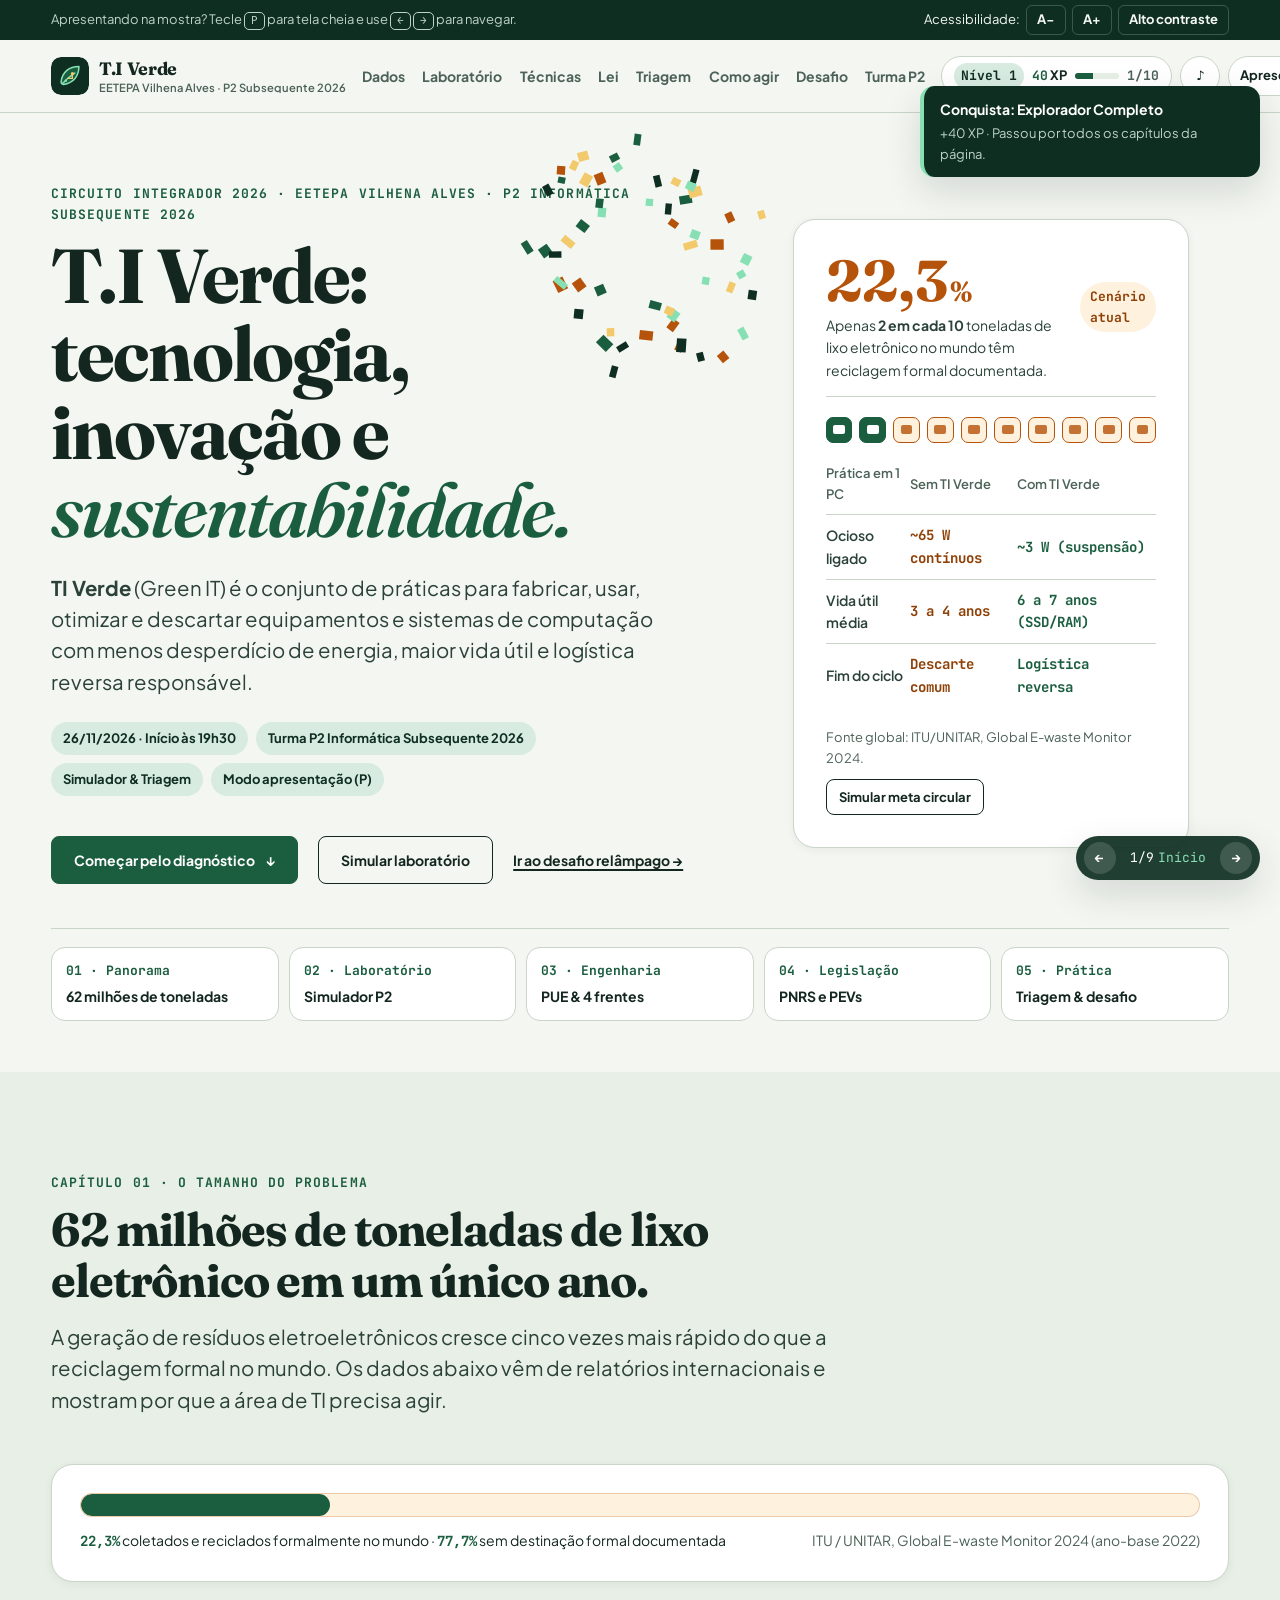
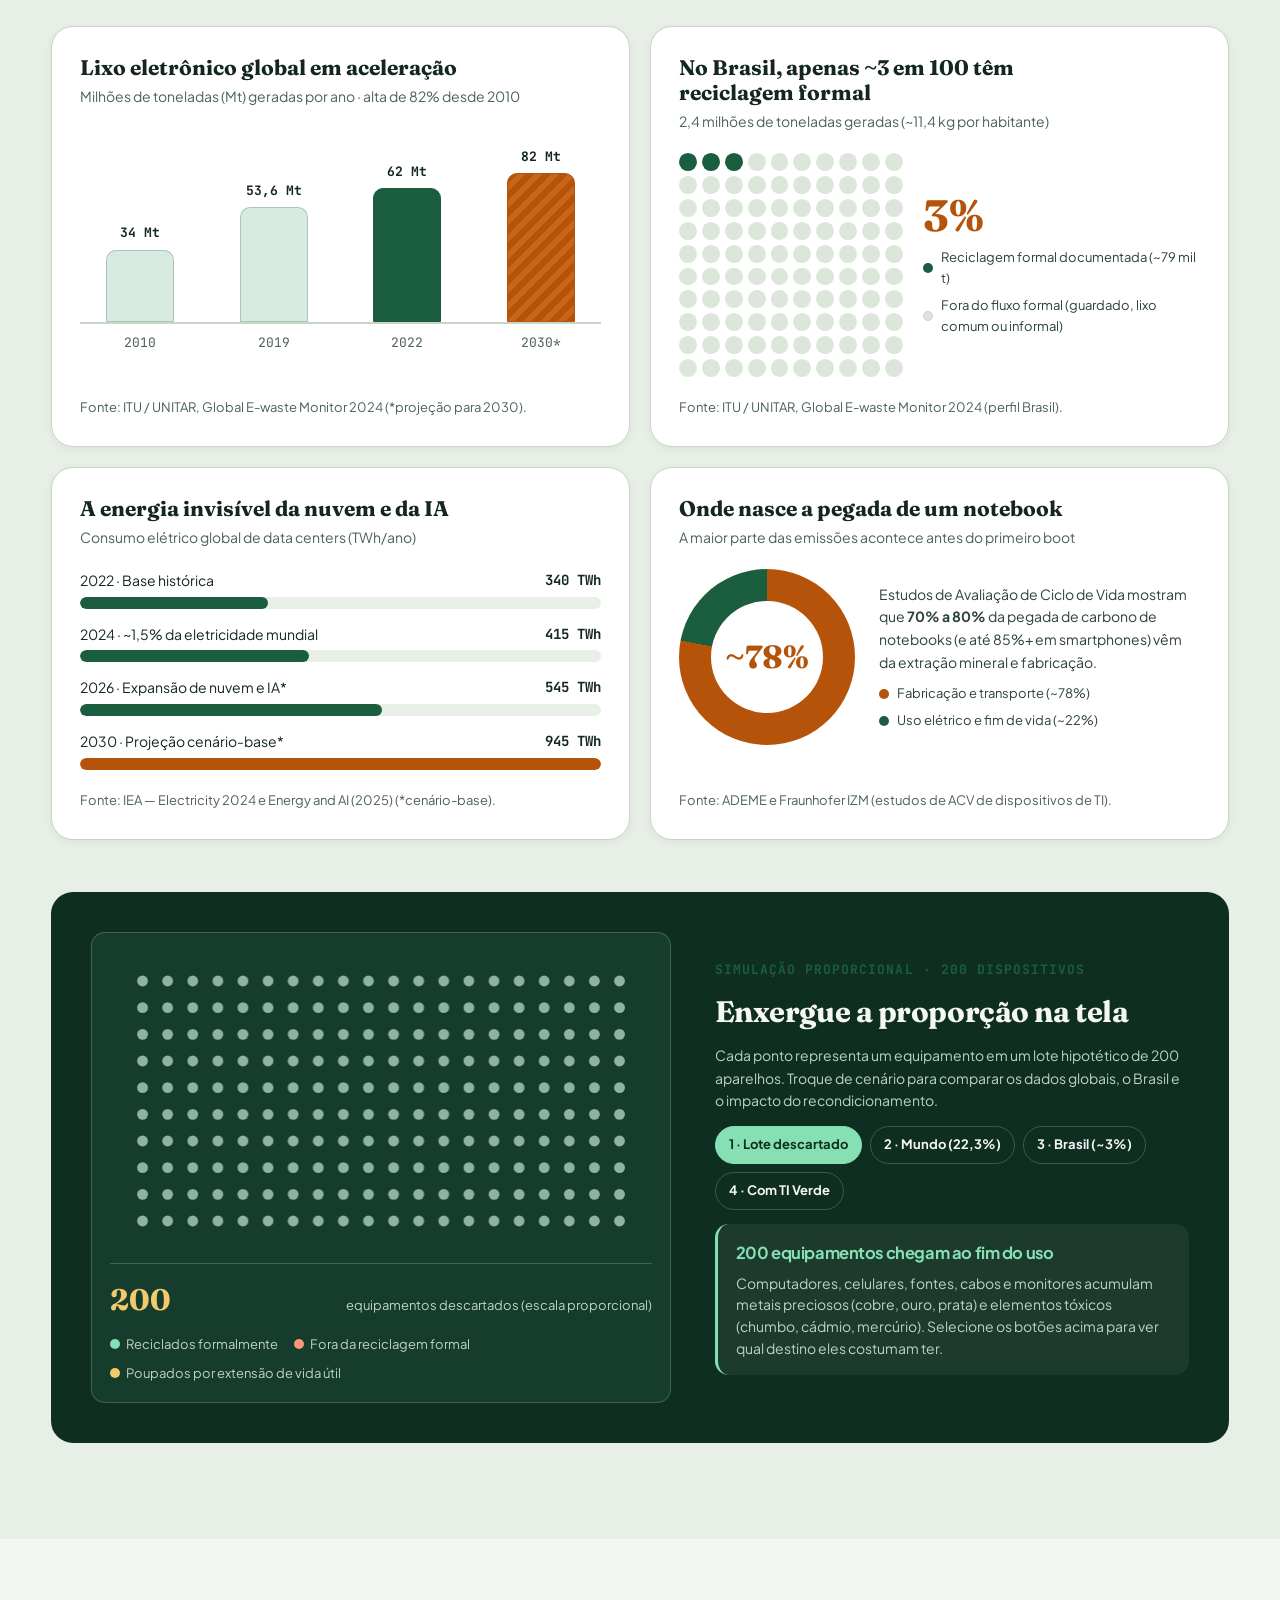
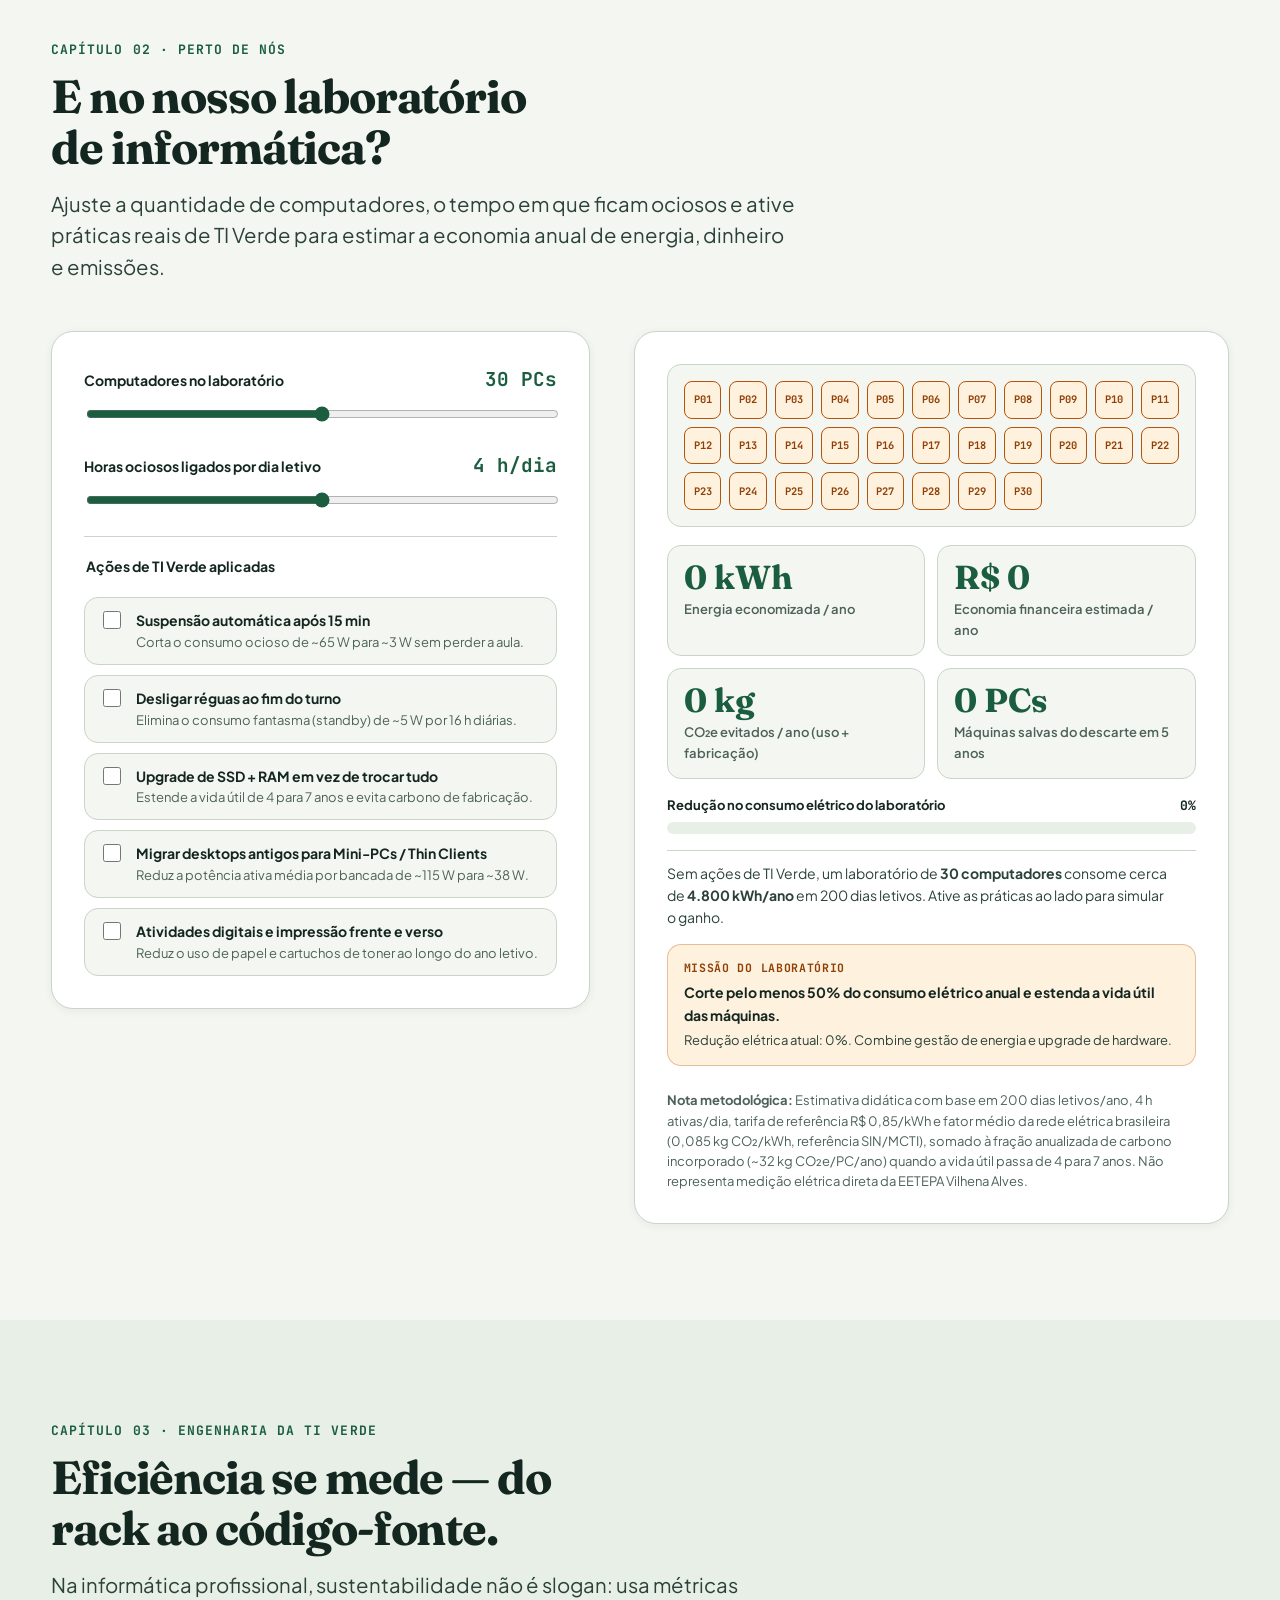
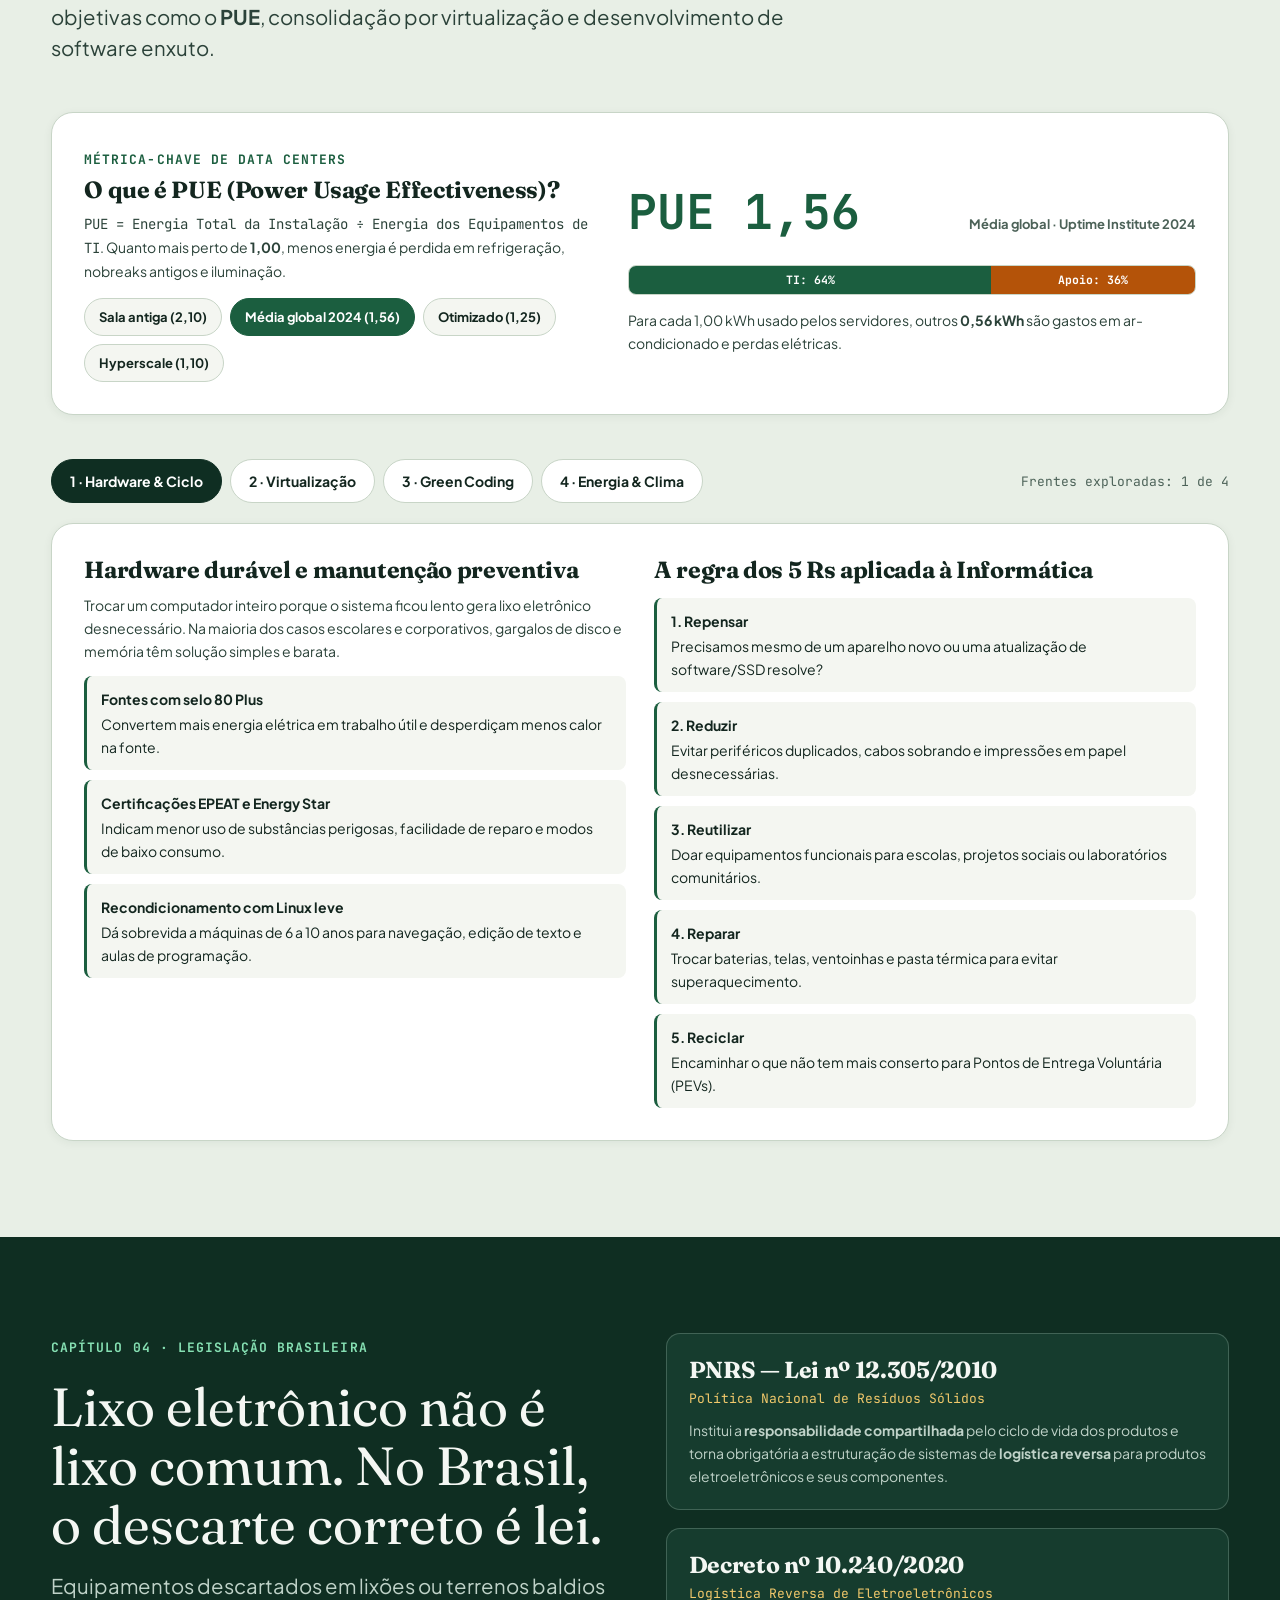
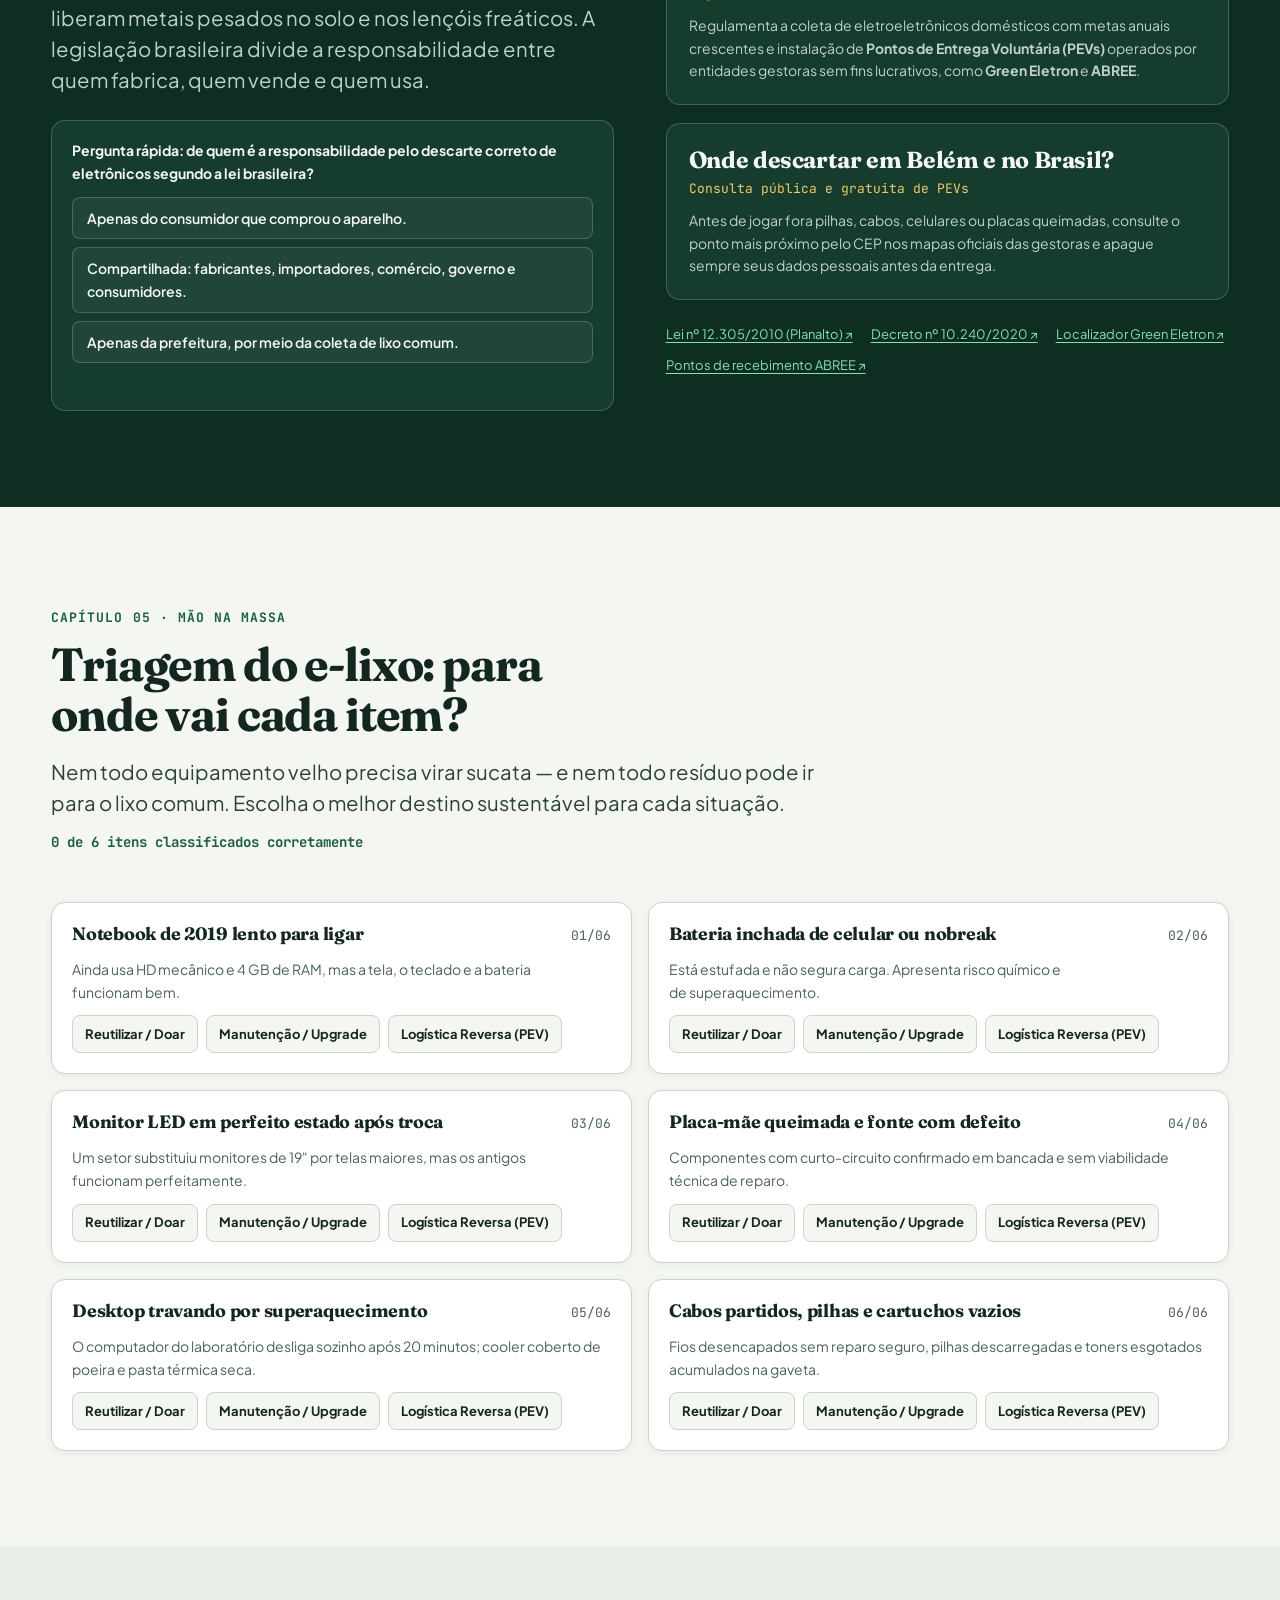
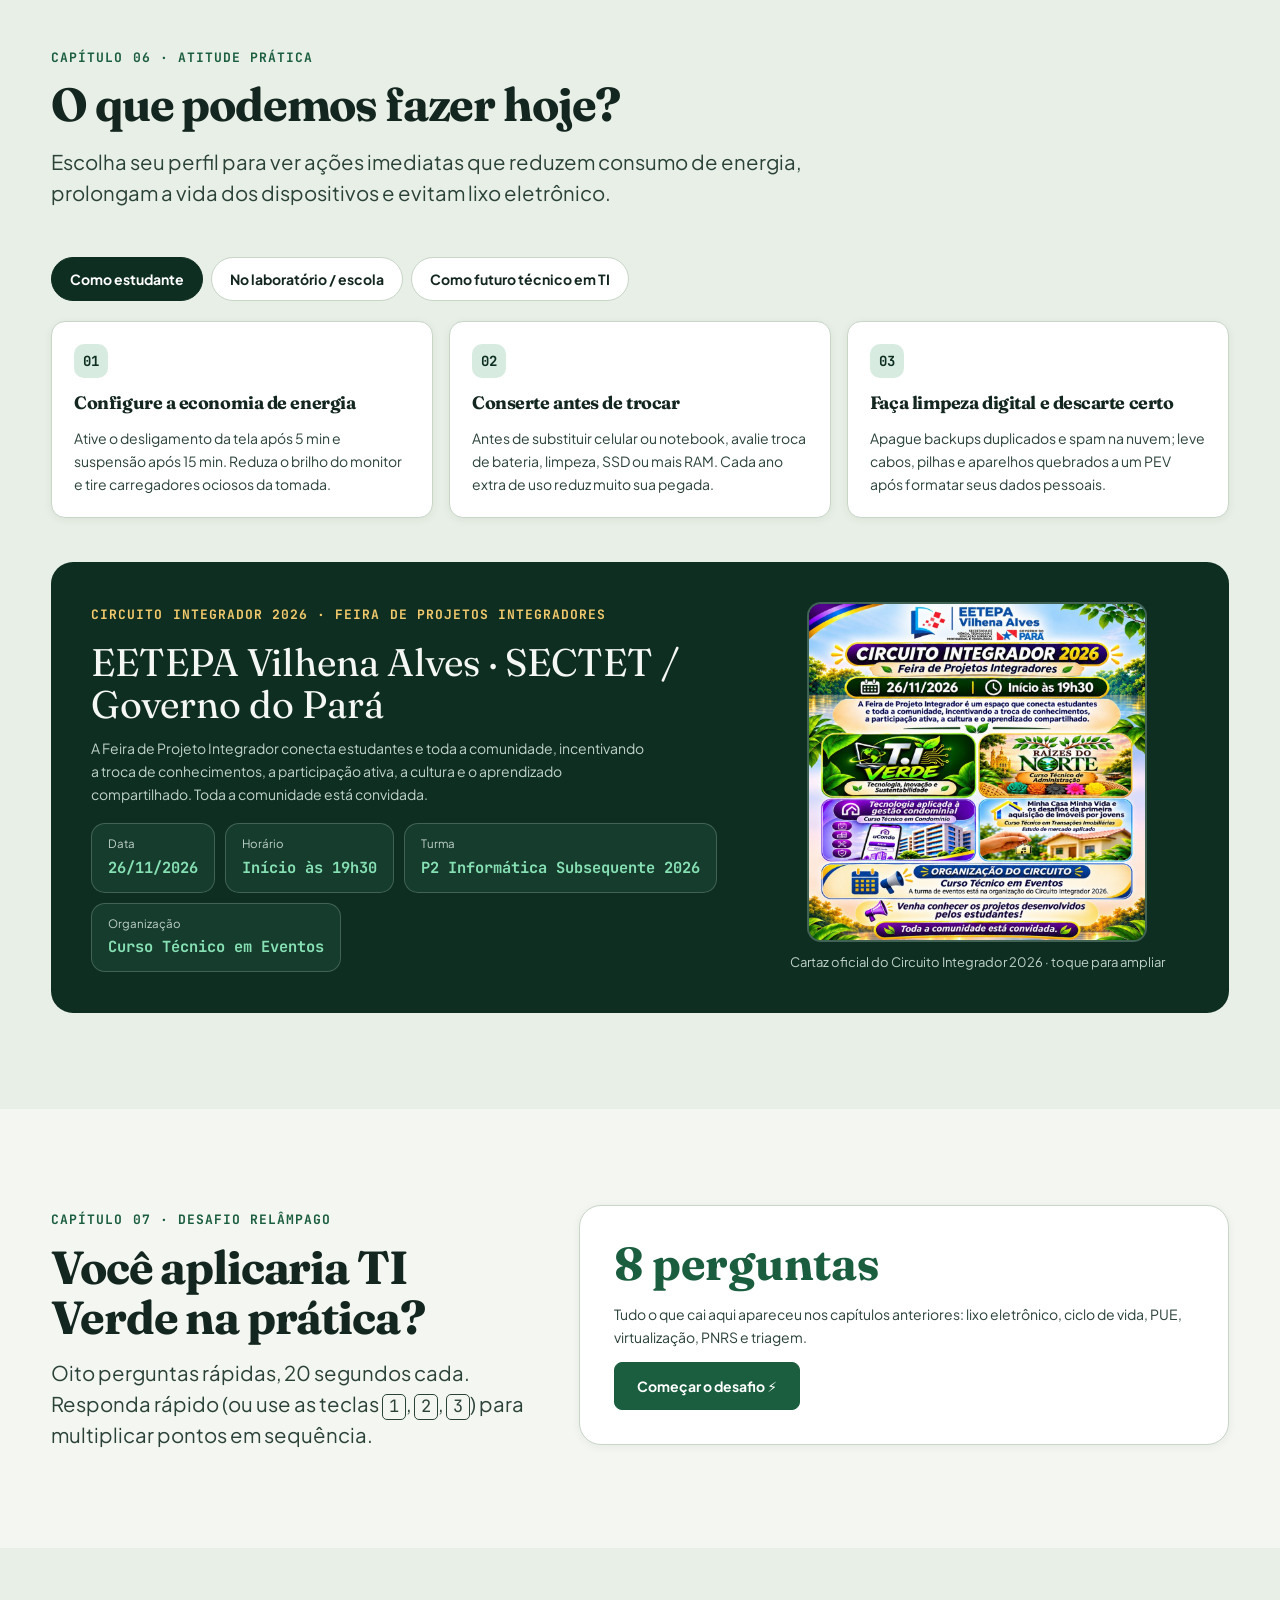
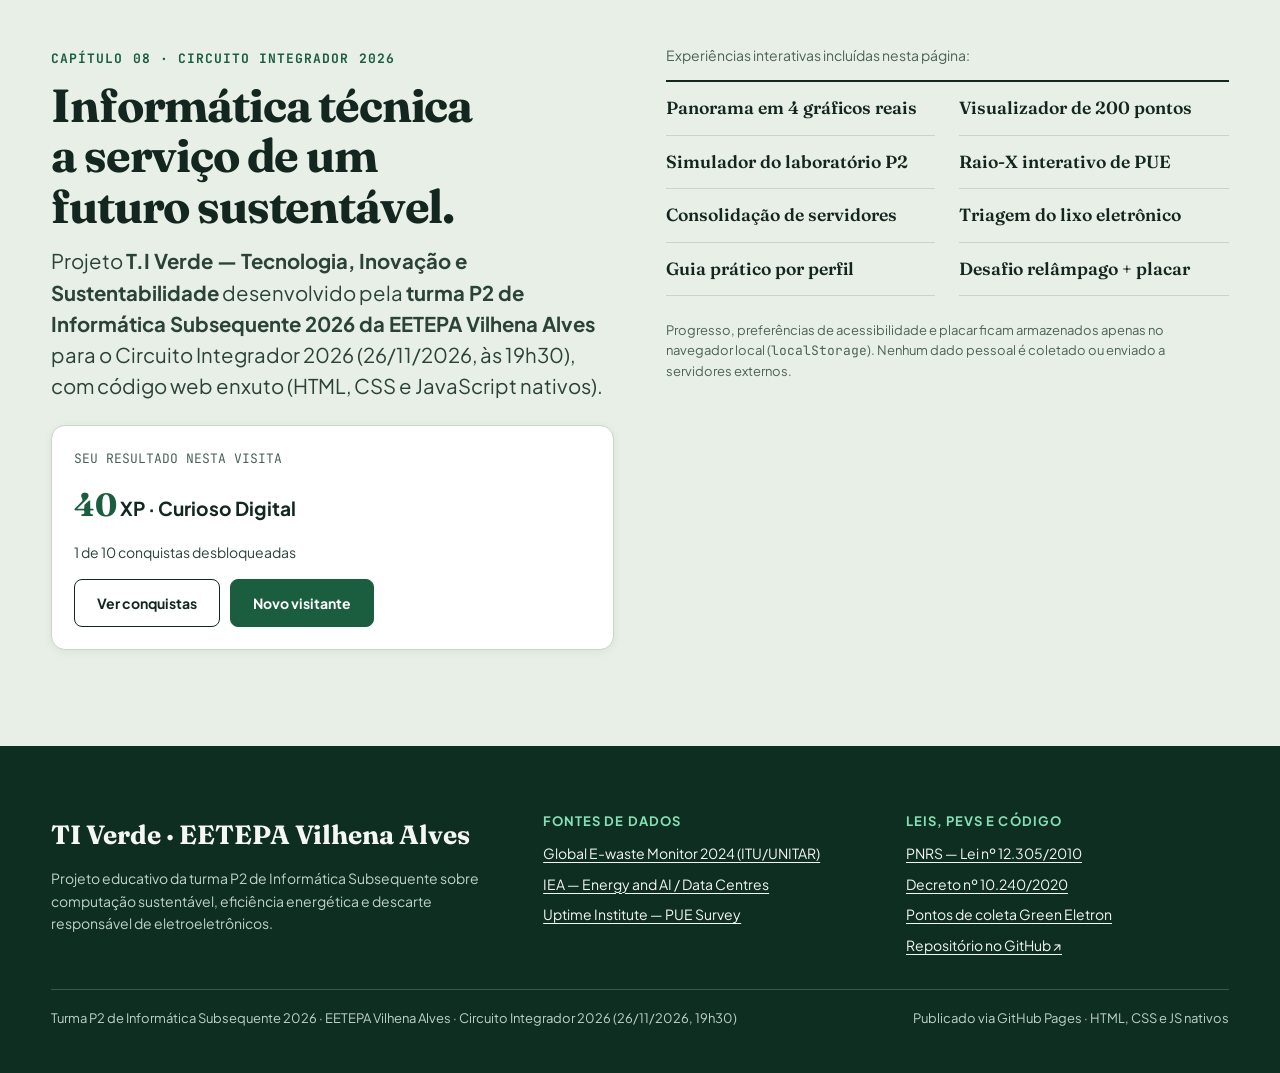
==== index.html @ d4418ea3 "feat: adiciona site interativo T.I Verde para o Circuito Integrador 2026" ====
<!DOCTYPE html>
<html lang="pt-BR">
<head>
  <meta charset="UTF-8">
  <meta name="viewport" content="width=device-width, initial-scale=1.0">
  <title>T.I Verde — Tecnologia, Inovação e Sustentabilidade | Circuito Integrador 2026 · EETEPA Vilhena Alves</title>
  <meta name="description" content="T.I Verde — Tecnologia, Inovação e Sustentabilidade. Projeto da turma P2 de Informática Subsequente 2026 da EETEPA Vilhena Alves para o Circuito Integrador 2026 (26/11/2026, às 19h30).">
  <meta name="theme-color" content="#F4F6F1">
  <meta property="og:title" content="T.I Verde — Tecnologia, Inovação e Sustentabilidade | EETEPA Vilhena Alves">
  <meta property="og:description" content="Circuito Integrador 2026 (26/11/2026 às 19h30) · Turma P2 de Informática Subsequente 2026. Dados reais, simulador de laboratório, PUE, triagem e desafio.">
  <meta property="og:type" content="website">
  <link rel="icon" type="image/svg+xml" href="favicon.svg">
  <link rel="preconnect" href="https://fonts.googleapis.com">
  <link rel="preconnect" href="https://fonts.gstatic.com" crossorigin>
  <link rel="stylesheet" href="https://fonts.googleapis.com/css2?family=Fraunces:ital,opsz,wght@0,9..144,600;0,9..144,700;1,9..144,600&family=JetBrains+Mono:wght@400;700&family=Plus+Jakarta+Sans:wght@400;600;700&display=swap">
  <link rel="stylesheet" href="css/style.css">
  <link rel="stylesheet" href="css/interactive.css">
  <script>document.documentElement.classList.add('js');</script>
</head>
<body>
  <a class="skip-link" href="#conteudo">Pular para o conteúdo</a>

  <!-- ========== BARRA DE ACESSIBILIDADE ========== -->
  <div class="a11y-bar" role="region" aria-label="Opções de acessibilidade">
    <div class="container a11y-bar__row">
      <p class="a11y-bar__hint">Apresentando na mostra? Tecle <kbd>P</kbd> para tela cheia e use <kbd>←</kbd> <kbd>→</kbd> para navegar.</p>
      <div class="a11y-bar__controls">
        <span>Acessibilidade:</span>
        <button type="button" id="fontMinus" aria-label="Diminuir tamanho do texto">A−</button>
        <button type="button" id="fontPlus" aria-label="Aumentar tamanho do texto">A+</button>
        <button type="button" id="contrastBtn" aria-pressed="false">Alto contraste</button>
      </div>
    </div>
  </div>

  <!-- ========== CABEÇALHO FIXO ========== -->
  <header class="site-header" id="siteHeader">
    <nav class="container nav" aria-label="Menu principal">
      <a class="brand" href="#inicio" aria-label="TI Verde, voltar ao início">
        <img class="brand__icon" src="favicon.svg" alt="" width="38" height="38">
        <span class="brand__text">
          <strong>T.I Verde</strong>
          <small>EETEPA Vilhena Alves · P2 Subsequente 2026</small>
        </span>
      </a>

      <div class="nav__links" id="navLinks">
        <a href="#panorama">Dados</a>
        <a href="#simulador">Laboratório</a>
        <a href="#datacenter">Técnicas</a>
        <a href="#legislacao">Lei</a>
        <a href="#triagem">Triagem</a>
        <a href="#agir">Como agir</a>
        <a href="#desafio">Desafio</a>
        <a href="#turma">Turma P2</a>
      </div>

      <div class="hud" id="hud" hidden>
        <button type="button" class="hud__score" id="hudOpen" aria-haspopup="dialog" aria-controls="conquistas">
          <span class="hud__level" id="hudLevel">Nível 1</span>
          <span class="hud__xp"><strong id="hudXp">0</strong> XP</span>
          <span class="hud__meter" aria-hidden="true"><span id="hudMeter"></span></span>
          <span class="hud__badges" id="hudBadges">0/10</span>
        </button>
        <button type="button" class="hud__icon" id="soundBtn" aria-pressed="false" aria-label="Ligar ou desligar efeitos sonoros" title="Som desligado">♪</button>
        <button type="button" class="hud__icon hud__present" id="presentBtn" aria-pressed="false" title="Modo apresentação (tecla P)">Apresentar</button>
      </div>

      <button class="nav__menu" id="menuButton" type="button" aria-expanded="false" aria-controls="navLinks">Menu</button>
    </nav>
    <span class="read-progress" id="readProgress" aria-hidden="true"></span>
  </header>

  <main id="conteudo">

    <!-- ===== 00. ABERTURA / HERO ===== -->
    <section class="hero slide" id="inicio" aria-labelledby="titulo-hero" data-step data-title="Início">
      <div class="container">
        <div class="hero__grid">
          <div>
            <p class="eyebrow">Circuito Integrador 2026 · EETEPA Vilhena Alves · P2 Informática Subsequente 2026</p>
            <h1 id="titulo-hero">T.I Verde: tecnologia, inovação e <em>sustentabilidade.</em></h1>
            <p class="lead"><strong>TI Verde</strong> (Green IT) é o conjunto de práticas para fabricar, usar, otimizar e descartar equipamentos e sistemas de computação com menos desperdício de energia, maior vida útil e logística reversa responsável.</p>
            <div class="hero__pills" aria-label="Pilares centrais do projeto">
              <span class="pill">26/11/2026 · Início às 19h30</span>
              <span class="pill">Turma P2 Informática Subsequente 2026</span>
              <span class="pill">Simulador &amp; Triagem</span>
              <span class="pill">Modo apresentação (P)</span>
            </div>
            <div class="actions">
              <a class="btn" href="#panorama" id="startMission">Começar pelo diagnóstico <span aria-hidden="true">↓</span></a>
              <a class="btn btn--quiet" href="#simulador">Simular laboratório</a>
              <a class="text-link" href="#desafio">Ir ao desafio relâmpago →</a>
            </div>
          </div>

          <figure class="hero-card" id="heroCard" aria-labelledby="heroCardCaption">
            <div class="hero-stat-head">
              <div>
                <strong class="hero-stat-big" id="heroStatValue">22,3<small>%</small></strong>
                <p id="heroCardCaption" style="font-size: var(--text-sm); color: var(--ink-2); margin-top: 4px;">
                  Apenas <strong>2 em cada 10</strong> toneladas de lixo eletrônico no mundo têm reciclagem formal documentada.
                </p>
              </div>
              <span class="hero-stat-tag" id="heroStatTag">Cenário atual</span>
            </div>

            <div class="device-row" id="heroDevices" aria-hidden="true">
              <span class="device-dot is-recycled"></span>
              <span class="device-dot is-recycled"></span>
              <span class="device-dot is-wasted"></span>
              <span class="device-dot is-wasted"></span>
              <span class="device-dot is-wasted"></span>
              <span class="device-dot is-wasted"></span>
              <span class="device-dot is-wasted"></span>
              <span class="device-dot is-wasted"></span>
              <span class="device-dot is-wasted"></span>
              <span class="device-dot is-wasted"></span>
            </div>

            <table class="hero-compare">
              <caption class="visually-hidden">Comparação de uma estação de trabalho típica antes e depois da TI Verde</caption>
              <thead>
                <tr>
                  <th scope="col">Prática em 1 PC</th>
                  <th scope="col">Sem TI Verde</th>
                  <th scope="col">Com TI Verde</th>
                </tr>
              </thead>
              <tbody>
                <tr>
                  <th scope="row">Ocioso ligado</th>
                  <td class="val-bad">~65 W contínuos</td>
                  <td class="val-good">~3 W (suspensão)</td>
                </tr>
                <tr>
                  <th scope="row">Vida útil média</th>
                  <td class="val-bad">3 a 4 anos</td>
                  <td class="val-good">6 a 7 anos (SSD/RAM)</td>
                </tr>
                <tr>
                  <th scope="row">Fim do ciclo</th>
                  <td class="val-bad">Descarte comum</td>
                  <td class="val-good">Logística reversa</td>
                </tr>
              </tbody>
            </table>

            <div class="hero-card__foot">
              <span>Fonte global: ITU/UNITAR, Global E-waste Monitor 2024.</span>
              <button type="button" class="btn btn--quiet" id="heroToggle" style="min-height: 36px; padding: 4px 12px; font-size: var(--text-xs);" hidden>Simular meta circular</button>
            </div>
          </figure>
        </div>

        <nav class="chapter-strip" aria-label="Capítulos da apresentação">
          <a href="#panorama"><span>01 · Panorama</span>62 milhões de toneladas</a>
          <a href="#simulador"><span>02 · Laboratório</span>Simulador P2</a>
          <a href="#datacenter"><span>03 · Engenharia</span>PUE &amp; 4 frentes</a>
          <a href="#legislacao"><span>04 · Legislação</span>PNRS e PEVs</a>
          <a href="#triagem"><span>05 · Prática</span>Triagem &amp; desafio</a>
        </nav>
      </div>
    </section>

    <!-- ===== 01. PANORAMA EM DADOS REAIS ===== -->
    <section class="section section--tint slide" id="panorama" aria-labelledby="titulo-panorama" data-step data-title="Dados">
      <div class="container">
        <div class="section-head">
          <p class="eyebrow">Capítulo 01 · O tamanho do problema</p>
          <h2 id="titulo-panorama">62 milhões de toneladas de lixo eletrônico em um único ano.</h2>
          <p class="lead">A geração de resíduos eletroeletrônicos cresce cinco vezes mais rápido do que a reciclagem formal no mundo. Os dados abaixo vêm de relatórios internacionais e mostram por que a área de TI precisa agir.</p>
        </div>

        <div class="headline-meter reveal">
          <div class="headline-meter__track" aria-hidden="true">
            <div class="headline-meter__fill" id="headlineBar" data-target-width="22.3"></div>
          </div>
          <div class="headline-meter__meta">
            <span><strong class="count-up" data-count-to="22.3" data-decimals="1" data-suffix="%">22,3%</strong> coletados e reciclados formalmente no mundo · <strong>77,7%</strong> sem destinação formal documentada</span>
            <span style="color: var(--muted);">ITU / UNITAR, Global E-waste Monitor 2024 (ano-base 2022)</span>
          </div>
        </div>

        <div class="stats-grid">
          <!-- Card 1: Barras verticais -->
          <figure class="stat-card reveal">
            <figcaption>
              <p class="stat-card__title">Lixo eletrônico global em aceleração</p>
              <p class="stat-card__sub">Milhões de toneladas (Mt) geradas por ano · alta de 82% desde 2010</p>
            </figcaption>
            <div class="vbars" aria-label="Evolução do lixo eletrônico global: 34 Mt em 2010, 53,6 Mt em 2019, 62 Mt em 2022 e 82 Mt projetados em 2030">
              <div class="vbars__col">
                <span class="vbars__val"><span class="count-up" data-count-to="34" data-decimals="0">34</span> Mt</span>
                <div class="vbars__bar" data-target-height="41" style="height: 41%;"></div>
              </div>
              <div class="vbars__col">
                <span class="vbars__val"><span class="count-up" data-count-to="53.6" data-decimals="1">53,6</span> Mt</span>
                <div class="vbars__bar" data-target-height="65" style="height: 65%;"></div>
              </div>
              <div class="vbars__col">
                <span class="vbars__val"><span class="count-up" data-count-to="62" data-decimals="0">62</span> Mt</span>
                <div class="vbars__bar is-now" data-target-height="76" style="height: 76%;"></div>
              </div>
              <div class="vbars__col">
                <span class="vbars__val"><span class="count-up" data-count-to="82" data-decimals="0">82</span> Mt</span>
                <div class="vbars__bar is-proj" data-target-height="100" style="height: 100%;"></div>
              </div>
            </div>
            <div class="vbars__years"><span>2010</span><span>2019</span><span>2022</span><span>2030*</span></div>
            <p class="stat-card__source">Fonte: ITU / UNITAR, Global E-waste Monitor 2024 (*projeção para 2030).</p>
          </figure>

          <!-- Card 2: Waffle Brasil -->
          <figure class="stat-card reveal">
            <figcaption>
              <p class="stat-card__title">No Brasil, apenas ~3 em 100 têm reciclagem formal</p>
              <p class="stat-card__sub">2,4 milhões de toneladas geradas (~11,4 kg por habitante)</p>
            </figcaption>
            <div class="waffle-wrap">
              <div class="waffle" id="waffleBrazil" aria-hidden="true"></div>
              <div class="waffle-side">
                <strong class="waffle-kpi"><span class="count-up" data-count-to="3" data-decimals="0" data-suffix="%">3%</span></strong>
                <div class="legend">
                  <span><i class="dot" style="background: var(--green);"></i>Reciclagem formal documentada (~79 mil t)</span>
                  <span><i class="dot" style="background: var(--paper-3); border: 1px solid var(--line);"></i>Fora do fluxo formal (guardado, lixo comum ou informal)</span>
                </div>
              </div>
            </div>
            <p class="stat-card__source">Fonte: ITU / UNITAR, Global E-waste Monitor 2024 (perfil Brasil).</p>
          </figure>

          <!-- Card 3: Data Centers TWh -->
          <figure class="stat-card reveal">
            <figcaption>
              <p class="stat-card__title">A energia invisível da nuvem e da IA</p>
              <p class="stat-card__sub">Consumo elétrico global de data centers (TWh/ano)</p>
            </figcaption>
            <div class="hbars">
              <div>
                <div class="hbar__top"><span>2022 · Base histórica</span><strong><span class="count-up" data-count-to="340" data-decimals="0">340</span> TWh</strong></div>
                <div class="hbar__track"><div class="hbar__fill" data-target-width="36" style="width: 36%;"></div></div>
              </div>
              <div>
                <div class="hbar__top"><span>2024 · ~1,5% da eletricidade mundial</span><strong><span class="count-up" data-count-to="415" data-decimals="0">415</span> TWh</strong></div>
                <div class="hbar__track"><div class="hbar__fill" data-target-width="44" style="width: 44%;"></div></div>
              </div>
              <div>
                <div class="hbar__top"><span>2026 · Expansão de nuvem e IA*</span><strong><span class="count-up" data-count-to="545" data-decimals="0">545</span> TWh</strong></div>
                <div class="hbar__track"><div class="hbar__fill" data-target-width="58" style="width: 58%;"></div></div>
              </div>
              <div>
                <div class="hbar__top"><span>2030 · Projeção cenário-base*</span><strong><span class="count-up" data-count-to="945" data-decimals="0">945</span> TWh</strong></div>
                <div class="hbar__track"><div class="hbar__fill is-warn" data-target-width="100" style="width: 100%;"></div></div>
              </div>
            </div>
            <p class="stat-card__source">Fonte: IEA — Electricity 2024 e Energy and AI (2025) (*cenário-base).</p>
          </figure>

          <!-- Card 4: Donut Fabricação vs Uso -->
          <figure class="stat-card reveal">
            <figcaption>
              <p class="stat-card__title">Onde nasce a pegada de um notebook</p>
              <p class="stat-card__sub">A maior parte das emissões acontece antes do primeiro boot</p>
            </figcaption>
            <div class="donut-wrap">
              <div class="donut" id="donutCarbon" data-target="78" aria-hidden="true">
                <div class="donut__inner"><strong>~<span class="count-up" data-count-to="78" data-decimals="0" data-suffix="%">78%</span></strong></div>
              </div>
              <div class="donut-copy">
                <p>Estudos de Avaliação de Ciclo de Vida mostram que <strong>70% a 80%</strong> da pegada de carbono de notebooks (e até 85%+ em smartphones) vêm da extração mineral e fabricação.</p>
                <div class="legend">
                  <span><i class="dot" style="background: var(--amber);"></i>Fabricação e transporte (~78%)</span>
                  <span><i class="dot" style="background: var(--green);"></i>Uso elétrico e fim de vida (~22%)</span>
                </div>
              </div>
            </div>
            <p class="stat-card__source">Fonte: ADEME e Fraunhofer IZM (estudos de ACV de dispositivos de TI).</p>
          </figure>
        </div>

        <!-- Visualizador proporcional de 200 dispositivos (Canvas 2D) -->
        <div class="story-panel reveal" aria-labelledby="titulo-viz">
          <div class="story-stage">
            <canvas id="storyCanvas" width="600" height="300" aria-label="Visualização proporcional de 200 equipamentos eletrônicos descartados"></canvas>
            <div class="story-stage__hud" aria-live="polite">
              <strong id="storyHudCount">200</strong>
              <span id="storyHudLabel">equipamentos descartados (escala proporcional)</span>
            </div>
            <ul class="story-legend" id="storyLegend">
              <li><i class="dot" style="background: #86E0B3;"></i>Reciclados formalmente</li>
              <li><i class="dot" style="background: #FF9478;"></i>Fora da reciclagem formal</li>
              <li><i class="dot" style="background: #F2C96B;"></i>Poupados por extensão de vida útil</li>
            </ul>
          </div>

          <div class="story-controls">
            <p class="eyebrow" style="margin-bottom: 0;">Simulação proporcional · 200 dispositivos</p>
            <h3 id="titulo-viz">Enxergue a proporção na tela</h3>
            <p style="font-size: var(--text-sm); color: var(--band-muted);">Cada ponto representa um equipamento em um lote hipotético de 200 aparelhos. Troque de cenário para comparar os dados globais, o Brasil e o impacto do recondicionamento.</p>
            <div class="story-steps-nav" id="storyStepBtns" role="group" aria-label="Cenários da visualização">
              <button type="button" class="story-step-btn" data-scene="total" aria-pressed="true">1 · Lote descartado</button>
              <button type="button" class="story-step-btn" data-scene="world" aria-pressed="false">2 · Mundo (22,3%)</button>
              <button type="button" class="story-step-btn" data-scene="brazil" aria-pressed="false">3 · Brasil (~3%)</button>
              <button type="button" class="story-step-btn" data-scene="extend" aria-pressed="false">4 · Com TI Verde</button>
            </div>
            <div class="story-narrative" aria-live="polite">
              <h4 id="storyNarTitle">200 equipamentos chegam ao fim do uso</h4>
              <p id="storyNarText">Computadores, celulares, fontes, cabos e monitores acumulam metais preciosos (cobre, ouro, prata) e elementos tóxicos (chumbo, cádmio, mercúrio). Selecione os botões acima para ver qual destino eles costumam ter.</p>
            </div>
          </div>
        </div>
      </div>
    </section>

    <!-- ===== 02. SIMULADOR DO LABORATÓRIO DE INFORMÁTICA ===== -->
    <section class="section slide" id="simulador" aria-labelledby="titulo-simulador" data-step data-title="Laboratório">
      <div class="container">
        <div class="section-head">
          <p class="eyebrow">Capítulo 02 · Perto de nós</p>
          <h2 id="titulo-simulador">E no nosso laboratório de informática?</h2>
          <p class="lead">Ajuste a quantidade de computadores, o tempo em que ficam ociosos e ative práticas reais de TI Verde para estimar a economia anual de energia, dinheiro e emissões.</p>
        </div>

        <div class="sim-grid">
          <div class="sim-card">
            <div class="range-field">
              <label class="range-field__head" for="pcCount">
                <span>Computadores no laboratório</span>
                <output id="pcCountOut" for="pcCount">30 PCs</output>
              </label>
              <input type="range" id="pcCount" min="10" max="50" step="2" value="30">
            </div>

            <div class="range-field">
              <label class="range-field__head" for="idleHours">
                <span>Horas ociosos ligados por dia letivo</span>
                <output id="idleHoursOut" for="idleHours">4 h/dia</output>
              </label>
              <input type="range" id="idleHours" min="0" max="8" step="1" value="4">
            </div>

            <fieldset class="sim-toggles">
              <legend>Ações de TI Verde aplicadas</legend>

              <label class="toggle-item">
                <input type="checkbox" id="optSleep">
                <div>
                  <strong>Suspensão automática após 15 min</strong>
                  <span>Corta o consumo ocioso de ~65 W para ~3 W sem perder a aula.</span>
                </div>
              </label>

              <label class="toggle-item">
                <input type="checkbox" id="optStrip">
                <div>
                  <strong>Desligar réguas ao fim do turno</strong>
                  <span>Elimina o consumo fantasma (standby) de ~5 W por 16 h diárias.</span>
                </div>
              </label>

              <label class="toggle-item">
                <input type="checkbox" id="optUpgrade">
                <div>
                  <strong>Upgrade de SSD + RAM em vez de trocar tudo</strong>
                  <span>Estende a vida útil de 4 para 7 anos e evita carbono de fabricação.</span>
                </div>
              </label>

              <label class="toggle-item">
                <input type="checkbox" id="optThin">
                <div>
                  <strong>Migrar desktops antigos para Mini-PCs / Thin Clients</strong>
                  <span>Reduz a potência ativa média por bancada de ~115 W para ~38 W.</span>
                </div>
              </label>

              <label class="toggle-item">
                <input type="checkbox" id="optPaperless">
                <div>
                  <strong>Atividades digitais e impressão frente e verso</strong>
                  <span>Reduz o uso de papel e cartuchos de toner ao longo do ano letivo.</span>
                </div>
              </label>
            </fieldset>
          </div>

          <div class="sim-card">
            <div class="lab-room" id="labRoom" aria-hidden="true"></div>

            <div class="sim-kpis" aria-live="polite">
              <div class="sim-kpi">
                <strong id="kpiKwh">0 kWh</strong>
                <span>Energia economizada / ano</span>
              </div>
              <div class="sim-kpi">
                <strong id="kpiMoney">R$ 0</strong>
                <span>Economia financeira estimada / ano</span>
              </div>
              <div class="sim-kpi">
                <strong id="kpiCo2">0 kg</strong>
                <span>CO₂e evitados / ano (uso + fabricação)</span>
              </div>
              <div class="sim-kpi">
                <strong id="kpiSavedPcs">0 PCs</strong>
                <span>Máquinas salvas do descarte em 5 anos</span>
              </div>
            </div>

            <div class="sim-reduction">
              <div class="sim-reduction__top">
                <span>Redução no consumo elétrico do laboratório</span>
                <span class="mono" id="simReductionPct">0%</span>
              </div>
              <div class="sim-reduction__bar"><span id="simReductionFill"></span></div>
            </div>

            <p class="sim-sentence" id="simSentence" aria-live="polite">
              Atualmente, um laboratório de <strong>30 computadores</strong> sem gestão de energia consome cerca de <strong>4.800 kWh/ano</strong> em 200 dias letivos. Ative as práticas ao lado para ver o impacto.
            </p>

            <div class="mission-box" id="simMission">
              <p class="mission-box__tag">Missão do laboratório</p>
              <p class="mission-box__goal">Corte pelo menos 50% do consumo elétrico anual e estenda a vida útil das máquinas.</p>
              <p class="mission-box__status" id="simMissionStatus" aria-live="polite">Ative ações de energia e o upgrade de SSD + RAM para concluir.</p>
            </div>

            <p class="source-note">
              <strong>Nota metodológica:</strong> Estimativa didática com base em 200 dias letivos/ano, 4 h ativas/dia, tarifa de referência R$&nbsp;0,85/kWh e fator médio da rede elétrica brasileira (0,085 kg CO₂/kWh, referência SIN/MCTI), somado à fração anualizada de carbono incorporado (~32 kg CO₂e/PC/ano) quando a vida útil passa de 4 para 7 anos. Não representa medição elétrica direta da EETEPA Vilhena Alves.
            </p>
          </div>
        </div>
      </div>
    </section>

    <!-- ===== 03. ENGENHARIA: PUE & 4 FRENTES TÉCNICAS ===== -->
    <section class="section section--tint slide" id="datacenter" aria-labelledby="titulo-datacenter" data-step data-title="Técnicas">
      <div class="container">
        <div class="section-head">
          <p class="eyebrow">Capítulo 03 · Engenharia da TI Verde</p>
          <h2 id="titulo-datacenter">Eficiência se mede — do rack ao código-fonte.</h2>
          <p class="lead">Na informática profissional, sustentabilidade não é slogan: usa métricas objetivas como o <strong>PUE</strong>, consolidação por virtualização e desenvolvimento de software enxuto.</p>
        </div>

        <!-- Raio-X interativo do PUE -->
        <div class="pue-box reveal">
          <div class="pue-grid">
            <div>
              <p class="eyebrow" style="margin-bottom: 6px;">Métrica-chave de data centers</p>
              <h3>O que é PUE (Power Usage Effectiveness)?</h3>
              <p style="margin-top: 8px; font-size: var(--text-sm); color: var(--ink-2);">
                <code>PUE = Energia Total da Instalação ÷ Energia dos Equipamentos de TI</code>. Quanto mais perto de <strong>1,00</strong>, menos energia é perdida em refrigeração, nobreaks antigos e iluminação.
              </p>
              <div class="pue-presets" id="puePresets" role="group" aria-label="Comparar cenários de PUE">
                <button type="button" data-pue="2.10" aria-pressed="false">Sala antiga (2,10)</button>
                <button type="button" data-pue="1.56" aria-pressed="true">Média global 2024 (1,56)</button>
                <button type="button" data-pue="1.25" aria-pressed="false">Otimizado (1,25)</button>
                <button type="button" data-pue="1.10" aria-pressed="false">Hyperscale (1,10)</button>
              </div>
            </div>

            <div class="pue-meter" aria-live="polite">
              <div class="pue-score">
                <strong id="pueValue">PUE 1,56</strong>
                <span id="pueLabel">Média global · Uptime Institute 2024</span>
              </div>
              <div class="pue-stack" role="img" aria-label="Distribuição entre energia útil de TI e refrigeração/perdas">
                <div class="pue-stack__it" id="pueItBar" style="width: 64%;">TI: 64%</div>
                <div class="pue-stack__over" id="pueOverBar" style="width: 36%;">Apoio: 36%</div>
              </div>
              <p class="pue-explain" id="pueExplain">
                Para cada 1,00 kWh usado pelos servidores, outros <strong>0,56 kWh</strong> são gastos em ar-condicionado e perdas elétricas.
              </p>
            </div>
          </div>
        </div>

        <!-- 4 Frentes Técnicas em abas acessíveis -->
        <div class="tablist" id="techTabs" role="tablist" aria-label="Quatro frentes técnicas da TI Verde">
          <button type="button" role="tab" id="tab-hardware" aria-controls="panel-hardware" aria-selected="true">1 · Hardware &amp; Ciclo</button>
          <button type="button" role="tab" id="tab-virt" aria-controls="panel-virt" aria-selected="false" tabindex="-1">2 · Virtualização</button>
          <button type="button" role="tab" id="tab-code" aria-controls="panel-code" aria-selected="false" tabindex="-1">3 · Green Coding</button>
          <button type="button" role="tab" id="tab-cooling" aria-controls="panel-cooling" aria-selected="false" tabindex="-1">4 · Energia &amp; Clima</button>
          <span class="tab-progress" id="techTabProgress" hidden>Frentes exploradas: 1 de 4</span>
        </div>

        <article class="tech-panel" role="tabpanel" id="panel-hardware" aria-labelledby="tab-hardware" tabindex="0">
          <div>
            <h3>Hardware durável e manutenção preventiva</h3>
            <p>Trocar um computador inteiro porque o sistema ficou lento gera lixo eletrônico desnecessário. Na maioria dos casos escolares e corporativos, gargalos de disco e memória têm solução simples e barata.</p>
            <ul class="tech-list">
              <li><strong>Fontes com selo 80 Plus</strong>Convertem mais energia elétrica em trabalho útil e desperdiçam menos calor na fonte.</li>
              <li><strong>Certificações EPEAT e Energy Star</strong>Indicam menor uso de substâncias perigosas, facilidade de reparo e modos de baixo consumo.</li>
              <li><strong>Recondicionamento com Linux leve</strong>Dá sobrevida a máquinas de 6 a 10 anos para navegação, edição de texto e aulas de programação.</li>
            </ul>
          </div>
          <div>
            <h3>A regra dos 5 Rs aplicada à Informática</h3>
            <ul class="tech-list">
              <li><strong>1. Repensar</strong>Precisamos mesmo de um aparelho novo ou uma atualização de software/SSD resolve?</li>
              <li><strong>2. Reduzir</strong>Evitar periféricos duplicados, cabos sobrando e impressões em papel desnecessárias.</li>
              <li><strong>3. Reutilizar</strong>Doar equipamentos funcionais para escolas, projetos sociais ou laboratórios comunitários.</li>
              <li><strong>4. Reparar</strong>Trocar baterias, telas, ventoinhas e pasta térmica para evitar superaquecimento.</li>
              <li><strong>5. Reciclar</strong>Encaminhar o que não tem mais conserto para Pontos de Entrega Voluntária (PEVs).</li>
            </ul>
          </div>
        </article>

        <article class="tech-panel" role="tabpanel" id="panel-virt" aria-labelledby="tab-virt" tabindex="0">
          <div>
            <h3>Consolidação de servidores por virtualização</h3>
            <p>Servidores físicos dedicados a uma única aplicação costumam operar com apenas 10% a 20% da CPU ocupada, mas ainda puxam energia constante da tomada e aquecem a sala.</p>
            <p>Com hypervisors e contêineres, múltiplas cargas de trabalho compartilham o mesmo hardware físico com segurança e isolamento — desligando máquinas ociosas.</p>
            <div style="margin-top: 16px;">
              <button type="button" class="btn" id="virtToggle">Simular consolidação em 1 host</button>
            </div>
          </div>
          <div class="virt-demo">
            <strong style="font-size: var(--text-sm);">Demonstração: 6 serviços em uma escola/empresa</strong>
            <div class="virt-racks" id="virtRacks">
              <div class="virt-server"><strong>SRV-01</strong><br>Web · 12% CPU</div>
              <div class="virt-server"><strong>SRV-02</strong><br>Banco · 18% CPU</div>
              <div class="virt-server"><strong>SRV-03</strong><br>Arquivos · 10% CPU</div>
              <div class="virt-server"><strong>SRV-04</strong><br>Backup · 8% CPU</div>
              <div class="virt-server"><strong>SRV-05</strong><br>DNS/DHCP · 6% CPU</div>
              <div class="virt-server"><strong>SRV-06</strong><br>Moodle · 16% CPU</div>
            </div>
            <p id="virtSummary" aria-live="polite" style="font-size: var(--text-xs); color: var(--ink-2);">
              <strong>Antes:</strong> 6 servidores físicos ligados 24h (~1.200 W totais) com uso médio de apenas 12% por máquina.
            </p>
          </div>
        </article>

        <article class="tech-panel" role="tabpanel" id="panel-code" aria-labelledby="tab-code" tabindex="0">
          <div>
            <h3>Green Coding: software enxuto consome menos bateria e rede</h3>
            <p>Cada megabyte transferido trafega por roteadores, switches, antenas e servidores. Código mal otimizado aquece celulares, drena baterias e multiplica custos em nuvem.</p>
            <ul class="tech-list">
              <li><strong>Páginas leves e sem dependências inúteis</strong>Este próprio site usa HTML, CSS e JavaScript nativos, sem bibliotecas gigantes nem trackers pesados.</li>
              <li><strong>Imagens otimizadas e cache</strong>Usar SVG/WebP e carregamento sob demanda (<code>loading="lazy"</code>) reduz tráfego repetido.</li>
              <li><strong>Algoritmos e bancos eficientes</strong>Consultas SQL indexadas e ausência de loops desnecessários economizam milhares de ciclos de CPU.</li>
            </ul>
          </div>
          <div>
            <h3>Exemplo prático: peso de uma página educativa</h3>
            <ul class="tech-list">
              <li><strong>Site inchado (frameworks + vídeos automáticos)</strong>Pode ultrapassar 5 MB a 12 MB por acesso, exigindo alto processamento no celular do aluno.</li>
              <li><strong>Site enxuto (abordagem deste projeto)</strong>Pesa menos de 100 KB no carregamento inicial, abre rápido em 3G/4G e funciona até em computadores antigos.</li>
              <li><strong>Boas práticas para desenvolvedores</strong>Remover bibliotecas mortas, evitar polling constante (preferir eventos) e desligar ambientes de teste fora do expediente.</li>
            </ul>
          </div>
        </article>

        <article class="tech-panel" role="tabpanel" id="panel-cooling" aria-labelledby="tab-cooling" tabindex="0">
          <div>
            <h3>Refrigeração inteligente e matriz limpa</h3>
            <p>Em data centers, manter racks refrigerados pode responder por 30% a 40% da conta elétrica. Além da eletricidade, sistemas evaporativos consomem grandes volumes de água doce.</p>
            <ul class="tech-list">
              <li><strong>Corredor quente / corredor frio</strong>Organizar racks frente-a-frente evita que o ar quente exaurido se misture com o ar frio de entrada.</li>
              <li><strong>Temperatura calibrada (22 °C a 25 °C)</strong>Evitar "congelar" a sala de TI a 16 °C economiza energia sem comprometer servidores modernos.</li>
            </ul>
          </div>
          <div>
            <h3>A oportunidade do Brasil e da Amazônia</h3>
            <ul class="tech-list">
              <li><strong>Matriz elétrica predominantemente renovável</strong>O Brasil possui forte participação hidrelétrica, solar e eólica, gerando menos CO₂ por kWh do que redes baseadas em carvão.</li>
              <li><strong>Clima quente exige atenção redobrada</strong>Em cidades quentes e úmidas como Belém (PA), vedação de salas, limpeza periódica de filtros/coolers e desligamento programado fazem diferença imediata no consumo.</li>
            </ul>
          </div>
        </article>
      </div>
    </section>

    <!-- ===== 04. LEGISLAÇÃO & LOGÍSTICA REVERSA ===== -->
    <section class="section section--band slide" id="legislacao" aria-labelledby="titulo-legislacao" data-step data-title="Lei">
      <div class="container">
        <div class="law-grid">
          <div>
            <p class="eyebrow">Capítulo 04 · Legislação brasileira</p>
            <h2 id="titulo-legislacao" class="visually-hidden">Legislação e Logística Reversa no Brasil</h2>
            <p class="law-statement">Lixo eletrônico não é lixo comum. No Brasil, o descarte correto é lei.</p>
            <p class="lead" style="margin-top: 16px;">
              Equipamentos descartados em lixões ou terrenos baldios liberam metais pesados no solo e nos lençóis freáticos. A legislação brasileira divide a responsabilidade entre quem fabrica, quem vende e quem usa.
            </p>

            <div class="quick-check" id="lawQuick">
              <p class="quick-check__q">Pergunta rápida: de quem é a responsabilidade pelo descarte correto de eletrônicos segundo a lei brasileira?</p>
              <div class="quick-check__opts">
                <button type="button" data-correct="0">Apenas do consumidor que comprou o aparelho.</button>
                <button type="button" data-correct="1">Compartilhada: fabricantes, importadores, comércio, governo e consumidores.</button>
                <button type="button" data-correct="0">Apenas da prefeitura, por meio da coleta de lixo comum.</button>
              </div>
              <p class="quick-check__fb" id="lawQuickFb" aria-live="polite"></p>
            </div>
          </div>

          <div>
            <div class="law-cards">
              <article class="law-card">
                <h3>PNRS — Lei nº 12.305/2010</h3>
                <p class="law-card__sub">Política Nacional de Resíduos Sólidos</p>
                <p>Institui a <strong>responsabilidade compartilhada</strong> pelo ciclo de vida dos produtos e torna obrigatória a estruturação de sistemas de <strong>logística reversa</strong> para produtos eletroeletrônicos e seus componentes.</p>
              </article>

              <article class="law-card">
                <h3>Decreto nº 10.240/2020</h3>
                <p class="law-card__sub">Logística Reversa de Eletroeletrônicos</p>
                <p>Regulamenta a coleta de eletroeletrônicos domésticos com metas anuais crescentes e instalação de <strong>Pontos de Entrega Voluntária (PEVs)</strong> operados por entidades gestoras sem fins lucrativos, como <strong>Green Eletron</strong> e <strong>ABREE</strong>.</p>
              </article>

              <article class="law-card">
                <h3>Onde descartar em Belém e no Brasil?</h3>
                <p class="law-card__sub">Consulta pública e gratuita de PEVs</p>
                <p>Antes de jogar fora pilhas, cabos, celulares ou placas queimadas, consulte o ponto mais próximo pelo CEP nos mapas oficiais das gestoras e apague sempre seus dados pessoais antes da entrega.</p>
              </article>
            </div>

            <div class="law-links">
              <a href="https://www.planalto.gov.br/ccivil_03/_ato2007-2010/2010/lei/l12305.htm" target="_blank" rel="noopener noreferrer">Lei nº 12.305/2010 (Planalto) ↗</a>
              <a href="https://www.planalto.gov.br/ccivil_03/_ato2019-2022/2020/decreto/d10240.htm" target="_blank" rel="noopener noreferrer">Decreto nº 10.240/2020 ↗</a>
              <a href="https://greeneletron.org.br/localizador" target="_blank" rel="noopener noreferrer">Localizador Green Eletron ↗</a>
              <a href="https://abree.org.br/pontos-de-recebimento" target="_blank" rel="noopener noreferrer">Pontos de recebimento ABREE ↗</a>
            </div>
          </div>
        </div>
      </div>
    </section>

    <!-- ===== 05. TRIAGEM INTERATIVA DO E-LIXO ===== -->
    <section class="section slide" id="triagem" aria-labelledby="titulo-triagem" data-step data-title="Triagem">
      <div class="container">
        <div class="section-head">
          <p class="eyebrow">Capítulo 05 · Mão na massa</p>
          <h2 id="titulo-triagem">Triagem do e-lixo: para onde vai cada item?</h2>
          <p class="lead">Nem todo equipamento velho precisa virar sucata — e nem todo resíduo pode ir para o lixo comum. Escolha o melhor destino sustentável para cada situação.</p>
          <p class="mono" id="triageScore" aria-live="polite" style="margin-top: 12px; color: var(--green); font-weight: 700; font-size: var(--text-sm);">0 de 6 itens classificados corretamente</p>
        </div>

        <div class="triage-grid" id="triageGrid">
          <article class="triage-card" data-answer="upgrade">
            <div class="triage-card__head">
              <h3>Notebook de 2019 lento para ligar</h3>
              <span class="triage-card__num">01/06</span>
            </div>
            <p class="triage-card__desc">Ainda usa HD mecânico e 4 GB de RAM, mas a tela, o teclado e a bateria funcionam bem.</p>
            <div class="triage-opts">
              <button type="button" data-choice="reuse">Reutilizar / Doar</button>
              <button type="button" data-choice="upgrade">Manutenção / Upgrade</button>
              <button type="button" data-choice="pev">Logística Reversa (PEV)</button>
            </div>
            <p class="triage-fb"><strong>Manutenção / Upgrade:</strong> trocar o HD por um SSD e ampliar a RAM devolve anos de uso e evita cerca de 75% das emissões ligadas à fabricação de um notebook novo.</p>
          </article>

          <article class="triage-card" data-answer="pev">
            <div class="triage-card__head">
              <h3>Bateria inchada de celular ou nobreak</h3>
              <span class="triage-card__num">02/06</span>
            </div>
            <p class="triage-card__desc">Está estufada e não segura carga. Apresenta risco químico e de superaquecimento.</p>
            <div class="triage-opts">
              <button type="button" data-choice="reuse">Reutilizar / Doar</button>
              <button type="button" data-choice="upgrade">Manutenção / Upgrade</button>
              <button type="button" data-choice="pev">Logística Reversa (PEV)</button>
            </div>
            <p class="triage-fb"><strong>Logística Reversa (PEV):</strong> baterias contêm lítio, chumbo ou outros compostos tóxicos e inflamáveis. Nunca perfure nem jogue no lixo doméstico; leve a um ponto de coleta especializado.</p>
          </article>

          <article class="triage-card" data-answer="reuse">
            <div class="triage-card__head">
              <h3>Monitor LED em perfeito estado após troca</h3>
              <span class="triage-card__num">03/06</span>
            </div>
            <p class="triage-card__desc">Um setor substituiu monitores de 19" por telas maiores, mas os antigos funcionam perfeitamente.</p>
            <div class="triage-opts">
              <button type="button" data-choice="reuse">Reutilizar / Doar</button>
              <button type="button" data-choice="upgrade">Manutenção / Upgrade</button>
              <button type="button" data-choice="pev">Logística Reversa (PEV)</button>
            </div>
            <p class="triage-fb"><strong>Reutilizar / Doar:</strong> na hierarquia de resíduos, manter um equipamento funcional em uso (reaproveitamento interno ou doação) sempre vem antes de reciclar.</p>
          </article>

          <article class="triage-card" data-answer="pev">
            <div class="triage-card__head">
              <h3>Placa-mãe queimada e fonte com defeito</h3>
              <span class="triage-card__num">04/06</span>
            </div>
            <p class="triage-card__desc">Componentes com curto-circuito confirmado em bancada e sem viabilidade técnica de reparo.</p>
            <div class="triage-opts">
              <button type="button" data-choice="reuse">Reutilizar / Doar</button>
              <button type="button" data-choice="upgrade">Manutenção / Upgrade</button>
              <button type="button" data-choice="pev">Logística Reversa (PEV)</button>
            </div>
            <p class="triage-fb"><strong>Logística Reversa (PEV):</strong> placas de circuito impresso reúnem cobre, ouro, prata e estanho recuperáveis pela mineração urbana, além de substâncias que exigem descarte controlado.</p>
          </article>

          <article class="triage-card" data-answer="upgrade">
            <div class="triage-card__head">
              <h3>Desktop travando por superaquecimento</h3>
              <span class="triage-card__num">05/06</span>
            </div>
            <p class="triage-card__desc">O computador do laboratório desliga sozinho após 20 minutos; cooler coberto de poeira e pasta térmica seca.</p>
            <div class="triage-opts">
              <button type="button" data-choice="reuse">Reutilizar / Doar</button>
              <button type="button" data-choice="upgrade">Manutenção / Upgrade</button>
              <button type="button" data-choice="pev">Logística Reversa (PEV)</button>
            </div>
            <p class="triage-fb"><strong>Manutenção / Upgrade:</strong> limpeza preventiva e troca de pasta térmica reduzem temperatura, evitam desperdício de energia das ventoinhas e impedem a queima prematura do processador.</p>
          </article>

          <article class="triage-card" data-answer="pev">
            <div class="triage-card__head">
              <h3>Cabos partidos, pilhas e cartuchos vazios</h3>
              <span class="triage-card__num">06/06</span>
            </div>
            <p class="triage-card__desc">Fios desencapados sem reparo seguro, pilhas descarregadas e toners esgotados acumulados na gaveta.</p>
            <div class="triage-opts">
              <button type="button" data-choice="reuse">Reutilizar / Doar</button>
              <button type="button" data-choice="upgrade">Manutenção / Upgrade</button>
              <button type="button" data-choice="pev">Logística Reversa (PEV)</button>
            </div>
            <p class="triage-fb"><strong>Logística Reversa (PEV):</strong> pequenos acessórios são os que mais vão parar no lixo comum. Junte em uma caixa e deposite em PEVs de supermercados, lojas ou pontos da Green Eletron/ABREE.</p>
          </article>
        </div>
      </div>
    </section>

    <!-- ===== 06. COMO AGIR HOJE (ABAS POR PERFIL) ===== -->
    <section class="section section--tint slide" id="agir" aria-labelledby="titulo-agir" data-step data-title="Como agir">
      <div class="container">
        <div class="section-head">
          <p class="eyebrow">Capítulo 06 · Atitude prática</p>
          <h2 id="titulo-agir">O que podemos fazer hoje?</h2>
          <p class="lead">Escolha seu perfil para ver ações imediatas que reduzem consumo de energia, prolongam a vida dos dispositivos e evitam lixo eletrônico.</p>
        </div>

        <div class="tablist" id="actTabs" role="tablist" aria-label="Escolher perfil de atuação">
          <button type="button" role="tab" id="tab-estudante" aria-controls="painel-estudante" aria-selected="true">Como estudante</button>
          <button type="button" role="tab" id="tab-escola" aria-controls="painel-escola" aria-selected="false" tabindex="-1">No laboratório / escola</button>
          <button type="button" role="tab" id="tab-tecnico" aria-controls="painel-tecnico" aria-selected="false" tabindex="-1">Como futuro técnico em TI</button>
        </div>

        <div role="tabpanel" id="painel-estudante" aria-labelledby="tab-estudante" tabindex="0">
          <ol class="tips-grid">
            <li class="tip-card">
              <span class="tip-card__num">01</span>
              <h4>Configure a economia de energia</h4>
              <p>Ative o desligamento da tela após 5 min e suspensão após 15 min. Reduza o brilho do monitor e tire carregadores ociosos da tomada.</p>
            </li>
            <li class="tip-card">
              <span class="tip-card__num">02</span>
              <h4>Conserte antes de trocar</h4>
              <p>Antes de substituir celular ou notebook, avalie troca de bateria, limpeza, SSD ou mais RAM. Cada ano extra de uso reduz muito sua pegada.</p>
            </li>
            <li class="tip-card">
              <span class="tip-card__num">03</span>
              <h4>Faça limpeza digital e descarte certo</h4>
              <p>Apague backups duplicados e spam na nuvem; leve cabos, pilhas e aparelhos quebrados a um PEV após formatar seus dados pessoais.</p>
            </li>
          </ol>
        </div>

        <div role="tabpanel" id="painel-escola" aria-labelledby="tab-escola" tabindex="0">
          <ol class="tips-grid">
            <li class="tip-card">
              <span class="tip-card__num">01</span>
              <h4>Rotina de encerramento de turno</h4>
              <p>Desligar monitores, PCs e réguas de energia ao final das aulas elimina o consumo fantasma durante a noite e os fins de semana.</p>
            </li>
            <li class="tip-card">
              <span class="tip-card__num">02</span>
              <h4>Recondicionamento pedagógico</h4>
              <p>Aulas práticas de manutenção podem recuperar computadores antigos com SSD e sistemas leves, unindo aprendizado técnico e economia.</p>
            </li>
            <li class="tip-card">
              <span class="tip-card__num">03</span>
              <h4>Ponto de coleta e entrega digital</h4>
              <p>Organizar caixas de coleta de pequenos eletrônicos para envio a PEVs parceiros e priorizar envio digital de trabalhos frente à impressão.</p>
            </li>
          </ol>
        </div>

        <div role="tabpanel" id="painel-tecnico" aria-labelledby="tab-tecnico" tabindex="0">
          <ol class="tips-grid">
            <li class="tip-card">
              <span class="tip-card__num">01</span>
              <h4>Dimensione sem exageros</h4>
              <p>Evite servidores superdimensionados. Consolide serviços via virtualização/contêineres e monitore consumo e temperatura continuamente.</p>
            </li>
            <li class="tip-card">
              <span class="tip-card__num">02</span>
              <h4>Especifique hardware eficiente</h4>
              <p>Priorize fontes 80 Plus, equipamentos com peças substituíveis (direito ao reparo) e certificações Energy Star / EPEAT nas compras.</p>
            </li>
            <li class="tip-card">
              <span class="tip-card__num">03</span>
              <h4>Escreva código e redes leves</h4>
              <p>Otimize consultas, imagens e cache, desligue ambientes de homologação ociosos e documente o descarte certificado de ativos de TI.</p>
            </li>
          </ol>
        </div>

        <div class="school-band reveal" id="circuito">
          <div class="school-band__copy">
            <p class="eyebrow" style="color: var(--band-gold); margin-bottom: 4px;">Circuito Integrador 2026 · Feira de Projetos Integradores</p>
            <p class="school-band__title">EETEPA Vilhena Alves · SECTET / Governo do Pará</p>
            <p class="school-band__desc">A Feira de Projeto Integrador conecta estudantes e toda a comunidade, incentivando a troca de conhecimentos, a participação ativa, a cultura e o aprendizado compartilhado. Toda a comunidade está convidada.</p>
            <div class="school-chips">
              <div class="school-chip"><span>Data</span><strong>26/11/2026</strong></div>
              <div class="school-chip"><span>Horário</span><strong>Início às 19h30</strong></div>
              <div class="school-chip"><span>Turma</span><strong>P2 Informática Subsequente 2026</strong></div>
              <div class="school-chip"><span>Organização</span><strong>Curso Técnico em Eventos</strong></div>
            </div>
          </div>
          <figure class="poster-card">
            <button type="button" class="poster-btn" id="posterOpen" aria-label="Ampliar cartaz oficial do Circuito Integrador 2026">
              <img src="assets/images/circuito-integrador-2026.jpg" alt="Cartaz oficial do Circuito Integrador 2026 da EETEPA Vilhena Alves, dia 26/11/2026 com início às 19h30, apresentando T.I Verde — Tecnologia, Inovação e Sustentabilidade e demais cursos técnicos." width="1024" height="1024" loading="lazy">
            </button>
            <figcaption>Cartaz oficial do Circuito Integrador 2026 · toque para ampliar</figcaption>
          </figure>
        </div>
      </div>
    </section>

    <!-- ===== 07. DESAFIO RELÂMPAGO & PLACAR DA MOSTRA ===== -->
    <section class="section slide" id="desafio" aria-labelledby="titulo-desafio" data-step data-title="Desafio">
      <div class="container quiz-grid">
        <div>
          <p class="eyebrow">Capítulo 07 · Desafio relâmpago</p>
          <h2 id="titulo-desafio">Você aplicaria TI Verde na prática?</h2>
          <p class="lead" style="margin-top: 14px;">Oito perguntas rápidas, 20 segundos cada. Responda rápido (ou use as teclas <kbd>1</kbd>, <kbd>2</kbd>, <kbd>3</kbd>) para multiplicar pontos em sequência.</p>

          <div class="ranking" id="ranking" hidden>
            <div class="ranking__head">
              <h3>Placar da mostra</h3>
              <label style="font-size: var(--text-xs); display: inline-flex; align-items: center; gap: 6px; cursor: pointer;">
                <input type="checkbox" id="rankMask"> Mascarar apelidos
              </label>
            </div>
            <ol class="ranking__list" id="rankList"></ol>
            <p class="ranking__note">O placar fica salvo apenas neste navegador. Use um apelido curto, sem nome completo.</p>
          </div>
        </div>

        <div class="quiz-box" id="quiz">
          <noscript><p>O desafio interativo precisa de JavaScript. Todas as informações respondidas nele estão disponíveis nos capítulos acima.</p></noscript>

          <div class="quiz-start" id="quizStart" hidden>
            <p class="quiz-big">8 perguntas</p>
            <p style="color: var(--ink-2); font-size: var(--text-sm);">Tudo o que cai aqui apareceu nos capítulos anteriores: lixo eletrônico, ciclo de vida, PUE, virtualização, PNRS e triagem.</p>
            <button type="button" class="btn" id="quizBegin">Começar o desafio ⚡</button>
          </div>

          <div class="quiz-play" id="quizPlay" hidden>
            <div class="quiz-top">
              <span id="quizCount">Pergunta 1 de 8</span>
              <span class="quiz-streak" id="quizStreak" aria-live="polite"></span>
              <span class="quiz-points"><strong id="quizPoints">0</strong> pts</span>
            </div>
            <div class="quiz-timer" aria-hidden="true"><span id="quizTimer"></span></div>
            <p class="quiz-question" id="quizQuestion"></p>
            <div class="quiz-opts" id="quizOpts"></div>
            <p class="quiz-fb" id="quizFb" aria-live="polite"></p>
            <button type="button" class="btn" id="quizNext" hidden>Próxima pergunta →</button>
          </div>

          <div class="quiz-end" id="quizEnd" hidden>
            <p class="quiz-big" id="quizFinal">0 pontos</p>
            <p id="quizSummary" style="color: var(--ink-2);"></p>
            <form class="quiz-save" id="quizSave">
              <label for="quizNick">Salve seu apelido no placar local</label>
              <div class="quiz-save__row">
                <input id="quizNick" name="apelido" maxlength="16" autocomplete="off" placeholder="Ex.: P2_EcoDev" required>
                <button type="submit" class="btn">Salvar</button>
              </div>
            </form>
            <button type="button" class="btn btn--quiet" id="quizAgain">Jogar novamente</button>
          </div>
        </div>
      </div>
    </section>

    <!-- ===== 08. TURMA P2 & RESUMO DA VISITA ===== -->
    <section class="section section--tint slide" id="turma" aria-labelledby="titulo-turma" data-step data-title="Turma P2">
      <div class="container team-grid">
        <div>
          <p class="eyebrow">Capítulo 08 · Circuito Integrador 2026</p>
          <h2 id="titulo-turma">Informática técnica a serviço de um futuro sustentável.</h2>
          <p class="lead" style="margin-top: 14px;">Projeto <strong>T.I Verde — Tecnologia, Inovação e Sustentabilidade</strong> desenvolvido pela <strong>turma P2 de Informática Subsequente 2026 da EETEPA Vilhena Alves</strong> para o Circuito Integrador 2026 (26/11/2026, às 19h30), com código web enxuto (HTML, CSS e JavaScript nativos).</p>

          <div class="final-card" id="finalCard" hidden>
            <p class="final-card__label">Seu resultado nesta visita</p>
            <p class="final-card__xp"><strong id="finalXp">0</strong> XP · <span id="finalLevel">Curioso Digital</span></p>
            <p class="final-card__badges" id="finalBadges">0 de 10 conquistas desbloqueadas</p>
            <div class="final-card__actions">
              <button type="button" class="btn btn--quiet" id="finalOpen">Ver conquistas</button>
              <button type="button" class="btn" id="finalReset">Novo visitante</button>
            </div>
          </div>
        </div>

        <div>
          <p style="font-size: var(--text-sm); color: var(--muted);">Experiências interativas incluídas nesta página:</p>
          <ul class="exp-list">
            <li>Panorama em 4 gráficos reais</li>
            <li>Visualizador de 200 pontos</li>
            <li>Simulador do laboratório P2</li>
            <li>Raio-X interativo de PUE</li>
            <li>Consolidação de servidores</li>
            <li>Triagem do lixo eletrônico</li>
            <li>Guia prático por perfil</li>
            <li>Desafio relâmpago + placar</li>
          </ul>
          <p class="source-note">Progresso, preferências de acessibilidade e placar ficam armazenados apenas no navegador local (<code>localStorage</code>). Nenhum dado pessoal é coletado ou enviado a servidores externos.</p>
        </div>
      </div>
    </section>
  </main>

  <!-- ========== RODAPÉ ========== -->
  <footer class="site-footer">
    <div class="container">
      <div class="footer__grid">
        <div>
          <p class="footer__mark">TI Verde · EETEPA Vilhena Alves</p>
          <p class="footer__desc">Projeto educativo da turma P2 de Informática Subsequente sobre computação sustentável, eficiência energética e descarte responsável de eletroeletrônicos.</p>
        </div>

        <div class="footer__col">
          <h3>Fontes de dados</h3>
          <ul class="footer__links">
            <li><a href="https://ewastemonitor.info/the-global-e-waste-monitor-2024/" target="_blank" rel="noopener noreferrer">Global E-waste Monitor 2024 (ITU/UNITAR)</a></li>
            <li><a href="https://www.iea.org/reports/energy-and-ai" target="_blank" rel="noopener noreferrer">IEA — Energy and AI / Data Centres</a></li>
            <li><a href="https://uptimeinstitute.com/resources/research-and-reports" target="_blank" rel="noopener noreferrer">Uptime Institute — PUE Survey</a></li>
          </ul>
        </div>

        <div class="footer__col">
          <h3>Leis, PEVs e código</h3>
          <ul class="footer__links">
            <li><a href="https://www.planalto.gov.br/ccivil_03/_ato2007-2010/2010/lei/l12305.htm" target="_blank" rel="noopener noreferrer">PNRS — Lei nº 12.305/2010</a></li>
            <li><a href="https://www.planalto.gov.br/ccivil_03/_ato2019-2022/2020/decreto/d10240.htm" target="_blank" rel="noopener noreferrer">Decreto nº 10.240/2020</a></li>
            <li><a href="https://greeneletron.org.br/localizador" target="_blank" rel="noopener noreferrer">Pontos de coleta Green Eletron</a></li>
            <li><a href="https://github.com/albertomateus9/TI_Verde" target="_blank" rel="noopener noreferrer">Repositório no GitHub ↗</a></li>
          </ul>
        </div>
      </div>

      <div class="footer__bottom">
        <span>Turma P2 de Informática Subsequente 2026 · EETEPA Vilhena Alves · Circuito Integrador 2026 (26/11/2026, 19h30)</span>
        <span>Publicado via GitHub Pages · HTML, CSS e JS nativos</span>
      </div>
    </div>
  </footer>

  <!-- Lightbox do cartaz oficial -->
  <dialog class="poster-dialog" id="posterDialog" aria-label="Cartaz oficial do Circuito Integrador 2026 ampliado">
    <div class="poster-dialog__bar">
      <strong>Circuito Integrador 2026 · 26/11/2026 às 19h30</strong>
      <button type="button" class="conquistas__close" id="posterClose" aria-label="Fechar cartaz ampliado">✕</button>
    </div>
    <img src="assets/images/circuito-integrador-2026.jpg" alt="Cartaz oficial do Circuito Integrador 2026 da EETEPA Vilhena Alves" width="1024" height="1024">
  </dialog>

  <!-- Navegação de slides (telas largas e modo apresentação) -->
  <nav class="slidenav" id="slideNav" aria-label="Navegação por capítulos" hidden>
    <button type="button" id="slidePrev" aria-label="Capítulo anterior">←</button>
    <span class="slidenav__label"><span id="slideNum">1</span>/<span id="slideTotal">9</span><span class="slidenav__title" id="slideTitle">Início</span></span>
    <button type="button" id="slideNext" aria-label="Próximo capítulo">→</button>
    <button type="button" id="slideExit" aria-label="Sair do modo apresentação" title="Sair do modo apresentação (Esc)" hidden>✕</button>
  </nav>

  <button type="button" class="to-top" id="toTop" aria-label="Voltar ao topo">↑</button>

  <!-- Diálogo de conquistas -->
  <dialog class="conquistas" id="conquistas" aria-labelledby="conquistasTitulo">
    <div class="conquistas__head">
      <div>
        <p class="eyebrow" style="margin-bottom: 4px;">Seu progresso na mostra</p>
        <h2 id="conquistasTitulo">Conquistas TI Verde</h2>
      </div>
      <button type="button" class="conquistas__close" id="conquistasClose" aria-label="Fechar janela de conquistas">✕</button>
    </div>
    <p class="conquistas__level" id="dlgLevel"></p>
    <ul class="conquistas__grid" id="conquistasGrid"></ul>
    <div class="conquistas__foot">
      <span>Salvo localmente neste navegador. Use “Novo visitante” entre apresentações.</span>
      <button type="button" class="btn btn--quiet" id="dlgReset" style="min-height: 38px; padding: 6px 14px;">Novo visitante</button>
    </div>
  </dialog>

  <div class="toasts" id="toasts" aria-live="polite"></div>
  <canvas class="confetti" id="confetti" aria-hidden="true"></canvas>

  <script src="js/game.js"></script>
  <script src="js/viz.js"></script>
  <script src="js/script.js"></script>
</body>
</html>
---- css/style.css ----
@import url("./tokens.css");

/* =========================================================
   BASE & ACESSIBILIDADE
   ========================================================= */
*, *::before, *::after { box-sizing: border-box; }

html {
  font-size: calc(100% * var(--font-scale));
  scroll-behavior: smooth;
  scroll-padding-top: calc(var(--nav-h) + 20px);
}

body {
  margin: 0;
  background: var(--paper);
  color: var(--ink);
  font-family: var(--font-body);
  font-size: var(--text-md);
  line-height: 1.62;
  overflow-x: clip;
  overflow-wrap: break-word;
}

::selection {
  background: var(--green-soft);
  color: var(--green-dark);
}

h1, h2, h3, h4 {
  margin: 0;
  font-family: var(--font-display);
  font-weight: 700;
  letter-spacing: -0.025em;
  color: var(--ink);
  text-wrap: balance;
}

h2 { font-size: var(--text-section); line-height: 1.09; }
h3 { font-size: var(--text-title); line-height: 1.2; letter-spacing: -0.015em; }
p { margin: 0; text-wrap: pretty; }
button, input, select { font: inherit; }
button { cursor: pointer; }
img, svg { display: block; max-width: 100%; }

a {
  color: var(--green);
  text-underline-offset: 0.22em;
  text-decoration-thickness: 0.08em;
}
a:hover { color: var(--green-hover); text-decoration-thickness: 0.12em; }

:focus-visible {
  outline: 3px solid var(--amber);
  outline-offset: 3px;
}

[hidden] { display: none !important; }

code, kbd, .mono {
  font-family: var(--font-mono);
  font-variant-numeric: tabular-nums;
}
kbd {
  display: inline-block;
  padding: 0 6px;
  border: 1px solid currentColor;
  border-radius: 5px;
  font-size: 0.84em;
  line-height: 1.4;
}
.num { font-variant-numeric: tabular-nums; }

.visually-hidden {
  position: absolute;
  width: 1px;
  height: 1px;
  padding: 0;
  margin: -1px;
  overflow: hidden;
  clip: rect(0, 0, 0, 0);
  white-space: nowrap;
  border: 0;
}

.skip-link {
  position: fixed;
  top: 12px;
  left: 12px;
  z-index: var(--z-toast);
  padding: 10px 16px;
  border-radius: var(--radius-sm);
  background: var(--green-dark);
  color: #FFFFFF;
  font-weight: 700;
  text-decoration: none;
  transform: translateY(-180%);
}
.skip-link:focus-visible { transform: none; }

.container {
  width: min(calc(100% - 2 * var(--gutter)), var(--container));
  margin-inline: auto;
}

.eyebrow {
  display: inline-block;
  margin-bottom: var(--space-sm);
  color: var(--green);
  font-family: var(--font-mono);
  font-size: var(--text-xs);
  font-weight: 700;
  letter-spacing: 0.08em;
  text-transform: uppercase;
}

.lead {
  font-size: var(--text-lead);
  line-height: 1.54;
  color: var(--ink-2);
  max-width: 58ch;
}

.source-note {
  margin-top: var(--space-lg);
  font-size: var(--text-xs);
  color: var(--muted);
  line-height: 1.55;
}

/* =========================================================
   BARRA DE ACESSIBILIDADE & CABEÇALHO FIXO
   ========================================================= */
.a11y-bar {
  background: var(--band);
  color: var(--band-ink);
  font-size: var(--text-xs);
}
.a11y-bar__row {
  display: flex;
  flex-wrap: wrap;
  align-items: center;
  justify-content: space-between;
  gap: 8px 16px;
  min-height: 40px;
  padding-block: 4px;
}
.a11y-bar__hint { color: var(--band-muted); }
.a11y-bar__controls { display: flex; align-items: center; gap: 6px; }
.a11y-bar button {
  min-height: 30px;
  padding: 2px 10px;
  border: 1px solid var(--band-rule);
  border-radius: 6px;
  background: transparent;
  color: var(--band-ink);
  font-size: var(--text-xs);
  font-weight: 700;
  transition: background-color var(--dur-micro) var(--ease-out);
}
.a11y-bar button:hover { background: rgba(255, 255, 255, 0.14); }
.a11y-bar button[aria-pressed="true"] {
  background: var(--band-ink);
  color: var(--band);
}

.site-header {
  position: sticky;
  top: 0;
  z-index: var(--z-sticky);
  background: rgba(244, 246, 241, 0.95);
  backdrop-filter: blur(10px);
  border-bottom: 1px solid var(--line);
  transition: box-shadow var(--dur-short) var(--ease-out);
}
.site-header.is-scrolled { box-shadow: 0 6px 20px rgba(15, 46, 34, 0.08); }

.read-progress {
  position: absolute;
  left: 0;
  bottom: 0;
  height: 3px;
  width: 0;
  background: var(--green);
  pointer-events: none;
}

.nav {
  display: flex;
  align-items: center;
  justify-content: space-between;
  gap: var(--space-md);
  min-height: var(--nav-h);
}

.brand {
  display: inline-flex;
  align-items: center;
  gap: 10px;
  text-decoration: none;
  color: var(--ink);
  flex-shrink: 0;
  min-width: 0;
}
.brand__icon {
  width: 38px;
  height: 38px;
  border-radius: 10px;
  flex-shrink: 0;
}
.brand__text { display: flex; flex-direction: column; line-height: 1.1; min-width: 0; }
.brand__text strong {
  font-family: var(--font-display);
  font-size: 1.12rem;
  letter-spacing: -0.02em;
}
.brand__text small {
  margin-top: 2px;
  font-size: 0.7rem;
  color: var(--muted);
  font-weight: 600;
  overflow: hidden;
  text-overflow: ellipsis;
  white-space: nowrap;
}

.nav__links {
  display: flex;
  align-items: center;
  gap: clamp(10px, 1.35vw, 22px);
}
.nav__links a {
  position: relative;
  padding: 6px 0;
  color: var(--muted);
  font-size: var(--text-sm);
  font-weight: 700;
  text-decoration: none;
  white-space: nowrap;
  transition: color var(--dur-micro) var(--ease-out);
}
.nav__links a::after {
  content: "";
  position: absolute;
  left: 0;
  right: 0;
  bottom: 0;
  height: 2px;
  background: var(--green);
  transform: scaleX(0);
  transform-origin: left;
  transition: transform var(--dur-short) var(--ease-out);
}
.nav__links a:hover,
.nav__links a[aria-current] { color: var(--green); }
.nav__links a[aria-current]::after { transform: scaleX(1); }

.nav__menu {
  display: none;
  min-height: 40px;
  padding: 0 14px;
  border: 1px solid var(--line);
  border-radius: var(--radius-sm);
  background: var(--surface);
  color: var(--ink);
  font-size: var(--text-sm);
  font-weight: 700;
}

/* =========================================================
   BOTÕES
   ========================================================= */
.actions {
  display: flex;
  flex-wrap: wrap;
  align-items: center;
  gap: 14px 20px;
}

.btn {
  display: inline-flex;
  align-items: center;
  justify-content: center;
  gap: 10px;
  min-height: 48px;
  padding: 10px 22px;
  border: 1.5px solid var(--green);
  border-radius: var(--radius-sm);
  background: var(--green);
  color: var(--green-ink);
  font-size: var(--text-sm);
  font-weight: 700;
  text-decoration: none;
  white-space: nowrap;
  transition: background-color var(--dur-short) var(--ease-out),
              border-color var(--dur-short) var(--ease-out),
              transform var(--dur-micro) var(--ease-out);
}
.btn:hover {
  background: var(--green-hover);
  border-color: var(--green-hover);
  color: var(--green-ink);
  transform: translateY(-1px);
}
.btn:active { transform: translateY(0); }
.btn:disabled { opacity: 0.55; cursor: not-allowed; transform: none; }

.btn--quiet {
  background: transparent;
  color: var(--ink);
  border-color: var(--ink);
}
.btn--quiet:hover {
  background: var(--ink);
  border-color: var(--ink);
  color: var(--paper);
}

.btn--amber {
  background: var(--amber);
  border-color: var(--amber);
  color: #FFFFFF;
}
.btn--amber:hover {
  background: var(--amber-dark);
  border-color: var(--amber-dark);
  color: #FFFFFF;
}

.btn--light {
  background: var(--band-mint);
  border-color: var(--band-mint);
  color: var(--green-dark);
}
.btn--light:hover {
  background: #FFFFFF;
  border-color: #FFFFFF;
  color: var(--green-dark);
}

.text-link {
  color: var(--ink);
  font-size: var(--text-sm);
  font-weight: 700;
  text-decoration-thickness: 2px;
}
.text-link:hover { color: var(--green); }

/* =========================================================
   SEÇÕES & HERO
   ========================================================= */
.section { padding-block: var(--section-gap); }
.section--tint { background: var(--paper-2); }
.section--band { background: var(--band); color: var(--band-ink); }
.section--band h2,
.section--band h3 { color: var(--band-ink); }
.section--band .eyebrow { color: var(--band-mint); }
.section--band .lead { color: var(--band-muted); }
.section--band a { color: var(--band-mint); }

.section-head {
  max-width: 780px;
  margin-bottom: clamp(28px, 4vw, 48px);
}
.section-head .lead { margin-top: var(--space-md); }

.hero {
  padding-block: clamp(36px, 5.5vw, 72px) clamp(32px, 4vw, 52px);
}
.hero__grid {
  display: grid;
  grid-template-columns: minmax(0, 1.15fr) minmax(0, 0.85fr);
  gap: clamp(28px, 4.5vw, 64px);
  align-items: center;
}
.hero h1 {
  font-size: var(--text-display);
  line-height: 1.02;
  max-width: 14.5ch;
}
.hero h1 em {
  font-style: italic;
  color: var(--green);
  font-weight: 600;
}
.hero .lead { margin-top: var(--space-lg); }
.hero .actions { margin-top: var(--space-xl); }

.hero__pills {
  display: flex;
  flex-wrap: wrap;
  gap: 8px;
  margin-top: var(--space-lg);
}
.pill {
  display: inline-flex;
  align-items: center;
  gap: 6px;
  padding: 6px 12px;
  border-radius: var(--radius-pill);
  background: var(--green-soft);
  color: var(--green-dark);
  font-size: var(--text-xs);
  font-weight: 700;
}

/* Cartão vivo do Hero: Comparativo antes/depois + pictograma 2 em 10 */
.hero-card {
  background: var(--surface);
  border: 1px solid var(--line);
  border-radius: var(--radius-lg);
  padding: clamp(20px, 3vw, 32px);
  box-shadow: var(--shadow-card);
  display: flex;
  flex-direction: column;
  gap: 20px;
}

.hero-stat-head {
  display: flex;
  align-items: baseline;
  justify-content: space-between;
  gap: 12px;
  padding-bottom: 14px;
  border-bottom: 1px solid var(--line);
}
.hero-stat-big {
  font-family: var(--font-display);
  font-size: clamp(2.6rem, 4.5vw, 3.8rem);
  font-weight: 700;
  line-height: 1;
  color: var(--amber);
}
.hero-stat-big small { font-size: 0.48em; font-weight: 700; margin-left: 2px; }
.hero-stat-tag {
  font-family: var(--font-mono);
  font-size: var(--text-xs);
  font-weight: 700;
  padding: 4px 10px;
  border-radius: var(--radius-pill);
  background: var(--amber-soft);
  color: var(--amber-dark);
}
.hero-card.is-green .hero-stat-big { color: var(--green); }
.hero-card.is-green .hero-stat-tag {
  background: var(--green-soft);
  color: var(--green-dark);
}

.device-row {
  display: grid;
  grid-template-columns: repeat(10, minmax(0, 1fr));
  gap: 7px;
}
.device-dot {
  aspect-ratio: 1;
  border-radius: 7px;
  background: var(--paper-3);
  border: 1px solid var(--line);
  display: grid;
  place-items: center;
  transition: background-color 0.35s var(--ease-out), border-color 0.35s var(--ease-out), transform 0.25s var(--ease-out);
}
.device-dot::before {
  content: "";
  width: 48%;
  height: 36%;
  border-radius: 2px;
  background: var(--muted);
  opacity: 0.45;
}
.device-dot.is-recycled {
  background: var(--green);
  border-color: var(--green);
}
.device-dot.is-recycled::before { background: #FFFFFF; opacity: 1; }
.device-dot.is-wasted {
  background: var(--amber-soft);
  border-color: var(--amber);
}
.device-dot.is-wasted::before { background: var(--amber); opacity: 0.8; }

.hero-compare {
  width: 100%;
  border-collapse: collapse;
  font-size: var(--text-sm);
}
.hero-compare th,
.hero-compare td {
  padding: 9px 6px 9px 0;
  border-top: 1px solid var(--line);
  text-align: left;
}
.hero-compare thead th {
  border-top: 0;
  padding-top: 0;
  color: var(--muted);
  font-size: var(--text-xs);
  font-weight: 600;
}
.hero-compare tbody th { font-weight: 600; color: var(--ink-2); }
.hero-compare .val-bad { color: var(--amber-dark); font-family: var(--font-mono); font-weight: 700; }
.hero-compare .val-good { color: var(--green); font-family: var(--font-mono); font-weight: 700; }

.hero-card__foot {
  display: flex;
  flex-wrap: wrap;
  align-items: center;
  justify-content: space-between;
  gap: 10px;
  font-size: var(--text-xs);
  color: var(--muted);
}

/* Faixa de capítulos na base do Hero */
.chapter-strip {
  display: grid;
  grid-template-columns: repeat(5, minmax(0, 1fr));
  gap: 10px;
  margin-top: clamp(28px, 4vw, 44px);
  padding-top: 18px;
  border-top: 1px solid var(--line);
}
.chapter-strip a {
  display: flex;
  flex-direction: column;
  gap: 4px;
  padding: 12px 14px;
  border-radius: var(--radius-md);
  background: var(--surface);
  border: 1px solid var(--line);
  color: var(--ink);
  text-decoration: none;
  font-size: var(--text-sm);
  font-weight: 700;
  transition: border-color var(--dur-micro) var(--ease-out), transform var(--dur-micro) var(--ease-out);
}
.chapter-strip a span {
  font-family: var(--font-mono);
  font-size: var(--text-xs);
  color: var(--green);
}
.chapter-strip a:hover {
  border-color: var(--green);
  transform: translateY(-2px);
}

/* =========================================================
   CAPÍTULO 01 — PANORAMA EM DADOS REAIS (4 CARDS + CANVAS)
   ========================================================= */
.headline-meter {
  margin-bottom: clamp(28px, 4vw, 44px);
  padding: clamp(20px, 3vw, 28px);
  border-radius: var(--radius-lg);
  background: var(--surface);
  border: 1px solid var(--line);
  box-shadow: var(--shadow-card);
}
.headline-meter__track {
  height: 24px;
  border-radius: var(--radius-pill);
  background: var(--amber-soft);
  border: 1px solid rgba(180, 83, 9, 0.25);
  overflow: hidden;
  display: flex;
}
.headline-meter__fill {
  height: 100%;
  width: 22.3%;
  background: var(--green);
  border-radius: var(--radius-pill);
  transition: width 1.1s var(--ease-out);
}
.headline-meter__meta {
  display: flex;
  flex-wrap: wrap;
  justify-content: space-between;
  gap: 8px 18px;
  margin-top: 12px;
  font-size: var(--text-sm);
}
.headline-meter__meta strong {
  color: var(--green);
  font-family: var(--font-mono);
}

.stats-grid {
  display: grid;
  grid-template-columns: repeat(2, minmax(0, 1fr));
  gap: 20px;
}
.stat-card {
  margin: 0;
  background: var(--surface);
  border: 1px solid var(--line);
  border-radius: var(--radius-lg);
  padding: clamp(20px, 2.8vw, 28px);
  box-shadow: var(--shadow-card);
  display: flex;
  flex-direction: column;
  gap: 20px;
}
.stat-card__title {
  font-family: var(--font-display);
  font-size: 1.32rem;
  font-weight: 700;
  line-height: 1.2;
}
.stat-card__sub {
  margin-top: 5px;
  font-size: var(--text-sm);
  color: var(--muted);
}
.stat-card__source {
  margin-top: auto;
  font-size: var(--text-xs);
  color: var(--muted);
}

/* 1. Barras verticais */
.vbars {
  display: grid;
  grid-template-columns: repeat(4, minmax(0, 1fr));
  align-items: end;
  gap: 14px;
  height: 196px;
  padding-top: 18px;
  border-bottom: 2px solid var(--line);
}
.vbars__col {
  height: 100%;
  display: flex;
  flex-direction: column;
  justify-content: flex-end;
  align-items: center;
  gap: 6px;
}
.vbars__val {
  font-family: var(--font-mono);
  font-size: var(--text-xs);
  font-weight: 700;
  color: var(--ink);
}
.vbars__bar {
  width: 100%;
  max-width: 68px;
  border-radius: 10px 10px 0 0;
  background: var(--green-soft);
  border: 1px solid rgba(27, 94, 63, 0.25);
  transition: height 1s var(--ease-out);
}
.vbars__bar.is-now { background: var(--green); border-color: var(--green); }
.vbars__bar.is-proj {
  background: repeating-linear-gradient(
    -45deg,
    var(--amber),
    var(--amber) 6px,
    #C7651A 6px,
    #C7651A 12px
  );
  border-color: var(--amber);
}
.vbars__years {
  display: grid;
  grid-template-columns: repeat(4, minmax(0, 1fr));
  gap: 14px;
  margin-top: -12px;
  text-align: center;
  font-size: var(--text-xs);
  color: var(--muted);
  font-family: var(--font-mono);
}

/* 2. Waffle 100 pontos */
.waffle-wrap {
  display: flex;
  flex-wrap: wrap;
  align-items: center;
  gap: 20px;
}
.waffle {
  display: grid;
  grid-template-columns: repeat(10, minmax(0, 1fr));
  gap: 5px;
  width: 224px;
  flex-shrink: 0;
}
.waffle span {
  aspect-ratio: 1;
  border-radius: 50%;
  background: var(--paper-3);
  transition: background-color 0.35s ease, transform 0.25s ease;
}
.waffle span.is-on { background: var(--green); }
.waffle-side { flex: 1 1 160px; display: flex; flex-direction: column; gap: 10px; }
.waffle-kpi {
  font-family: var(--font-display);
  font-size: 2.75rem;
  font-weight: 700;
  line-height: 1;
  color: var(--amber);
}
.legend {
  display: flex;
  flex-direction: column;
  gap: 6px;
  font-size: var(--text-xs);
  color: var(--ink-2);
}
.legend span { display: inline-flex; align-items: center; gap: 8px; }
.dot { width: 10px; height: 10px; border-radius: 50%; display: inline-block; flex-shrink: 0; }

/* 3. Barras horizontais */
.hbars { display: flex; flex-direction: column; gap: 14px; }
.hbar__top {
  display: flex;
  justify-content: space-between;
  gap: 10px;
  font-size: var(--text-sm);
  margin-bottom: 5px;
}
.hbar__top strong { font-family: var(--font-mono); color: var(--ink); }
.hbar__track {
  height: 12px;
  border-radius: var(--radius-pill);
  background: var(--paper-2);
  overflow: hidden;
}
.hbar__fill {
  height: 100%;
  border-radius: var(--radius-pill);
  background: var(--green);
  transition: width 1s var(--ease-out);
}
.hbar__fill.is-warn { background: var(--amber); }

/* 4. Donut */
.donut-wrap {
  display: flex;
  flex-wrap: wrap;
  align-items: center;
  gap: 24px;
}
.donut {
  width: 176px;
  aspect-ratio: 1;
  border-radius: 50%;
  display: grid;
  place-items: center;
  background: conic-gradient(var(--amber) 0 78%, var(--green) 78% 100%);
  flex-shrink: 0;
}
.donut__inner {
  width: 64%;
  aspect-ratio: 1;
  border-radius: 50%;
  background: var(--surface);
  display: grid;
  place-items: center;
}
.donut__inner strong {
  font-family: var(--font-display);
  font-size: 2rem;
  color: var(--amber);
}
.donut-copy { flex: 1 1 180px; display: flex; flex-direction: column; gap: 10px; font-size: var(--text-sm); color: var(--ink-2); }

/* =========================================================
   VISUALIZADOR PROPORCIONAL DE 200 PONTOS (CANVAS INTERATIVO)
   ========================================================= */
.story-panel {
  margin-top: clamp(32px, 4.5vw, 52px);
  background: var(--band);
  color: var(--band-ink);
  border-radius: var(--radius-lg);
  padding: clamp(22px, 3.5vw, 40px);
  display: grid;
  grid-template-columns: minmax(0, 1.1fr) minmax(0, 0.9fr);
  gap: clamp(22px, 3.5vw, 44px);
  align-items: center;
}
.story-stage {
  position: relative;
  background: var(--band-card);
  border: 1px solid var(--band-rule);
  border-radius: var(--radius-md);
  padding: 18px;
}
.story-stage canvas {
  width: 100%;
  height: 300px;
  display: block;
}
.story-stage__hud {
  display: flex;
  flex-wrap: wrap;
  justify-content: space-between;
  align-items: baseline;
  gap: 8px;
  margin-top: 12px;
  padding-top: 12px;
  border-top: 1px solid var(--band-rule);
}
.story-stage__hud strong {
  font-family: var(--font-display);
  font-size: 1.85rem;
  color: var(--band-gold);
}
.story-stage__hud span { font-size: var(--text-xs); color: var(--band-muted); }
.story-legend {
  display: flex;
  flex-wrap: wrap;
  gap: 8px 16px;
  margin: 10px 0 0;
  padding: 0;
  list-style: none;
  font-size: var(--text-xs);
  color: var(--band-muted);
}
.story-legend li { display: inline-flex; align-items: center; gap: 6px; }

.story-controls { display: flex; flex-direction: column; gap: 14px; }
.story-controls h3 { color: var(--band-ink); font-size: var(--text-2xl); }
.story-steps-nav {
  display: flex;
  flex-wrap: wrap;
  gap: 8px;
}
.story-step-btn {
  min-height: 38px;
  padding: 6px 13px;
  border: 1px solid var(--band-rule);
  border-radius: var(--radius-pill);
  background: transparent;
  color: var(--band-ink);
  font-size: var(--text-xs);
  font-weight: 700;
  transition: background-color var(--dur-micro) ease, color var(--dur-micro) ease;
}
.story-step-btn:hover { background: rgba(255, 255, 255, 0.12); }
.story-step-btn[aria-pressed="true"] {
  background: var(--band-mint);
  border-color: var(--band-mint);
  color: var(--green-dark);
}
.story-narrative {
  padding: 16px 18px;
  border-radius: var(--radius-md);
  background: rgba(255, 255, 255, 0.06);
  border-left: 3px solid var(--band-mint);
}
.story-narrative h4 {
  color: var(--band-mint);
  font-family: var(--font-body);
  font-size: var(--text-md);
  margin-bottom: 6px;
}
.story-narrative p { font-size: var(--text-sm); color: var(--band-muted); line-height: 1.55; }

/* =========================================================
   CAPÍTULO 02 — SIMULADOR DO LABORATÓRIO EETEPA
   ========================================================= */
.sim-grid {
  display: grid;
  grid-template-columns: minmax(0, 0.95fr) minmax(0, 1.05fr);
  gap: clamp(22px, 3.5vw, 44px);
  align-items: start;
}
.sim-card {
  background: var(--surface);
  border: 1px solid var(--line);
  border-radius: var(--radius-lg);
  padding: clamp(20px, 3vw, 32px);
  box-shadow: var(--shadow-card);
}
.range-field { margin-bottom: 20px; }
.range-field__head {
  display: flex;
  justify-content: space-between;
  align-items: baseline;
  margin-bottom: 8px;
  font-size: var(--text-sm);
  font-weight: 700;
}
.range-field__head output {
  font-family: var(--font-mono);
  font-size: var(--text-lg);
  color: var(--green);
}
input[type="range"] {
  width: 100%;
  accent-color: var(--green);
  cursor: pointer;
}

.sim-toggles {
  display: flex;
  flex-direction: column;
  gap: 10px;
  margin: 0;
  padding: 18px 0 0;
  border: 0;
  border-top: 1px solid var(--line);
}
.sim-toggles legend {
  float: left;
  width: 100%;
  margin-bottom: 10px;
  font-size: var(--text-sm);
  font-weight: 700;
}
.toggle-item {
  display: flex;
  align-items: flex-start;
  gap: 12px;
  padding: 11px 14px;
  border: 1px solid var(--line);
  border-radius: var(--radius-md);
  background: var(--paper);
  cursor: pointer;
  transition: border-color var(--dur-micro) ease, background-color var(--dur-micro) ease;
}
.toggle-item:has(input:checked) {
  border-color: var(--green);
  background: var(--green-soft);
}
.toggle-item input {
  width: 18px;
  height: 18px;
  margin-top: 2px;
  accent-color: var(--green);
  flex-shrink: 0;
}
.toggle-item strong { display: block; font-size: var(--text-sm); color: var(--ink); }
.toggle-item span { display: block; font-size: var(--text-xs); color: var(--muted); }

/* Grade visual dos PCs no laboratório */
.lab-room {
  display: grid;
  grid-template-columns: repeat(auto-fill, minmax(34px, 1fr));
  gap: 8px;
  padding: 16px;
  border-radius: var(--radius-md);
  background: var(--paper);
  border: 1px solid var(--line);
  margin-bottom: 18px;
}
.pc-unit {
  aspect-ratio: 1;
  border-radius: 8px;
  display: grid;
  place-items: center;
  background: var(--amber-soft);
  border: 1.5px solid var(--amber);
  color: var(--amber-dark);
  font-family: var(--font-mono);
  font-size: 0.65rem;
  font-weight: 700;
  transition: background-color 0.35s ease, border-color 0.35s ease, color 0.35s ease, transform 0.25s ease;
}
.pc-unit.is-eco {
  background: var(--green-soft);
  border-color: var(--green);
  color: var(--green-dark);
}

.sim-kpis {
  display: grid;
  grid-template-columns: repeat(2, minmax(0, 1fr));
  gap: 12px;
  margin-bottom: 16px;
}
.sim-kpi {
  padding: 14px 16px;
  border-radius: var(--radius-md);
  background: var(--paper);
  border: 1px solid var(--line);
}
.sim-kpi strong {
  display: block;
  font-family: var(--font-display);
  font-size: clamp(1.55rem, 2.6vw, 2.25rem);
  line-height: 1.05;
  color: var(--green);
}
.sim-kpi span {
  display: block;
  margin-top: 4px;
  font-size: var(--text-xs);
  color: var(--muted);
  font-weight: 600;
}

.sim-reduction {
  margin-bottom: 16px;
}
.sim-reduction__top {
  display: flex;
  justify-content: space-between;
  font-size: var(--text-xs);
  font-weight: 700;
  margin-bottom: 6px;
}
.sim-reduction__bar {
  height: 12px;
  border-radius: var(--radius-pill);
  background: var(--paper-2);
  overflow: hidden;
}
.sim-reduction__bar span {
  display: block;
  height: 100%;
  width: 0%;
  background: var(--green);
  border-radius: var(--radius-pill);
  transition: width 0.5s var(--ease-out);
}

.sim-sentence {
  font-size: var(--text-sm);
  color: var(--ink-2);
  line-height: 1.55;
  padding-top: 12px;
  border-top: 1px solid var(--line);
}

/* =========================================================
   CAPÍTULO 03 — DATA CENTER (PUE) & 4 PILARES TÉCNICOS
   ========================================================= */
.pue-box {
  background: var(--surface);
  border: 1px solid var(--line);
  border-radius: var(--radius-lg);
  padding: clamp(20px, 3vw, 32px);
  box-shadow: var(--shadow-card);
  margin-bottom: clamp(28px, 4vw, 44px);
}
.pue-grid {
  display: grid;
  grid-template-columns: minmax(0, 1fr) minmax(0, 1.1fr);
  gap: 28px;
  align-items: center;
}
.pue-presets {
  display: flex;
  flex-wrap: wrap;
  gap: 8px;
  margin-top: 16px;
}
.pue-presets button {
  min-height: 38px;
  padding: 6px 14px;
  border: 1px solid var(--line);
  border-radius: var(--radius-pill);
  background: var(--paper);
  color: var(--ink);
  font-size: var(--text-xs);
  font-weight: 700;
}
.pue-presets button[aria-pressed="true"] {
  background: var(--green);
  border-color: var(--green);
  color: #FFFFFF;
}

.pue-meter {
  display: flex;
  flex-direction: column;
  gap: 14px;
}
.pue-score {
  display: flex;
  align-items: baseline;
  justify-content: space-between;
  gap: 12px;
}
.pue-score strong {
  font-family: var(--font-mono);
  font-size: clamp(2.1rem, 3.8vw, 3rem);
  color: var(--green);
}
.pue-score span { font-size: var(--text-xs); font-weight: 700; color: var(--muted); }
.pue-stack {
  display: flex;
  height: 30px;
  border-radius: var(--radius-sm);
  overflow: hidden;
  border: 1px solid var(--line);
}
.pue-stack__it {
  background: var(--green);
  color: #FFFFFF;
  display: grid;
  place-items: center;
  font-family: var(--font-mono);
  font-size: 0.72rem;
  font-weight: 700;
  transition: width 0.5s var(--ease-out);
}
.pue-stack__over {
  background: var(--amber);
  color: #FFFFFF;
  display: grid;
  place-items: center;
  font-family: var(--font-mono);
  font-size: 0.72rem;
  font-weight: 700;
  transition: width 0.5s var(--ease-out);
}
.pue-explain { font-size: var(--text-sm); color: var(--ink-2); }

/* Abas das 4 frentes técnicas */
.tablist {
  display: flex;
  flex-wrap: wrap;
  gap: 8px;
  margin-bottom: 20px;
}
.tablist [role="tab"] {
  min-height: 44px;
  padding: 8px 18px;
  border: 1.5px solid var(--line);
  border-radius: var(--radius-pill);
  background: var(--surface);
  color: var(--ink);
  font-size: var(--text-sm);
  font-weight: 700;
  transition: background-color var(--dur-micro) ease, color var(--dur-micro) ease, border-color var(--dur-micro) ease;
}
.tablist [role="tab"]:hover { border-color: var(--green); }
.tablist [role="tab"][aria-selected="true"] {
  background: var(--green-dark);
  border-color: var(--green-dark);
  color: #FFFFFF;
}
.tab-progress {
  margin-left: auto;
  align-self: center;
  font-family: var(--font-mono);
  font-size: var(--text-xs);
  color: var(--muted);
}

.tech-panel {
  background: var(--surface);
  border: 1px solid var(--line);
  border-radius: var(--radius-lg);
  padding: clamp(20px, 3vw, 32px);
  box-shadow: var(--shadow-card);
  display: grid;
  grid-template-columns: minmax(0, 1fr) minmax(0, 1fr);
  gap: 28px;
  align-items: start;
}
.tech-panel + .tech-panel { margin-top: 18px; }
.js .tech-panel + .tech-panel { margin-top: 0; }
.tech-panel p { margin-top: 10px; color: var(--ink-2); font-size: var(--text-sm); }
.tech-list {
  margin: 14px 0 0;
  padding: 0;
  list-style: none;
  display: flex;
  flex-direction: column;
  gap: 10px;
}
.tech-list li {
  padding: 12px 14px;
  border-radius: var(--radius-sm);
  background: var(--paper);
  border-left: 3px solid var(--green);
  font-size: var(--text-sm);
}
.tech-list strong { display: block; color: var(--ink); margin-bottom: 2px; }

/* Demo visual de virtualização dentro da aba 2 */
.virt-demo {
  padding: 18px;
  border-radius: var(--radius-md);
  background: var(--paper);
  border: 1px solid var(--line);
}
.virt-racks {
  display: grid;
  grid-template-columns: repeat(3, minmax(0, 1fr));
  gap: 10px;
  margin: 14px 0;
}
.virt-server {
  padding: 10px;
  border-radius: var(--radius-sm);
  border: 1.5px solid var(--amber);
  background: var(--amber-soft);
  font-family: var(--font-mono);
  font-size: 0.75rem;
  text-align: center;
  transition: all 0.35s var(--ease-out);
}
.virt-server.is-consolidated {
  border-color: var(--green);
  background: var(--green);
  color: #FFFFFF;
}
.virt-server.is-off {
  border-style: dashed;
  border-color: var(--line);
  background: var(--surface);
  color: var(--muted);
  opacity: 0.65;
}

/* =========================================================
   CAPÍTULO 04 — LEGISLAÇÃO & LOGÍSTICA REVERSA (FAIXA ESCURA)
   ========================================================= */
.law-grid {
  display: grid;
  grid-template-columns: minmax(0, 1fr) minmax(0, 1fr);
  gap: clamp(24px, 4vw, 56px);
  align-items: start;
}
.law-statement {
  font-family: var(--font-display);
  font-size: var(--text-display-s);
  line-height: 1.1;
  color: var(--band-ink);
  max-width: 18ch;
  margin-top: 8px;
}
.law-cards {
  display: grid;
  gap: 18px;
}
.law-card {
  padding: 22px;
  border-radius: var(--radius-md);
  background: var(--band-card);
  border: 1px solid var(--band-rule);
}
.law-card h3 { font-size: 1.45rem; color: var(--band-ink); }
.law-card__sub {
  margin-top: 4px;
  font-family: var(--font-mono);
  font-size: var(--text-xs);
  color: var(--band-gold);
}
.law-card p:not(.law-card__sub) {
  margin-top: 10px;
  font-size: var(--text-sm);
  color: var(--band-muted);
}

.law-links {
  display: flex;
  flex-wrap: wrap;
  gap: 10px 18px;
  margin-top: 24px;
  font-size: var(--text-xs);
}

/* =========================================================
   CAPÍTULO 05 — TRIAGEM DO E-LIXO & CAPÍTULO 06 — COMO AGIR
   ========================================================= */
.triage-grid {
  display: grid;
  grid-template-columns: repeat(2, minmax(0, 1fr));
  gap: 16px;
}
.triage-card {
  background: var(--surface);
  border: 1px solid var(--line);
  border-radius: var(--radius-md);
  padding: 20px;
  box-shadow: var(--shadow-card);
  display: flex;
  flex-direction: column;
  gap: 12px;
}
.triage-card.is-right { border-color: var(--green); background: #F2FAF5; }
.triage-card.is-wrong { border-color: var(--danger); }
.triage-card__head {
  display: flex;
  align-items: baseline;
  justify-content: space-between;
  gap: 10px;
}
.triage-card__num {
  font-family: var(--font-mono);
  font-size: var(--text-xs);
  color: var(--muted);
}
.triage-card h3 { font-size: 1.12rem; }
.triage-card__desc { font-size: var(--text-sm); color: var(--muted); }
.triage-opts {
  display: flex;
  flex-wrap: wrap;
  gap: 8px;
}
.triage-opts button {
  min-height: 38px;
  padding: 6px 12px;
  border: 1px solid var(--line);
  border-radius: var(--radius-sm);
  background: var(--paper);
  color: var(--ink);
  font-size: var(--text-xs);
  font-weight: 700;
  transition: all var(--dur-micro) ease;
}
.triage-opts button:hover { border-color: var(--green); }
.triage-opts button.is-selected-right {
  background: var(--green);
  border-color: var(--green);
  color: #FFFFFF;
}
.triage-opts button.is-selected-wrong {
  background: var(--danger);
  border-color: var(--danger);
  color: #FFFFFF;
}
.triage-fb {
  font-size: var(--text-xs);
  line-height: 1.5;
  color: var(--ink-2);
  padding-top: 8px;
  border-top: 1px dashed var(--line);
}
.js .triage-card:not(.is-answered) .triage-fb { display: none; }

/* Como agir: 3 colunas de passos */
.tips-grid {
  display: grid;
  grid-template-columns: repeat(3, minmax(0, 1fr));
  gap: 16px;
  margin: 0;
  padding: 0;
  list-style: none;
}
.tip-card {
  background: var(--surface);
  border: 1px solid var(--line);
  border-radius: var(--radius-md);
  padding: 22px;
  box-shadow: var(--shadow-card);
  display: flex;
  flex-direction: column;
  gap: 10px;
}
.tip-card__num {
  width: 34px;
  height: 34px;
  border-radius: 10px;
  background: var(--green-soft);
  color: var(--green-dark);
  font-family: var(--font-mono);
  font-size: var(--text-sm);
  font-weight: 700;
  display: grid;
  place-items: center;
}
.tip-card h4 { font-size: 1.12rem; }
.tip-card p { font-size: var(--text-sm); color: var(--ink-2); }

/* Banner Institucional EETEPA + Cartaz Oficial */
.school-band {
  margin-top: clamp(28px, 4vw, 44px);
  background: var(--band);
  color: var(--band-ink);
  border-radius: var(--radius-lg);
  padding: clamp(24px, 3.8vw, 40px);
  display: grid;
  grid-template-columns: minmax(0, 1.2fr) minmax(0, 0.8fr);
  align-items: center;
  gap: 24px 40px;
}
.school-band__copy { display: flex; flex-direction: column; gap: 12px; }
.school-band__title {
  font-family: var(--font-display);
  font-size: clamp(1.65rem, 3vw, 2.45rem);
  color: var(--band-ink);
  line-height: 1.1;
}
.school-band__desc {
  font-size: var(--text-sm);
  color: var(--band-muted);
  max-width: 56ch;
}
.school-chips { display: flex; flex-wrap: wrap; gap: 10px; margin-top: 6px; }
.school-chip {
  padding: 11px 16px;
  border-radius: var(--radius-md);
  background: var(--band-card);
  border: 1px solid var(--band-rule);
}
.school-chip span { display: block; font-size: 0.72rem; color: var(--band-muted); }
.school-chip strong {
  display: block;
  margin-top: 2px;
  font-family: var(--font-mono);
  font-size: 0.96rem;
  color: var(--band-mint);
}
.poster-card {
  margin: 0;
  display: flex;
  flex-direction: column;
  gap: 10px;
  align-items: center;
}
.poster-btn {
  padding: 0;
  border: 2px solid var(--band-rule);
  border-radius: var(--radius-md);
  overflow: hidden;
  background: var(--band-card);
  max-width: 340px;
  width: 100%;
  cursor: zoom-in;
  transition: transform var(--dur-short) var(--ease-out), border-color var(--dur-short) var(--ease-out);
}
.poster-btn:hover { transform: translateY(-2px); border-color: var(--band-mint); }
.poster-btn img { width: 100%; height: auto; aspect-ratio: 1 / 1; object-fit: cover; }
.poster-card figcaption { font-size: var(--text-xs); color: var(--band-muted); text-align: center; }

dialog.poster-dialog {
  width: min(94vw, 760px);
  max-height: 92vh;
  padding: 16px;
  border: 1px solid var(--band-rule);
  border-radius: var(--radius-lg);
  background: var(--band);
  color: var(--band-ink);
  box-shadow: var(--shadow-elevated);
}
dialog.poster-dialog::backdrop { background: rgba(10, 25, 19, 0.82); }
.poster-dialog__bar {
  display: flex;
  align-items: center;
  justify-content: space-between;
  gap: 12px;
  margin-bottom: 12px;
  font-size: var(--text-sm);
}
dialog.poster-dialog img {
  width: 100%;
  height: auto;
  max-height: calc(92vh - 88px);
  object-fit: contain;
  border-radius: var(--radius-sm);
}

/* =========================================================
   TURMA & RODAPÉ
   ========================================================= */
.team-grid {
  display: grid;
  grid-template-columns: minmax(0, 1fr) minmax(0, 1fr);
  gap: clamp(24px, 4vw, 56px);
  align-items: start;
}
.exp-list {
  margin: 14px 0 0;
  padding: 0;
  list-style: none;
  border-top: 2px solid var(--ink);
  display: grid;
  grid-template-columns: repeat(2, minmax(0, 1fr));
  gap: 0 24px;
}
.exp-list li {
  padding-block: 12px;
  border-bottom: 1px solid var(--line);
  font-family: var(--font-display);
  font-size: 1.1rem;
  font-weight: 600;
}

.site-footer {
  background: var(--band);
  color: var(--band-ink);
  padding-block: clamp(40px, 6vw, 68px) clamp(28px, 4vw, 44px);
}
.footer__grid {
  display: grid;
  grid-template-columns: minmax(0, 1.4fr) minmax(0, 1fr) minmax(0, 1fr);
  gap: 28px 40px;
}
.footer__mark {
  font-family: var(--font-display);
  font-size: 1.65rem;
  font-weight: 700;
  color: var(--band-ink);
}
.footer__desc {
  margin-top: 10px;
  font-size: var(--text-sm);
  color: var(--band-muted);
  max-width: 44ch;
}
.footer__col h3 {
  font-family: var(--font-body);
  font-size: var(--text-xs);
  letter-spacing: 0.08em;
  text-transform: uppercase;
  color: var(--band-mint);
  margin-bottom: 12px;
}
.footer__links {
  margin: 0;
  padding: 0;
  list-style: none;
  display: grid;
  gap: 8px;
  font-size: var(--text-sm);
}
.footer__links a { color: var(--band-ink); }
.footer__links a:hover { color: var(--band-gold); }
.footer__bottom {
  margin-top: 32px;
  padding-top: 18px;
  border-top: 1px solid var(--band-rule);
  display: flex;
  flex-wrap: wrap;
  justify-content: space-between;
  gap: 8px 20px;
  font-size: var(--text-xs);
  color: var(--band-muted);
}

/* =========================================================
   RESPONSIVO
   ========================================================= */
@media (max-width: 1120px) {
  .nav__menu { display: inline-flex; align-items: center; }
  .nav__links {
    position: absolute;
    top: 100%;
    left: 0;
    right: 0;
    flex-direction: column;
    align-items: flex-start;
    gap: 0;
    padding: 8px var(--gutter) 16px;
    background: var(--paper);
    border-bottom: 1px solid var(--line);
    box-shadow: var(--shadow-elevated);
  }
  .js .nav__links:not(.is-open) { display: none; }
  .nav__links a { width: 100%; padding: 10px 0; font-size: var(--text-md); }
  .chapter-strip { grid-template-columns: repeat(2, minmax(0, 1fr)); }
}

@media (max-width: 960px) {
  .hero__grid,
  .stats-grid,
  .story-panel,
  .sim-grid,
  .pue-grid,
  .tech-panel,
  .law-grid,
  .triage-grid,
  .tips-grid,
  .school-band,
  .team-grid,
  .footer__grid {
    grid-template-columns: minmax(0, 1fr);
  }
  .exp-list { grid-template-columns: minmax(0, 1fr); }
}

@media (max-width: 600px) {
  .chapter-strip { grid-template-columns: minmax(0, 1fr); }
  .sim-kpis { grid-template-columns: minmax(0, 1fr); }
  .a11y-bar__hint { display: none; }
}

body.texto-grande .nav__menu { display: inline-flex; align-items: center; }
body.texto-grande .nav__links:not(.is-open) { display: none; }
body.texto-grande .hero__grid,
body.texto-grande .stats-grid,
body.texto-grande .sim-grid,
body.texto-grande .triage-grid,
body.texto-grande .tips-grid { grid-template-columns: minmax(0, 1fr); }
---- css/interactive.css ----
/* =========================================================
   CAMADA INTERATIVA — HUD, Conquistas, Desafio Relâmpago,
   Modo Apresentação (tecla P) e Animações Suaves
   ========================================================= */

/* ---------- HUD no cabeçalho ---------- */
.hud {
  display: flex;
  align-items: center;
  gap: 8px;
  flex-shrink: 0;
}
.hud__score {
  display: inline-flex;
  align-items: center;
  gap: 8px;
  min-height: 40px;
  padding: 4px 12px;
  border: 1px solid var(--line);
  border-radius: var(--radius-pill);
  background: var(--surface);
  color: var(--ink);
  font-size: var(--text-xs);
  font-weight: 700;
  transition: border-color var(--dur-micro) ease, transform var(--dur-micro) ease;
}
.hud__score:hover { border-color: var(--green); }
.hud__score.is-pulsing { animation: pulse-hud 0.55s var(--ease-out); }
.hud__level {
  padding: 2px 7px;
  border-radius: var(--radius-pill);
  background: var(--green-soft);
  color: var(--green-dark);
  font-family: var(--font-mono);
}
.hud__xp strong { font-family: var(--font-mono); color: var(--green); }
.hud__meter {
  width: 44px;
  height: 6px;
  border-radius: var(--radius-pill);
  background: var(--paper-2);
  overflow: hidden;
}
.hud__meter span {
  display: block;
  height: 100%;
  width: 0;
  background: var(--green);
  transition: width 0.45s var(--ease-out);
}
.hud__badges {
  font-family: var(--font-mono);
  color: var(--muted);
}
.hud__icon {
  min-height: 40px;
  min-width: 40px;
  padding: 0 11px;
  border: 1px solid var(--line);
  border-radius: var(--radius-pill);
  background: var(--surface);
  color: var(--ink);
  font-size: var(--text-xs);
  font-weight: 700;
  transition: background-color var(--dur-micro) ease, color var(--dur-micro) ease;
}
.hud__icon:hover,
.hud__icon[aria-pressed="true"] {
  background: var(--green-dark);
  border-color: var(--green-dark);
  color: #FFFFFF;
}

@media (max-width: 780px) {
  .nav {
    flex-wrap: wrap;
    row-gap: 8px;
    padding-block: 10px;
    min-height: auto;
  }
  .brand { flex: 1 1 0%; }
  .nav__menu { order: 2; flex-shrink: 0; }
  .hud {
    order: 3;
    flex: 1 0 100%;
    justify-content: space-between;
    padding-top: 8px;
    border-top: 1px solid var(--line);
  }
  .hud__score { padding: 4px 10px; gap: 6px; min-height: 36px; }
  .hud__icon { min-height: 36px; min-width: 36px; }
  .hud__meter, .hud__present { display: none; }
}

/* ---------- Missões e Pergunta Rápida ---------- */
.mission-box {
  margin-top: 16px;
  padding: 14px 16px;
  border-radius: var(--radius-md);
  background: var(--amber-soft);
  border: 1px solid rgba(180, 83, 9, 0.32);
}
.mission-box.is-done {
  background: var(--green-soft);
  border-color: var(--green);
}
.mission-box__tag {
  font-family: var(--font-mono);
  font-size: 0.72rem;
  font-weight: 700;
  text-transform: uppercase;
  letter-spacing: 0.06em;
  color: var(--amber-dark);
}
.mission-box.is-done .mission-box__tag { color: var(--green-dark); }
.mission-box__goal { font-size: var(--text-sm); font-weight: 700; margin-top: 3px; }
.mission-box__status { font-size: var(--text-xs); color: var(--ink-2); margin-top: 4px; }

.quick-check {
  margin-top: 24px;
  padding: 18px 20px;
  border-radius: var(--radius-md);
  background: var(--band-card);
  border: 1px solid var(--band-rule);
}
.quick-check__q {
  font-size: var(--text-sm);
  font-weight: 700;
  color: var(--band-ink);
  margin-bottom: 12px;
}
.quick-check__opts {
  display: flex;
  flex-direction: column;
  gap: 8px;
}
.quick-check__opts button {
  text-align: left;
  min-height: 42px;
  padding: 9px 14px;
  border: 1px solid var(--band-rule);
  border-radius: var(--radius-sm);
  background: rgba(255, 255, 255, 0.05);
  color: var(--band-ink);
  font-size: var(--text-sm);
  font-weight: 600;
  transition: background-color var(--dur-micro) ease, border-color var(--dur-micro) ease;
}
.quick-check__opts button:hover { background: rgba(255, 255, 255, 0.14); }
.quick-check__opts button.is-right {
  background: var(--band-mint);
  border-color: var(--band-mint);
  color: var(--green-dark);
}
.quick-check__opts button.is-wrong {
  background: var(--band-coral);
  border-color: var(--band-coral);
  color: #2B0B07;
}
.quick-check__fb {
  margin-top: 10px;
  font-size: var(--text-xs);
  color: var(--band-gold);
  min-height: 1.4em;
}

/* ---------- Desafio Relâmpago + Placar ---------- */
.quiz-grid {
  display: grid;
  grid-template-columns: minmax(0, 0.85fr) minmax(0, 1.15fr);
  gap: clamp(24px, 4vw, 48px);
  align-items: start;
}
.quiz-box {
  background: var(--surface);
  border: 1px solid var(--line);
  border-radius: var(--radius-lg);
  padding: clamp(22px, 3vw, 34px);
  box-shadow: var(--shadow-card);
}
.quiz-big {
  font-family: var(--font-display);
  font-size: clamp(2rem, 3.6vw, 3rem);
  font-weight: 700;
  color: var(--green);
  line-height: 1.05;
}
.quiz-start {
  display: flex;
  flex-direction: column;
  align-items: flex-start;
  gap: 14px;
}
.quiz-top {
  display: flex;
  flex-wrap: wrap;
  justify-content: space-between;
  align-items: center;
  gap: 8px;
  font-size: var(--text-xs);
  font-family: var(--font-mono);
  color: var(--muted);
}
.quiz-streak { color: var(--amber-dark); font-weight: 700; }
.quiz-points strong { color: var(--green); font-size: 1.1rem; }
.quiz-timer {
  height: 7px;
  margin: 12px 0 18px;
  border-radius: var(--radius-pill);
  background: var(--paper-2);
  overflow: hidden;
}
.quiz-timer span {
  display: block;
  height: 100%;
  width: 100%;
  background: var(--green);
  transition: width 0.2s linear, background-color 0.2s ease;
}
.quiz-timer span.is-low { background: var(--amber); }
.quiz-question {
  font-family: var(--font-display);
  font-size: clamp(1.25rem, 1.8vw, 1.6rem);
  font-weight: 700;
  line-height: 1.25;
  margin-bottom: 16px;
}
.quiz-opts {
  display: flex;
  flex-direction: column;
  gap: 10px;
}
.quiz-opts button {
  display: flex;
  align-items: center;
  gap: 12px;
  text-align: left;
  min-height: 48px;
  padding: 10px 16px;
  border: 1.5px solid var(--line);
  border-radius: var(--radius-sm);
  background: var(--paper);
  color: var(--ink);
  font-size: var(--text-sm);
  font-weight: 600;
  transition: border-color var(--dur-micro) ease, background-color var(--dur-micro) ease;
}
.quiz-opts button:hover:not(:disabled) { border-color: var(--green); background: var(--green-soft); }
.quiz-opts button .opt-key {
  width: 24px;
  height: 24px;
  border-radius: 6px;
  background: var(--surface);
  border: 1px solid var(--line);
  font-family: var(--font-mono);
  font-size: 0.75rem;
  display: grid;
  place-items: center;
  flex-shrink: 0;
}
.quiz-opts button.is-right {
  background: var(--green);
  border-color: var(--green);
  color: #FFFFFF;
}
.quiz-opts button.is-right .opt-key { background: rgba(255,255,255,0.2); border-color: transparent; color: #FFFFFF; }
.quiz-opts button.is-wrong {
  background: var(--danger);
  border-color: var(--danger);
  color: #FFFFFF;
}
.quiz-opts button.is-wrong .opt-key { background: rgba(255,255,255,0.2); border-color: transparent; color: #FFFFFF; }

.quiz-fb {
  margin-top: 14px;
  font-size: var(--text-sm);
  color: var(--ink-2);
  min-height: 1.5em;
}
.quiz-play .btn { margin-top: 14px; }

.quiz-end { display: flex; flex-direction: column; gap: 14px; align-items: flex-start; }
.quiz-save { width: 100%; }
.quiz-save label { display: block; font-size: var(--text-xs); font-weight: 700; margin-bottom: 6px; }
.quiz-save__row { display: flex; flex-wrap: wrap; gap: 10px; }
.quiz-save input {
  flex: 1 1 180px;
  min-height: 46px;
  padding: 8px 14px;
  border: 1.5px solid var(--line);
  border-radius: var(--radius-sm);
  background: var(--paper);
  color: var(--ink);
}

.ranking {
  margin-top: 22px;
  padding: 18px 20px;
  border-radius: var(--radius-md);
  background: var(--surface);
  border: 1px solid var(--line);
}
.ranking__head {
  display: flex;
  flex-wrap: wrap;
  justify-content: space-between;
  align-items: center;
  gap: 8px;
  margin-bottom: 12px;
}
.ranking__head h3 { font-size: 1.15rem; }
.ranking__list {
  margin: 0;
  padding: 0;
  list-style: none;
  display: flex;
  flex-direction: column;
  gap: 6px;
}
.ranking__list li {
  display: flex;
  justify-content: space-between;
  gap: 12px;
  padding: 8px 10px;
  border-radius: var(--radius-sm);
  background: var(--paper);
  font-size: var(--text-sm);
}
.ranking__list strong { font-family: var(--font-mono); color: var(--green); }
.ranking__note { margin-top: 10px; font-size: var(--text-xs); color: var(--muted); }

/* ---------- Card final de visita ---------- */
.final-card {
  margin-top: 22px;
  padding: 22px;
  border-radius: var(--radius-md);
  background: var(--surface);
  border: 1px solid var(--line);
  box-shadow: var(--shadow-card);
  display: flex;
  flex-direction: column;
  gap: 10px;
}
.final-card__label {
  font-family: var(--font-mono);
  font-size: var(--text-xs);
  text-transform: uppercase;
  color: var(--muted);
}
.final-card__xp { font-size: var(--text-lg); font-weight: 700; }
.final-card__xp strong {
  font-family: var(--font-display);
  font-size: 2rem;
  color: var(--green);
}
.final-card__badges { font-size: var(--text-sm); color: var(--ink-2); }
.final-card__actions { display: flex; flex-wrap: wrap; gap: 10px; margin-top: 6px; }

/* ---------- Dialog de Conquistas ---------- */
dialog.conquistas {
  width: min(92vw, 720px);
  max-height: 86vh;
  padding: clamp(20px, 3vw, 32px);
  border: 1px solid var(--line);
  border-radius: var(--radius-lg);
  background: var(--paper);
  color: var(--ink);
  box-shadow: var(--shadow-elevated);
}
dialog.conquistas::backdrop { background: rgba(15, 46, 34, 0.65); }
.conquistas__head {
  display: flex;
  justify-content: space-between;
  align-items: flex-start;
  gap: 16px;
}
.conquistas__close {
  width: 38px;
  height: 38px;
  border: 1px solid var(--line);
  border-radius: 50%;
  background: var(--surface);
  color: var(--ink);
  font-size: 1rem;
  font-weight: 700;
}
.conquistas__level {
  margin-top: 8px;
  font-family: var(--font-mono);
  font-size: var(--text-xs);
  color: var(--green);
  font-weight: 700;
}
.conquistas__grid {
  margin: 18px 0;
  padding: 0;
  list-style: none;
  display: grid;
  grid-template-columns: repeat(2, minmax(0, 1fr));
  gap: 10px;
}
.conquistas__grid li {
  display: flex;
  gap: 12px;
  align-items: flex-start;
  padding: 12px;
  border-radius: var(--radius-md);
  background: var(--surface);
  border: 1px solid var(--line);
  opacity: 0.6;
}
.conquistas__grid li.is-unlocked {
  opacity: 1;
  border-color: var(--green);
  background: #F1FAF4;
}
.conq__icon {
  width: 36px;
  height: 36px;
  border-radius: 10px;
  background: var(--paper-2);
  color: var(--muted);
  display: grid;
  place-items: center;
  font-family: var(--font-mono);
  font-weight: 700;
  flex-shrink: 0;
}
.conquistas__grid li.is-unlocked .conq__icon {
  background: var(--green);
  color: #FFFFFF;
}
.conquistas__grid strong { display: block; font-size: var(--text-sm); }
.conquistas__grid span { display: block; font-size: var(--text-xs); color: var(--muted); margin-top: 2px; }
.conquistas__grid em {
  display: block;
  margin-top: 4px;
  font-style: normal;
  font-family: var(--font-mono);
  font-size: 0.72rem;
  color: var(--green);
}
.conquistas__foot {
  display: flex;
  flex-wrap: wrap;
  justify-content: space-between;
  align-items: center;
  gap: 12px;
  padding-top: 14px;
  border-top: 1px solid var(--line);
  font-size: var(--text-xs);
  color: var(--muted);
}

/* ---------- Navegação de Slides & Modo Apresentação (P) ---------- */
.slidenav {
  position: fixed;
  right: 20px;
  bottom: 20px;
  z-index: var(--z-float);
  display: flex;
  align-items: center;
  gap: 8px;
  padding: 6px 8px;
  border-radius: var(--radius-pill);
  background: rgba(15, 46, 34, 0.92);
  color: #FFFFFF;
  box-shadow: var(--shadow-elevated);
  font-size: var(--text-xs);
}
.slidenav button {
  width: 32px;
  height: 32px;
  border: 0;
  border-radius: 50%;
  background: rgba(255, 255, 255, 0.14);
  color: #FFFFFF;
  font-weight: 700;
}
.slidenav button:hover { background: rgba(255, 255, 255, 0.28); }
.slidenav__label {
  padding-inline: 6px;
  font-family: var(--font-mono);
  white-space: nowrap;
}
.slidenav__title { color: var(--band-mint); margin-left: 4px; }

.to-top {
  position: fixed;
  left: 20px;
  bottom: 20px;
  z-index: var(--z-float);
  width: 42px;
  height: 42px;
  border: 1px solid var(--line);
  border-radius: 50%;
  background: var(--surface);
  color: var(--green-dark);
  font-size: 1.1rem;
  font-weight: 700;
  box-shadow: var(--shadow-card);
  opacity: 0;
  pointer-events: none;
  transform: translateY(10px);
  transition: opacity 0.25s ease, transform 0.25s ease;
}
.to-top.is-visible { opacity: 1; pointer-events: auto; transform: none; }

body.is-presenting .a11y-bar,
body.is-presenting .site-header,
body.is-presenting .to-top { display: none; }
body.is-presenting .slide {
  min-height: 100vh;
  display: flex;
  flex-direction: column;
  justify-content: center;
}

/* ---------- Toasts, XP flutuante, Confete e Reveal ---------- */
.toasts {
  position: fixed;
  right: 20px;
  top: 86px;
  z-index: var(--z-toast);
  display: flex;
  flex-direction: column;
  gap: 8px;
  max-width: min(340px, calc(100vw - 32px));
  pointer-events: none;
}
.toast {
  padding: 12px 16px;
  border-radius: var(--radius-md);
  background: var(--green-dark);
  color: #FFFFFF;
  border-left: 4px solid var(--band-mint);
  box-shadow: var(--shadow-elevated);
  animation: toast-in 0.32s var(--ease-out);
}
.toast--level { border-left-color: var(--band-gold); }
.toast strong { display: block; font-size: var(--text-sm); }
.toast span { display: block; font-size: var(--text-xs); color: var(--band-muted); margin-top: 2px; }
.toast.is-leaving { opacity: 0; transform: translateX(20px); transition: opacity 0.3s ease, transform 0.3s ease; }

.xp-float {
  position: fixed;
  z-index: var(--z-toast);
  pointer-events: none;
  font-family: var(--font-mono);
  font-size: var(--text-sm);
  font-weight: 700;
  color: var(--green);
  background: var(--surface);
  border: 1px solid var(--green);
  padding: 2px 8px;
  border-radius: var(--radius-pill);
  transform: translate(-50%, 0);
  animation: xp-rise 1.15s var(--ease-out) forwards;
}

.confetti {
  position: fixed;
  inset: 0;
  z-index: var(--z-toast);
  pointer-events: none;
}

.js .reveal {
  opacity: 0;
  transform: translateY(18px);
  transition: opacity 0.6s var(--ease-out), transform 0.6s var(--ease-out);
}
.js .reveal.is-visible { opacity: 1; transform: none; }

.is-bumped { animation: bump 0.32s var(--ease-out); }

@keyframes pulse-hud {
  0%, 100% { transform: scale(1); }
  50% { transform: scale(1.06); }
}
@keyframes bump {
  0% { transform: scale(1); }
  45% { transform: scale(1.12); }
  100% { transform: scale(1); }
}
@keyframes toast-in {
  from { opacity: 0; transform: translateY(-10px); }
  to { opacity: 1; transform: none; }
}
@keyframes xp-rise {
  from { opacity: 1; transform: translate(-50%, 0); }
  to { opacity: 0; transform: translate(-50%, -44px); }
}

@media (max-width: 960px) {
  .quiz-grid { grid-template-columns: minmax(0, 1fr); }
  .conquistas__grid { grid-template-columns: minmax(0, 1fr); }
  .slidenav { display: none; }
}

@media (prefers-reduced-motion: reduce) {
  html { scroll-behavior: auto; }
  *, *::before, *::after {
    animation-duration: 0.001ms !important;
    animation-iteration-count: 1 !important;
    transition-duration: 0.001ms !important;
  }
  .js .reveal { opacity: 1; transform: none; }
}
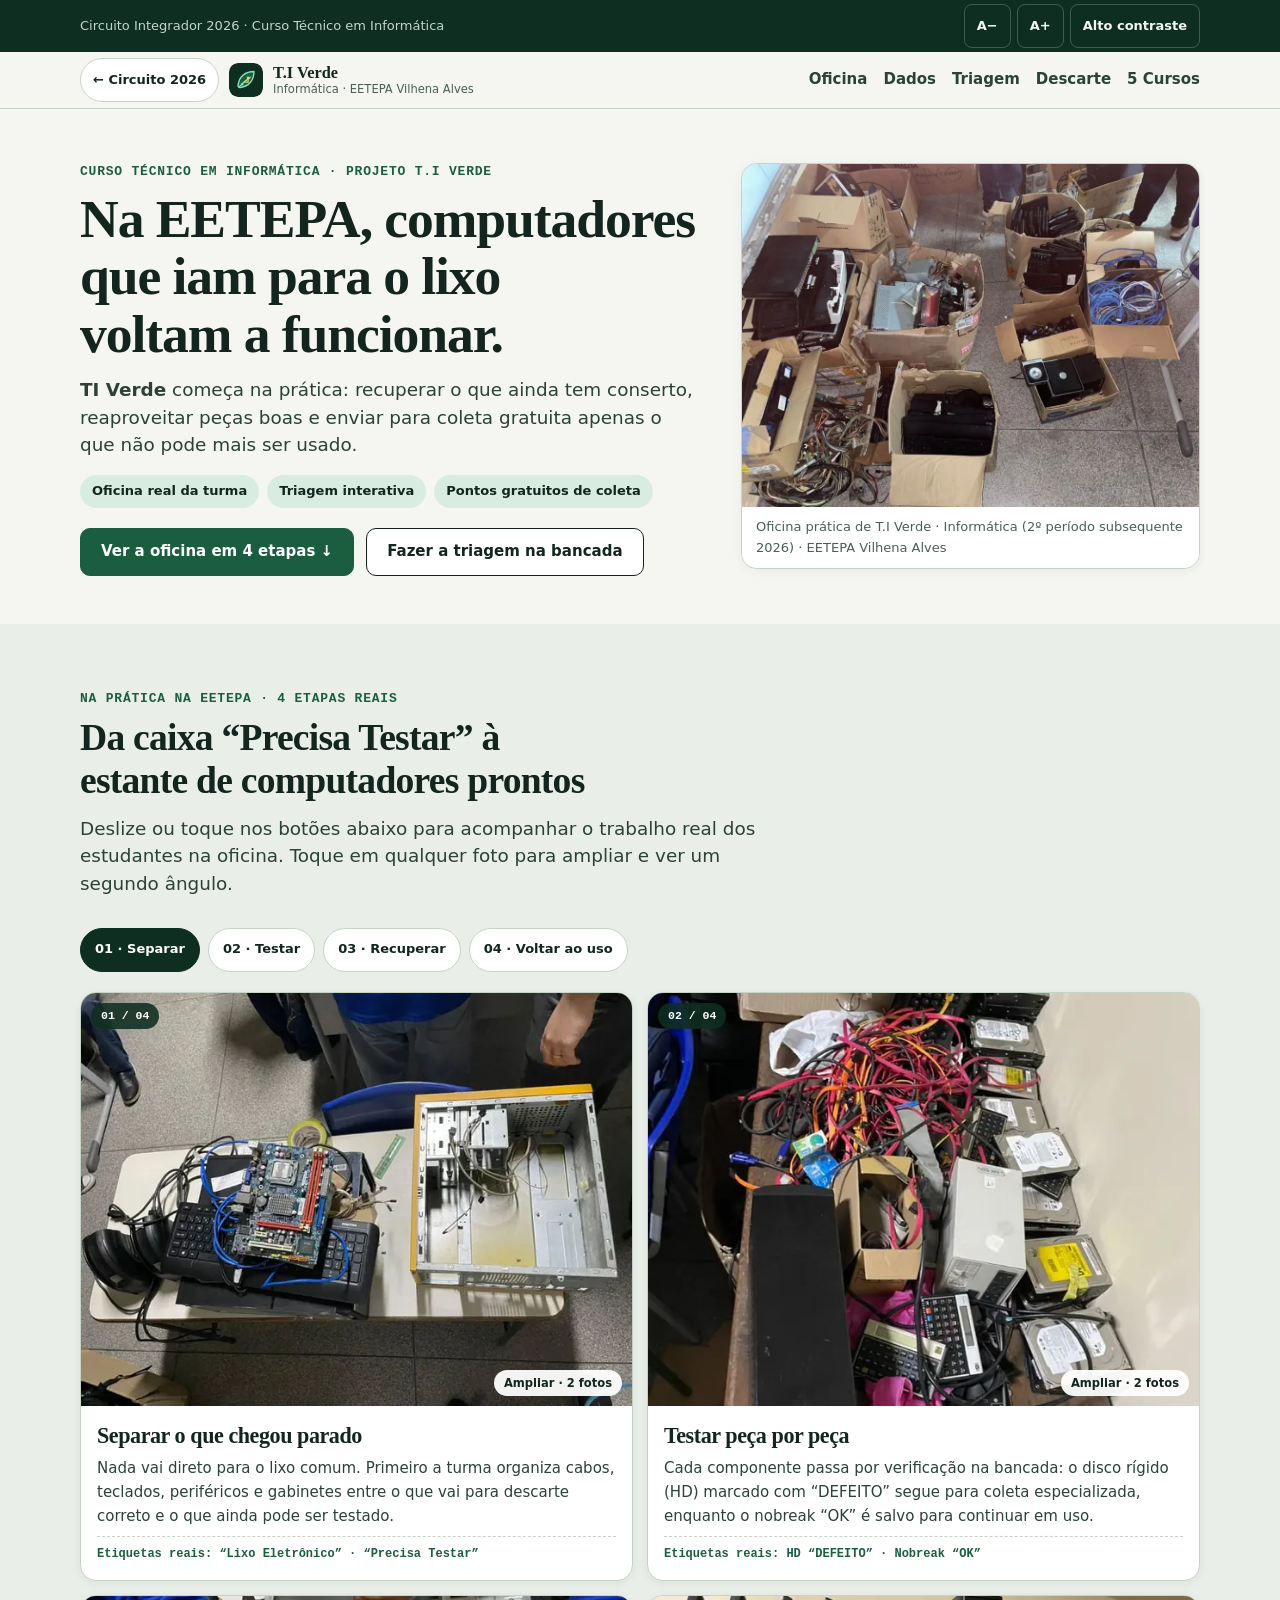
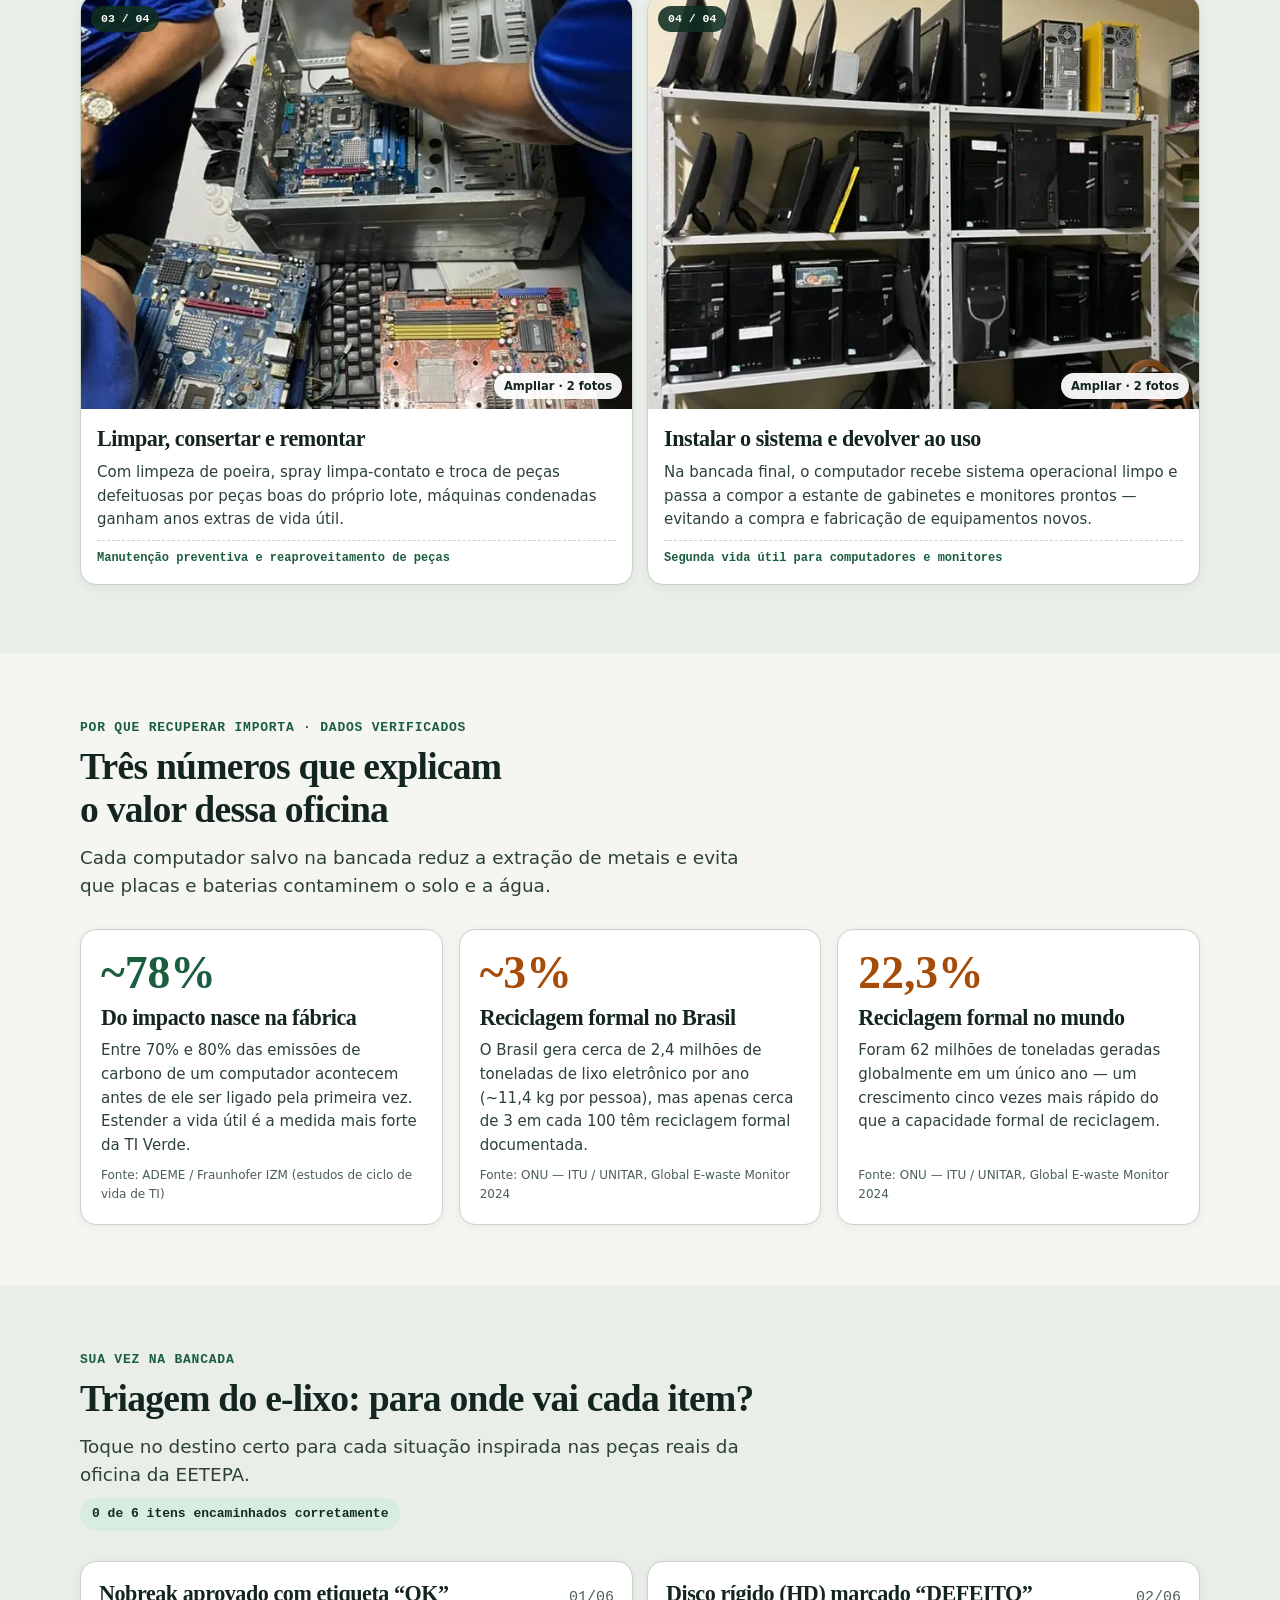
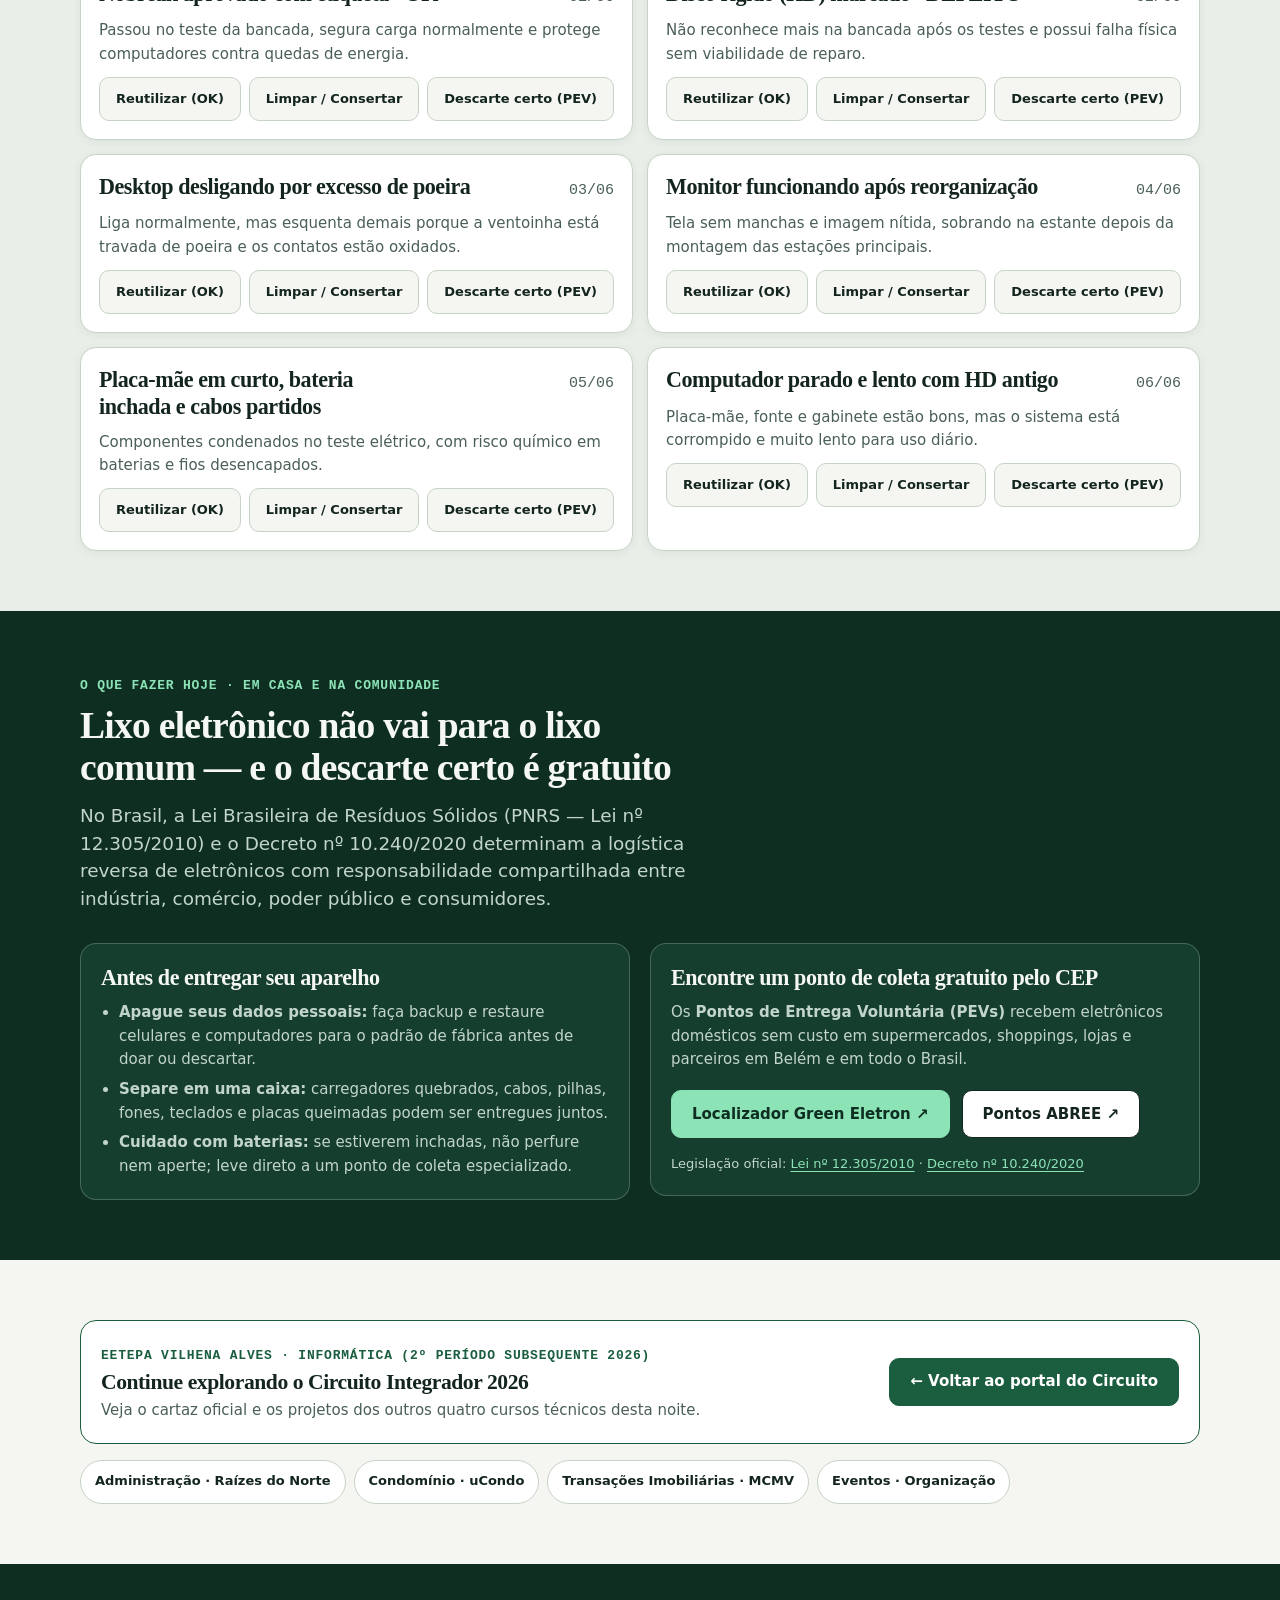
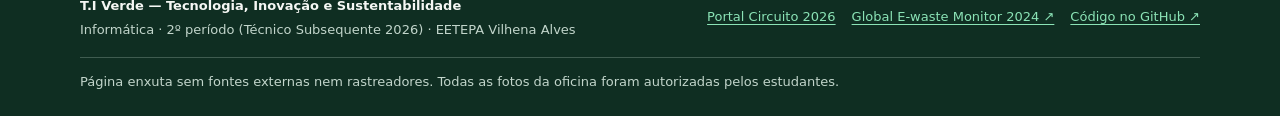
==== commit 13f416d6: "feat: promover oficina real T.I Verde para a raiz com retorno ao hub Projetos_Subsequente_2026" ====
--- a/index.html
+++ b/index.html
@@ -3,29 +3,54 @@
 <head>
   <meta charset="UTF-8">
   <meta name="viewport" content="width=device-width, initial-scale=1.0">
-  <title>T.I Verde — Tecnologia, Inovação e Sustentabilidade | Circuito Integrador 2026 · EETEPA Vilhena Alves</title>
-  <meta name="description" content="T.I Verde — Tecnologia, Inovação e Sustentabilidade. Projeto da turma P2 de Informática Subsequente 2026 da EETEPA Vilhena Alves para o Circuito Integrador 2026 (26/11/2026, às 19h30).">
-  <meta name="theme-color" content="#F4F6F1">
-  <meta property="og:title" content="T.I Verde — Tecnologia, Inovação e Sustentabilidade | EETEPA Vilhena Alves">
-  <meta property="og:description" content="Circuito Integrador 2026 (26/11/2026 às 19h30) · Turma P2 de Informática Subsequente 2026. Dados reais, simulador de laboratório, PUE, triagem e desafio.">
+  <title>T.I Verde — Oficina de Recuperação e Descarte Certo | Circuito Integrador 2026</title>
+  <meta name="description" content="Veja como a turma de Informática da EETEPA Vilhena Alves recupera computadores que iam para o lixo, testa peças na bancada e orienta o descarte gratuito de lixo eletrônico.">
+  <meta name="theme-color" content="#F5F6F2">
+  <link rel="canonical" href="https://albertomateus9.github.io/TI_Verde/">
+  <meta property="og:locale" content="pt_BR">
   <meta property="og:type" content="website">
-  <link rel="icon" type="image/svg+xml" href="favicon.svg">
-  <link rel="preconnect" href="https://fonts.googleapis.com">
-  <link rel="preconnect" href="https://fonts.gstatic.com" crossorigin>
-  <link rel="stylesheet" href="https://fonts.googleapis.com/css2?family=Fraunces:ital,opsz,wght@0,9..144,600;0,9..144,700;1,9..144,600&family=JetBrains+Mono:wght@400;700&family=Plus+Jakarta+Sans:wght@400;600;700&display=swap">
-  <link rel="stylesheet" href="css/style.css">
-  <link rel="stylesheet" href="css/interactive.css">
-  <script>document.documentElement.classList.add('js');</script>
+  <meta property="og:url" content="https://albertomateus9.github.io/TI_Verde/">
+  <meta property="og:title" content="T.I Verde — Informática na prática | EETEPA Vilhena Alves">
+  <meta property="og:description" content="Veja nas fotos reais da oficina como estudantes de Informática recuperam computadores parados, faça a triagem da bancada e encontre pontos gratuitos de coleta.">
+  <meta property="og:image" content="https://albertomateus9.github.io/TI_Verde/assets/images/og/og-ti-verde.jpg">
+  <meta property="og:image:width" content="1200">
+  <meta property="og:image:height" content="630">
+  <meta property="og:image:alt" content="Estudantes de Informática da EETEPA Vilhena Alves trabalhando na recuperação de computadores da oficina T.I Verde.">
+  <meta name="twitter:card" content="summary_large_image">
+  <link rel="icon" type="image/svg+xml" href="./favicon.svg">
+  <link rel="stylesheet" href="./css/tokens.css?v=20261125">
+  <link rel="stylesheet" href="./css/site.css?v=20261125">
+  <script>
+    (function(){
+      var legacyMap = {
+        '#panorama': '#dados',
+        '#legislacao': '#descarte',
+        '#agir': '#descarte',
+        '#simulador': '#oficina',
+        '#datacenter': '#dados',
+        '#desafio': '#triagem'
+      };
+      function syncLegacyHash() {
+        var target = legacyMap[location.hash];
+        if (target) { location.replace(target); }
+      }
+      syncLegacyHash();
+      window.addEventListener('hashchange', syncLegacyHash);
+      try {
+        var f = Number(localStorage.getItem('tiverde-font'));
+        if (f >= 90 && f <= 150) document.documentElement.style.setProperty('--font-scale', String(f / 100));
+        if (localStorage.getItem('tiverde-contrast') === 'true') document.addEventListener('DOMContentLoaded', function(){ document.body.classList.add('alto-contraste'); });
+      } catch (e) {}
+    })();
+  </script>
 </head>
 <body>
   <a class="skip-link" href="#conteudo">Pular para o conteúdo</a>
 
-  <!-- ========== BARRA DE ACESSIBILIDADE ========== -->
   <div class="a11y-bar" role="region" aria-label="Opções de acessibilidade">
     <div class="container a11y-bar__row">
-      <p class="a11y-bar__hint">Apresentando na mostra? Tecle <kbd>P</kbd> para tela cheia e use <kbd>←</kbd> <kbd>→</kbd> para navegar.</p>
+      <span class="a11y-bar__label">Circuito Integrador 2026 · Curso Técnico em Informática</span>
       <div class="a11y-bar__controls">
-        <span>Acessibilidade:</span>
         <button type="button" id="fontMinus" aria-label="Diminuir tamanho do texto">A−</button>
         <button type="button" id="fontPlus" aria-label="Aumentar tamanho do texto">A+</button>
         <button type="button" id="contrastBtn" aria-pressed="false">Alto contraste</button>
@@ -33,966 +58,398 @@
     </div>
   </div>
 
-  <!-- ========== CABEÇALHO FIXO ========== -->
-  <header class="site-header" id="siteHeader">
-    <nav class="container nav" aria-label="Menu principal">
-      <a class="brand" href="#inicio" aria-label="TI Verde, voltar ao início">
-        <img class="brand__icon" src="favicon.svg" alt="" width="38" height="38">
+  <header class="site-header">
+    <nav class="container nav" aria-label="Navegação da página T.I Verde">
+      <a class="nav__back" href="https://albertomateus9.github.io/Projetos_Subsequente_2026/">← Circuito 2026</a>
+      <a class="brand" href="#inicio" aria-current="page">
+        <img class="brand__icon" src="./favicon.svg" alt="" width="34" height="34">
         <span class="brand__text">
           <strong>T.I Verde</strong>
-          <small>EETEPA Vilhena Alves · P2 Subsequente 2026</small>
+          <small>Informática · EETEPA Vilhena Alves</small>
         </span>
       </a>
-
       <div class="nav__links" id="navLinks">
-        <a href="#panorama">Dados</a>
-        <a href="#simulador">Laboratório</a>
-        <a href="#datacenter">Técnicas</a>
-        <a href="#legislacao">Lei</a>
+        <a href="#oficina">Oficina</a>
+        <a href="#dados">Dados</a>
         <a href="#triagem">Triagem</a>
-        <a href="#agir">Como agir</a>
-        <a href="#desafio">Desafio</a>
-        <a href="#turma">Turma P2</a>
-      </div>
-
-      <div class="hud" id="hud" hidden>
-        <button type="button" class="hud__score" id="hudOpen" aria-haspopup="dialog" aria-controls="conquistas">
-          <span class="hud__level" id="hudLevel">Nível 1</span>
-          <span class="hud__xp"><strong id="hudXp">0</strong> XP</span>
-          <span class="hud__meter" aria-hidden="true"><span id="hudMeter"></span></span>
-          <span class="hud__badges" id="hudBadges">0/10</span>
-        </button>
-        <button type="button" class="hud__icon" id="soundBtn" aria-pressed="false" aria-label="Ligar ou desligar efeitos sonoros" title="Som desligado">♪</button>
-        <button type="button" class="hud__icon hud__present" id="presentBtn" aria-pressed="false" title="Modo apresentação (tecla P)">Apresentar</button>
-      </div>
-
+        <a href="#descarte">Descarte</a>
+        <a href="https://albertomateus9.github.io/Projetos_Subsequente_2026/#cursos">5 Cursos</a>
+      </div>
       <button class="nav__menu" id="menuButton" type="button" aria-expanded="false" aria-controls="navLinks">Menu</button>
     </nav>
-    <span class="read-progress" id="readProgress" aria-hidden="true"></span>
   </header>
 
   <main id="conteudo">
 
-    <!-- ===== 00. ABERTURA / HERO ===== -->
-    <section class="hero slide" id="inicio" aria-labelledby="titulo-hero" data-step data-title="Início">
-      <div class="container">
-        <div class="hero__grid">
-          <div>
-            <p class="eyebrow">Circuito Integrador 2026 · EETEPA Vilhena Alves · P2 Informática Subsequente 2026</p>
-            <h1 id="titulo-hero">T.I Verde: tecnologia, inovação e <em>sustentabilidade.</em></h1>
-            <p class="lead"><strong>TI Verde</strong> (Green IT) é o conjunto de práticas para fabricar, usar, otimizar e descartar equipamentos e sistemas de computação com menos desperdício de energia, maior vida útil e logística reversa responsável.</p>
-            <div class="hero__pills" aria-label="Pilares centrais do projeto">
-              <span class="pill">26/11/2026 · Início às 19h30</span>
-              <span class="pill">Turma P2 Informática Subsequente 2026</span>
-              <span class="pill">Simulador &amp; Triagem</span>
-              <span class="pill">Modo apresentação (P)</span>
-            </div>
-            <div class="actions">
-              <a class="btn" href="#panorama" id="startMission">Começar pelo diagnóstico <span aria-hidden="true">↓</span></a>
-              <a class="btn btn--quiet" href="#simulador">Simular laboratório</a>
-              <a class="text-link" href="#desafio">Ir ao desafio relâmpago →</a>
-            </div>
-          </div>
-
-          <figure class="hero-card" id="heroCard" aria-labelledby="heroCardCaption">
-            <div class="hero-stat-head">
-              <div>
-                <strong class="hero-stat-big" id="heroStatValue">22,3<small>%</small></strong>
-                <p id="heroCardCaption" style="font-size: var(--text-sm); color: var(--ink-2); margin-top: 4px;">
-                  Apenas <strong>2 em cada 10</strong> toneladas de lixo eletrônico no mundo têm reciclagem formal documentada.
-                </p>
-              </div>
-              <span class="hero-stat-tag" id="heroStatTag">Cenário atual</span>
-            </div>
-
-            <div class="device-row" id="heroDevices" aria-hidden="true">
-              <span class="device-dot is-recycled"></span>
-              <span class="device-dot is-recycled"></span>
-              <span class="device-dot is-wasted"></span>
-              <span class="device-dot is-wasted"></span>
-              <span class="device-dot is-wasted"></span>
-              <span class="device-dot is-wasted"></span>
-              <span class="device-dot is-wasted"></span>
-              <span class="device-dot is-wasted"></span>
-              <span class="device-dot is-wasted"></span>
-              <span class="device-dot is-wasted"></span>
-            </div>
-
-            <table class="hero-compare">
-              <caption class="visually-hidden">Comparação de uma estação de trabalho típica antes e depois da TI Verde</caption>
-              <thead>
-                <tr>
-                  <th scope="col">Prática em 1 PC</th>
-                  <th scope="col">Sem TI Verde</th>
-                  <th scope="col">Com TI Verde</th>
-                </tr>
-              </thead>
-              <tbody>
-                <tr>
-                  <th scope="row">Ocioso ligado</th>
-                  <td class="val-bad">~65 W contínuos</td>
-                  <td class="val-good">~3 W (suspensão)</td>
-                </tr>
-                <tr>
-                  <th scope="row">Vida útil média</th>
-                  <td class="val-bad">3 a 4 anos</td>
-                  <td class="val-good">6 a 7 anos (SSD/RAM)</td>
-                </tr>
-                <tr>
-                  <th scope="row">Fim do ciclo</th>
-                  <td class="val-bad">Descarte comum</td>
-                  <td class="val-good">Logística reversa</td>
-                </tr>
-              </tbody>
-            </table>
-
-            <div class="hero-card__foot">
-              <span>Fonte global: ITU/UNITAR, Global E-waste Monitor 2024.</span>
-              <button type="button" class="btn btn--quiet" id="heroToggle" style="min-height: 36px; padding: 4px 12px; font-size: var(--text-xs);" hidden>Simular meta circular</button>
-            </div>
-          </figure>
-        </div>
-
-        <nav class="chapter-strip" aria-label="Capítulos da apresentação">
-          <a href="#panorama"><span>01 · Panorama</span>62 milhões de toneladas</a>
-          <a href="#simulador"><span>02 · Laboratório</span>Simulador P2</a>
-          <a href="#datacenter"><span>03 · Engenharia</span>PUE &amp; 4 frentes</a>
-          <a href="#legislacao"><span>04 · Legislação</span>PNRS e PEVs</a>
-          <a href="#triagem"><span>05 · Prática</span>Triagem &amp; desafio</a>
-        </nav>
-      </div>
-    </section>
-
-    <!-- ===== 01. PANORAMA EM DADOS REAIS ===== -->
-    <section class="section section--tint slide" id="panorama" aria-labelledby="titulo-panorama" data-step data-title="Dados">
+    <!-- 0. HERO ANCORADO NA OFICINA REAL -->
+    <section class="hero" id="inicio" aria-labelledby="titulo-tiverde">
+      <div class="container hero-grid">
+        <div>
+          <p class="eyebrow">Curso Técnico em Informática · Projeto T.I Verde</p>
+          <h1 id="titulo-tiverde">Na EETEPA, computadores que iam para o lixo voltam a funcionar.</h1>
+          <p class="lead"><strong>TI Verde</strong> começa na prática: recuperar o que ainda tem conserto, reaproveitar peças boas e enviar para coleta gratuita apenas o que não pode mais ser usado.</p>
+
+          <div class="chips" aria-label="Destaques do projeto">
+            <span class="chip">Oficina real da turma</span>
+            <span class="chip">Triagem interativa</span>
+            <span class="chip">Pontos gratuitos de coleta</span>
+          </div>
+
+          <div class="actions">
+            <a class="btn" href="#oficina">Ver a oficina em 4 etapas ↓</a>
+            <a class="btn btn--quiet" href="#triagem">Fazer a triagem na bancada</a>
+          </div>
+        </div>
+
+        <figure class="ti-hero-media">
+          <div class="ti-hero-media__box">
+            <img src="./assets/images/oficina/hero-oficina-960.webp"
+              alt="Estudantes uniformizados da EETEPA Vilhena Alves realizando desmontagem e montagem de placas-mãe e gabinetes na oficina de T.I Verde."
+              width="960" height="720" fetchpriority="high" decoding="async">
+          </div>
+          <figcaption>Oficina prática de T.I Verde · Informática (2º período subsequente 2026) · EETEPA Vilhena Alves</figcaption>
+        </figure>
+      </div>
+    </section>
+
+    <!-- 1. A OFICINA REAL EM 4 ETAPAS (TRILHO HORIZONTAL MOBILE -> GRADE 2x2 DESKTOP) -->
+    <section class="section section--tint" id="oficina" aria-labelledby="titulo-oficina">
       <div class="container">
         <div class="section-head">
-          <p class="eyebrow">Capítulo 01 · O tamanho do problema</p>
-          <h2 id="titulo-panorama">62 milhões de toneladas de lixo eletrônico em um único ano.</h2>
-          <p class="lead">A geração de resíduos eletroeletrônicos cresce cinco vezes mais rápido do que a reciclagem formal no mundo. Os dados abaixo vêm de relatórios internacionais e mostram por que a área de TI precisa agir.</p>
-        </div>
-
-        <div class="headline-meter reveal">
-          <div class="headline-meter__track" aria-hidden="true">
-            <div class="headline-meter__fill" id="headlineBar" data-target-width="22.3"></div>
-          </div>
-          <div class="headline-meter__meta">
-            <span><strong class="count-up" data-count-to="22.3" data-decimals="1" data-suffix="%">22,3%</strong> coletados e reciclados formalmente no mundo · <strong>77,7%</strong> sem destinação formal documentada</span>
-            <span style="color: var(--muted);">ITU / UNITAR, Global E-waste Monitor 2024 (ano-base 2022)</span>
-          </div>
-        </div>
-
-        <div class="stats-grid">
-          <!-- Card 1: Barras verticais -->
-          <figure class="stat-card reveal">
-            <figcaption>
-              <p class="stat-card__title">Lixo eletrônico global em aceleração</p>
-              <p class="stat-card__sub">Milhões de toneladas (Mt) geradas por ano · alta de 82% desde 2010</p>
-            </figcaption>
-            <div class="vbars" aria-label="Evolução do lixo eletrônico global: 34 Mt em 2010, 53,6 Mt em 2019, 62 Mt em 2022 e 82 Mt projetados em 2030">
-              <div class="vbars__col">
-                <span class="vbars__val"><span class="count-up" data-count-to="34" data-decimals="0">34</span> Mt</span>
-                <div class="vbars__bar" data-target-height="41" style="height: 41%;"></div>
-              </div>
-              <div class="vbars__col">
-                <span class="vbars__val"><span class="count-up" data-count-to="53.6" data-decimals="1">53,6</span> Mt</span>
-                <div class="vbars__bar" data-target-height="65" style="height: 65%;"></div>
-              </div>
-              <div class="vbars__col">
-                <span class="vbars__val"><span class="count-up" data-count-to="62" data-decimals="0">62</span> Mt</span>
-                <div class="vbars__bar is-now" data-target-height="76" style="height: 76%;"></div>
-              </div>
-              <div class="vbars__col">
-                <span class="vbars__val"><span class="count-up" data-count-to="82" data-decimals="0">82</span> Mt</span>
-                <div class="vbars__bar is-proj" data-target-height="100" style="height: 100%;"></div>
-              </div>
-            </div>
-            <div class="vbars__years"><span>2010</span><span>2019</span><span>2022</span><span>2030*</span></div>
-            <p class="stat-card__source">Fonte: ITU / UNITAR, Global E-waste Monitor 2024 (*projeção para 2030).</p>
-          </figure>
-
-          <!-- Card 2: Waffle Brasil -->
-          <figure class="stat-card reveal">
-            <figcaption>
-              <p class="stat-card__title">No Brasil, apenas ~3 em 100 têm reciclagem formal</p>
-              <p class="stat-card__sub">2,4 milhões de toneladas geradas (~11,4 kg por habitante)</p>
-            </figcaption>
-            <div class="waffle-wrap">
-              <div class="waffle" id="waffleBrazil" aria-hidden="true"></div>
-              <div class="waffle-side">
-                <strong class="waffle-kpi"><span class="count-up" data-count-to="3" data-decimals="0" data-suffix="%">3%</span></strong>
-                <div class="legend">
-                  <span><i class="dot" style="background: var(--green);"></i>Reciclagem formal documentada (~79 mil t)</span>
-                  <span><i class="dot" style="background: var(--paper-3); border: 1px solid var(--line);"></i>Fora do fluxo formal (guardado, lixo comum ou informal)</span>
-                </div>
-              </div>
-            </div>
-            <p class="stat-card__source">Fonte: ITU / UNITAR, Global E-waste Monitor 2024 (perfil Brasil).</p>
-          </figure>
-
-          <!-- Card 3: Data Centers TWh -->
-          <figure class="stat-card reveal">
-            <figcaption>
-              <p class="stat-card__title">A energia invisível da nuvem e da IA</p>
-              <p class="stat-card__sub">Consumo elétrico global de data centers (TWh/ano)</p>
-            </figcaption>
-            <div class="hbars">
-              <div>
-                <div class="hbar__top"><span>2022 · Base histórica</span><strong><span class="count-up" data-count-to="340" data-decimals="0">340</span> TWh</strong></div>
-                <div class="hbar__track"><div class="hbar__fill" data-target-width="36" style="width: 36%;"></div></div>
-              </div>
-              <div>
-                <div class="hbar__top"><span>2024 · ~1,5% da eletricidade mundial</span><strong><span class="count-up" data-count-to="415" data-decimals="0">415</span> TWh</strong></div>
-                <div class="hbar__track"><div class="hbar__fill" data-target-width="44" style="width: 44%;"></div></div>
-              </div>
-              <div>
-                <div class="hbar__top"><span>2026 · Expansão de nuvem e IA*</span><strong><span class="count-up" data-count-to="545" data-decimals="0">545</span> TWh</strong></div>
-                <div class="hbar__track"><div class="hbar__fill" data-target-width="58" style="width: 58%;"></div></div>
-              </div>
-              <div>
-                <div class="hbar__top"><span>2030 · Projeção cenário-base*</span><strong><span class="count-up" data-count-to="945" data-decimals="0">945</span> TWh</strong></div>
-                <div class="hbar__track"><div class="hbar__fill is-warn" data-target-width="100" style="width: 100%;"></div></div>
-              </div>
-            </div>
-            <p class="stat-card__source">Fonte: IEA — Electricity 2024 e Energy and AI (2025) (*cenário-base).</p>
-          </figure>
-
-          <!-- Card 4: Donut Fabricação vs Uso -->
-          <figure class="stat-card reveal">
-            <figcaption>
-              <p class="stat-card__title">Onde nasce a pegada de um notebook</p>
-              <p class="stat-card__sub">A maior parte das emissões acontece antes do primeiro boot</p>
-            </figcaption>
-            <div class="donut-wrap">
-              <div class="donut" id="donutCarbon" data-target="78" aria-hidden="true">
-                <div class="donut__inner"><strong>~<span class="count-up" data-count-to="78" data-decimals="0" data-suffix="%">78%</span></strong></div>
-              </div>
-              <div class="donut-copy">
-                <p>Estudos de Avaliação de Ciclo de Vida mostram que <strong>70% a 80%</strong> da pegada de carbono de notebooks (e até 85%+ em smartphones) vêm da extração mineral e fabricação.</p>
-                <div class="legend">
-                  <span><i class="dot" style="background: var(--amber);"></i>Fabricação e transporte (~78%)</span>
-                  <span><i class="dot" style="background: var(--green);"></i>Uso elétrico e fim de vida (~22%)</span>
-                </div>
-              </div>
-            </div>
-            <p class="stat-card__source">Fonte: ADEME e Fraunhofer IZM (estudos de ACV de dispositivos de TI).</p>
-          </figure>
-        </div>
-
-        <!-- Visualizador proporcional de 200 dispositivos (Canvas 2D) -->
-        <div class="story-panel reveal" aria-labelledby="titulo-viz">
-          <div class="story-stage">
-            <canvas id="storyCanvas" width="600" height="300" aria-label="Visualização proporcional de 200 equipamentos eletrônicos descartados"></canvas>
-            <div class="story-stage__hud" aria-live="polite">
-              <strong id="storyHudCount">200</strong>
-              <span id="storyHudLabel">equipamentos descartados (escala proporcional)</span>
-            </div>
-            <ul class="story-legend" id="storyLegend">
-              <li><i class="dot" style="background: #86E0B3;"></i>Reciclados formalmente</li>
-              <li><i class="dot" style="background: #FF9478;"></i>Fora da reciclagem formal</li>
-              <li><i class="dot" style="background: #F2C96B;"></i>Poupados por extensão de vida útil</li>
-            </ul>
-          </div>
-
-          <div class="story-controls">
-            <p class="eyebrow" style="margin-bottom: 0;">Simulação proporcional · 200 dispositivos</p>
-            <h3 id="titulo-viz">Enxergue a proporção na tela</h3>
-            <p style="font-size: var(--text-sm); color: var(--band-muted);">Cada ponto representa um equipamento em um lote hipotético de 200 aparelhos. Troque de cenário para comparar os dados globais, o Brasil e o impacto do recondicionamento.</p>
-            <div class="story-steps-nav" id="storyStepBtns" role="group" aria-label="Cenários da visualização">
-              <button type="button" class="story-step-btn" data-scene="total" aria-pressed="true">1 · Lote descartado</button>
-              <button type="button" class="story-step-btn" data-scene="world" aria-pressed="false">2 · Mundo (22,3%)</button>
-              <button type="button" class="story-step-btn" data-scene="brazil" aria-pressed="false">3 · Brasil (~3%)</button>
-              <button type="button" class="story-step-btn" data-scene="extend" aria-pressed="false">4 · Com TI Verde</button>
-            </div>
-            <div class="story-narrative" aria-live="polite">
-              <h4 id="storyNarTitle">200 equipamentos chegam ao fim do uso</h4>
-              <p id="storyNarText">Computadores, celulares, fontes, cabos e monitores acumulam metais preciosos (cobre, ouro, prata) e elementos tóxicos (chumbo, cádmio, mercúrio). Selecione os botões acima para ver qual destino eles costumam ter.</p>
-            </div>
-          </div>
-        </div>
-      </div>
-    </section>
-
-    <!-- ===== 02. SIMULADOR DO LABORATÓRIO DE INFORMÁTICA ===== -->
-    <section class="section slide" id="simulador" aria-labelledby="titulo-simulador" data-step data-title="Laboratório">
+          <p class="eyebrow">Na prática na EETEPA · 4 etapas reais</p>
+          <h2 id="titulo-oficina">Da caixa “Precisa Testar” à estante de computadores prontos</h2>
+          <p class="lead">Deslize ou toque nos botões abaixo para acompanhar o trabalho real dos estudantes na oficina. Toque em qualquer foto para ampliar e ver um segundo ângulo.</p>
+        </div>
+
+        <div class="stage-tabs" id="stageTabs" role="group" aria-label="Ir para etapa da oficina">
+          <button type="button" data-stage="1" aria-pressed="true">01 · Separar</button>
+          <button type="button" data-stage="2" aria-pressed="false">02 · Testar</button>
+          <button type="button" data-stage="3" aria-pressed="false">03 · Recuperar</button>
+          <button type="button" data-stage="4" aria-pressed="false">04 · Voltar ao uso</button>
+        </div>
+
+        <div class="stage-track" id="stageTrack">
+          <!-- Etapa 01 -->
+          <article class="stage-card" data-stage="1">
+            <button type="button" class="stage-card__media"
+              data-title="Etapa 01 · Separar (Triagem inicial)"
+              data-full="./assets/images/oficina/etapa-01-a-1200.webp"
+              data-alt="Caixas de papelão organizadas no chão com teclados, cabos de rede azuis, caixas de som e etiqueta manuscrita Lixo Eletrônico."
+              data-caption="Foto 1/2: Caixas organizadas separando cabos de rede, teclados, periféricos e a caixa de Lixo Eletrônico."
+              data-full2="./assets/images/oficina/etapa-01-b-1200.webp"
+              data-alt2="Vista superior das caixas de triagem na sala, incluindo caixa marcada à mão como Precisa Testar."
+              data-caption2="Foto 2/2: Separação direta entre o que já é sucata e o lote etiquetado como “Precisa Testar”."
+              aria-label="Ampliar fotos da Etapa 01: Separar">
+              <img src="./assets/images/oficina/etapa-01-a-640.webp"
+                alt="Caixas organizadas na oficina separando cabos de rede, teclados, periféricos e a caixa marcada Lixo Eletrônico."
+                width="640" height="480" loading="lazy" decoding="async">
+              <span class="stage-card__badge">01 / 04</span>
+              <span class="stage-card__zoom">Ampliar · 2 fotos</span>
+            </button>
+            <div class="stage-card__body">
+              <h3>Separar o que chegou parado</h3>
+              <p>Nada vai direto para o lixo comum. Primeiro a turma organiza cabos, teclados, periféricos e gabinetes entre o que vai para descarte correto e o que ainda pode ser testado.</p>
+              <span class="stage-card__tag">Etiquetas reais: “Lixo Eletrônico” · “Precisa Testar”</span>
+            </div>
+          </article>
+
+          <!-- Etapa 02 -->
+          <article class="stage-card" data-stage="2">
+            <button type="button" class="stage-card__media"
+              data-title="Etapa 02 · Testar (Diagnóstico em bancada)"
+              data-full="./assets/images/oficina/etapa-02-a-1200.webp"
+              data-alt="Bancada com pilha de discos rígidos marcados DEFEITO, cabos SATA, fontes e nobreak preto com etiqueta OK."
+              data-caption="Foto 1/2: Pilha de discos rígidos (HDs) testados com etiqueta “DEFEITO” ao lado do nobreak aprovado com etiqueta “OK”."
+              data-full2="./assets/images/oficina/etapa-02-b-1200.webp"
+              data-alt2="Placa-mãe, drive de CD/DVD, teclado, caixas de som e cabos separados para diagnóstico na mesa."
+              data-caption2="Foto 2/2: Inspeção de placa-mãe, conectores, drives e periféricos antes da remontagem."
+              aria-label="Ampliar fotos da Etapa 02: Testar">
+              <img src="./assets/images/oficina/etapa-02-a-640.webp"
+                alt="Bancada com discos rígidos marcados DEFEITO, cabos, fontes e nobreak aprovado com etiqueta OK."
+                width="640" height="480" loading="lazy" decoding="async">
+              <span class="stage-card__badge">02 / 04</span>
+              <span class="stage-card__zoom">Ampliar · 2 fotos</span>
+            </button>
+            <div class="stage-card__body">
+              <h3>Testar peça por peça</h3>
+              <p>Cada componente passa por verificação na bancada: o disco rígido (HD) marcado com “DEFEITO” segue para coleta especializada, enquanto o nobreak “OK” é salvo para continuar em uso.</p>
+              <span class="stage-card__tag">Etiquetas reais: HD “DEFEITO” · Nobreak “OK”</span>
+            </div>
+          </article>
+
+          <!-- Etapa 03 -->
+          <article class="stage-card" data-stage="3">
+            <button type="button" class="stage-card__media"
+              data-title="Etapa 03 · Recuperar (Limpeza e montagem)"
+              data-full="./assets/images/oficina/etapa-03-a-1200.webp"
+              data-alt="Estudantes com camisa azul da EETEPA usando chave de fenda e spray limpa-contato para montar placa-mãe no gabinete."
+              data-caption="Foto 1/2: Estudantes uniformizados limpando contatos e fixando placas-mãe recuperadas dentro do gabinete."
+              data-full2="./assets/images/oficina/etapa-03-b-1200.webp"
+              data-alt2="Bancada com duas placas-mãe abertas, ventoinha, chaves e mãos de estudantes avaliando peças."
+              data-caption2="Foto 2/2: Conferência de placas-mãe, memórias, ventoinhas e mouses para reaproveitamento."
+              aria-label="Ampliar fotos da Etapa 03: Recuperar">
+              <img src="./assets/images/oficina/etapa-03-a-640.webp"
+                alt="Estudantes uniformizados da EETEPA com chave de fenda e limpa-contato montando placa-mãe no gabinete."
+                width="640" height="480" loading="lazy" decoding="async">
+              <span class="stage-card__badge">03 / 04</span>
+              <span class="stage-card__zoom">Ampliar · 2 fotos</span>
+            </button>
+            <div class="stage-card__body">
+              <h3>Limpar, consertar e remontar</h3>
+              <p>Com limpeza de poeira, spray limpa-contato e troca de peças defeituosas por peças boas do próprio lote, máquinas condenadas ganham anos extras de vida útil.</p>
+              <span class="stage-card__tag">Manutenção preventiva e reaproveitamento de peças</span>
+            </div>
+          </article>
+
+          <!-- Etapa 04 -->
+          <article class="stage-card" data-stage="4">
+            <button type="button" class="stage-card__media"
+              data-title="Etapa 04 · Voltar ao uso (Sistema e estoque)"
+              data-full="./assets/images/oficina/etapa-04-a-1200.webp"
+              data-alt="Estantes metálicas organizadas com dezenas de gabinetes de computador e monitores recuperados na escola."
+              data-caption="Foto 1/2: Estantes metálicas com gabinetes de computador e monitores organizados após a triagem e recuperação."
+              data-full2="./assets/images/oficina/etapa-04-b-1200.webp"
+              data-alt2="Estudante sentado na bancada de testes instalando o sistema operacional em um computador recuperado."
+              data-caption2="Foto 2/2: Bancada de testes com instalação do sistema operacional para devolver a máquina pronta para uso."
+              aria-label="Ampliar fotos da Etapa 04: Voltar ao uso">
+              <img src="./assets/images/oficina/etapa-04-a-640.webp"
+                alt="Estantes metálicas organizadas com dezenas de gabinetes e monitores recuperados na EETEPA."
+                width="640" height="480" loading="lazy" decoding="async">
+              <span class="stage-card__badge">04 / 04</span>
+              <span class="stage-card__zoom">Ampliar · 2 fotos</span>
+            </button>
+            <div class="stage-card__body">
+              <h3>Instalar o sistema e devolver ao uso</h3>
+              <p>Na bancada final, o computador recebe sistema operacional limpo e passa a compor a estante de gabinetes e monitores prontos — evitando a compra e fabricação de equipamentos novos.</p>
+              <span class="stage-card__tag">Segunda vida útil para computadores e monitores</span>
+            </div>
+          </article>
+        </div>
+      </div>
+    </section>
+
+    <!-- 2. 3 DADOS-CHAVE VERIFICADOS (HTML/CSS PURO) -->
+    <section class="section" id="dados" aria-labelledby="titulo-dados">
       <div class="container">
         <div class="section-head">
-          <p class="eyebrow">Capítulo 02 · Perto de nós</p>
-          <h2 id="titulo-simulador">E no nosso laboratório de informática?</h2>
-          <p class="lead">Ajuste a quantidade de computadores, o tempo em que ficam ociosos e ative práticas reais de TI Verde para estimar a economia anual de energia, dinheiro e emissões.</p>
-        </div>
-
-        <div class="sim-grid">
-          <div class="sim-card">
-            <div class="range-field">
-              <label class="range-field__head" for="pcCount">
-                <span>Computadores no laboratório</span>
-                <output id="pcCountOut" for="pcCount">30 PCs</output>
-              </label>
-              <input type="range" id="pcCount" min="10" max="50" step="2" value="30">
-            </div>
-
-            <div class="range-field">
-              <label class="range-field__head" for="idleHours">
-                <span>Horas ociosos ligados por dia letivo</span>
-                <output id="idleHoursOut" for="idleHours">4 h/dia</output>
-              </label>
-              <input type="range" id="idleHours" min="0" max="8" step="1" value="4">
-            </div>
-
-            <fieldset class="sim-toggles">
-              <legend>Ações de TI Verde aplicadas</legend>
-
-              <label class="toggle-item">
-                <input type="checkbox" id="optSleep">
-                <div>
-                  <strong>Suspensão automática após 15 min</strong>
-                  <span>Corta o consumo ocioso de ~65 W para ~3 W sem perder a aula.</span>
-                </div>
-              </label>
-
-              <label class="toggle-item">
-                <input type="checkbox" id="optStrip">
-                <div>
-                  <strong>Desligar réguas ao fim do turno</strong>
-                  <span>Elimina o consumo fantasma (standby) de ~5 W por 16 h diárias.</span>
-                </div>
-              </label>
-
-              <label class="toggle-item">
-                <input type="checkbox" id="optUpgrade">
-                <div>
-                  <strong>Upgrade de SSD + RAM em vez de trocar tudo</strong>
-                  <span>Estende a vida útil de 4 para 7 anos e evita carbono de fabricação.</span>
-                </div>
-              </label>
-
-              <label class="toggle-item">
-                <input type="checkbox" id="optThin">
-                <div>
-                  <strong>Migrar desktops antigos para Mini-PCs / Thin Clients</strong>
-                  <span>Reduz a potência ativa média por bancada de ~115 W para ~38 W.</span>
-                </div>
-              </label>
-
-              <label class="toggle-item">
-                <input type="checkbox" id="optPaperless">
-                <div>
-                  <strong>Atividades digitais e impressão frente e verso</strong>
-                  <span>Reduz o uso de papel e cartuchos de toner ao longo do ano letivo.</span>
-                </div>
-              </label>
-            </fieldset>
-          </div>
-
-          <div class="sim-card">
-            <div class="lab-room" id="labRoom" aria-hidden="true"></div>
-
-            <div class="sim-kpis" aria-live="polite">
-              <div class="sim-kpi">
-                <strong id="kpiKwh">0 kWh</strong>
-                <span>Energia economizada / ano</span>
-              </div>
-              <div class="sim-kpi">
-                <strong id="kpiMoney">R$ 0</strong>
-                <span>Economia financeira estimada / ano</span>
-              </div>
-              <div class="sim-kpi">
-                <strong id="kpiCo2">0 kg</strong>
-                <span>CO₂e evitados / ano (uso + fabricação)</span>
-              </div>
-              <div class="sim-kpi">
-                <strong id="kpiSavedPcs">0 PCs</strong>
-                <span>Máquinas salvas do descarte em 5 anos</span>
-              </div>
-            </div>
-
-            <div class="sim-reduction">
-              <div class="sim-reduction__top">
-                <span>Redução no consumo elétrico do laboratório</span>
-                <span class="mono" id="simReductionPct">0%</span>
-              </div>
-              <div class="sim-reduction__bar"><span id="simReductionFill"></span></div>
-            </div>
-
-            <p class="sim-sentence" id="simSentence" aria-live="polite">
-              Atualmente, um laboratório de <strong>30 computadores</strong> sem gestão de energia consome cerca de <strong>4.800 kWh/ano</strong> em 200 dias letivos. Ative as práticas ao lado para ver o impacto.
-            </p>
-
-            <div class="mission-box" id="simMission">
-              <p class="mission-box__tag">Missão do laboratório</p>
-              <p class="mission-box__goal">Corte pelo menos 50% do consumo elétrico anual e estenda a vida útil das máquinas.</p>
-              <p class="mission-box__status" id="simMissionStatus" aria-live="polite">Ative ações de energia e o upgrade de SSD + RAM para concluir.</p>
-            </div>
-
-            <p class="source-note">
-              <strong>Nota metodológica:</strong> Estimativa didática com base em 200 dias letivos/ano, 4 h ativas/dia, tarifa de referência R$&nbsp;0,85/kWh e fator médio da rede elétrica brasileira (0,085 kg CO₂/kWh, referência SIN/MCTI), somado à fração anualizada de carbono incorporado (~32 kg CO₂e/PC/ano) quando a vida útil passa de 4 para 7 anos. Não representa medição elétrica direta da EETEPA Vilhena Alves.
-            </p>
-          </div>
-        </div>
-      </div>
-    </section>
-
-    <!-- ===== 03. ENGENHARIA: PUE & 4 FRENTES TÉCNICAS ===== -->
-    <section class="section section--tint slide" id="datacenter" aria-labelledby="titulo-datacenter" data-step data-title="Técnicas">
+          <p class="eyebrow">Por que recuperar importa · Dados verificados</p>
+          <h2 id="titulo-dados">Três números que explicam o valor dessa oficina</h2>
+          <p class="lead">Cada computador salvo na bancada reduz a extração de metais e evita que placas e baterias contaminem o solo e a água.</p>
+        </div>
+
+        <div class="kpi-grid">
+          <article class="kpi-card">
+            <strong class="kpi-card__num is-green">~78%</strong>
+            <h3>Do impacto nasce na fábrica</h3>
+            <p>Entre 70% e 80% das emissões de carbono de um computador acontecem antes de ele ser ligado pela primeira vez. Estender a vida útil é a medida mais forte da TI Verde.</p>
+            <span class="kpi-card__src">Fonte: ADEME / Fraunhofer IZM (estudos de ciclo de vida de TI)</span>
+          </article>
+
+          <article class="kpi-card">
+            <strong class="kpi-card__num">~3%</strong>
+            <h3>Reciclagem formal no Brasil</h3>
+            <p>O Brasil gera cerca de 2,4 milhões de toneladas de lixo eletrônico por ano (~11,4 kg por pessoa), mas apenas cerca de 3 em cada 100 têm reciclagem formal documentada.</p>
+            <span class="kpi-card__src">Fonte: ONU — ITU / UNITAR, Global E-waste Monitor 2024</span>
+          </article>
+
+          <article class="kpi-card">
+            <strong class="kpi-card__num">22,3%</strong>
+            <h3>Reciclagem formal no mundo</h3>
+            <p>Foram 62 milhões de toneladas geradas globalmente em um único ano — um crescimento cinco vezes mais rápido do que a capacidade formal de reciclagem.</p>
+            <span class="kpi-card__src">Fonte: ONU — ITU / UNITAR, Global E-waste Monitor 2024</span>
+          </article>
+        </div>
+      </div>
+    </section>
+
+    <!-- 3. TRIAGEM INTERATIVA NA BANCADA (TOQUE, ~2,6 KB JS) -->
+    <section class="section section--tint" id="triagem" aria-labelledby="titulo-triagem">
       <div class="container">
         <div class="section-head">
-          <p class="eyebrow">Capítulo 03 · Engenharia da TI Verde</p>
-          <h2 id="titulo-datacenter">Eficiência se mede — do rack ao código-fonte.</h2>
-          <p class="lead">Na informática profissional, sustentabilidade não é slogan: usa métricas objetivas como o <strong>PUE</strong>, consolidação por virtualização e desenvolvimento de software enxuto.</p>
-        </div>
-
-        <!-- Raio-X interativo do PUE -->
-        <div class="pue-box reveal">
-          <div class="pue-grid">
-            <div>
-              <p class="eyebrow" style="margin-bottom: 6px;">Métrica-chave de data centers</p>
-              <h3>O que é PUE (Power Usage Effectiveness)?</h3>
-              <p style="margin-top: 8px; font-size: var(--text-sm); color: var(--ink-2);">
-                <code>PUE = Energia Total da Instalação ÷ Energia dos Equipamentos de TI</code>. Quanto mais perto de <strong>1,00</strong>, menos energia é perdida em refrigeração, nobreaks antigos e iluminação.
-              </p>
-              <div class="pue-presets" id="puePresets" role="group" aria-label="Comparar cenários de PUE">
-                <button type="button" data-pue="2.10" aria-pressed="false">Sala antiga (2,10)</button>
-                <button type="button" data-pue="1.56" aria-pressed="true">Média global 2024 (1,56)</button>
-                <button type="button" data-pue="1.25" aria-pressed="false">Otimizado (1,25)</button>
-                <button type="button" data-pue="1.10" aria-pressed="false">Hyperscale (1,10)</button>
-              </div>
-            </div>
-
-            <div class="pue-meter" aria-live="polite">
-              <div class="pue-score">
-                <strong id="pueValue">PUE 1,56</strong>
-                <span id="pueLabel">Média global · Uptime Institute 2024</span>
-              </div>
-              <div class="pue-stack" role="img" aria-label="Distribuição entre energia útil de TI e refrigeração/perdas">
-                <div class="pue-stack__it" id="pueItBar" style="width: 64%;">TI: 64%</div>
-                <div class="pue-stack__over" id="pueOverBar" style="width: 36%;">Apoio: 36%</div>
-              </div>
-              <p class="pue-explain" id="pueExplain">
-                Para cada 1,00 kWh usado pelos servidores, outros <strong>0,56 kWh</strong> são gastos em ar-condicionado e perdas elétricas.
-              </p>
-            </div>
-          </div>
-        </div>
-
-        <!-- 4 Frentes Técnicas em abas acessíveis -->
-        <div class="tablist" id="techTabs" role="tablist" aria-label="Quatro frentes técnicas da TI Verde">
-          <button type="button" role="tab" id="tab-hardware" aria-controls="panel-hardware" aria-selected="true">1 · Hardware &amp; Ciclo</button>
-          <button type="button" role="tab" id="tab-virt" aria-controls="panel-virt" aria-selected="false" tabindex="-1">2 · Virtualização</button>
-          <button type="button" role="tab" id="tab-code" aria-controls="panel-code" aria-selected="false" tabindex="-1">3 · Green Coding</button>
-          <button type="button" role="tab" id="tab-cooling" aria-controls="panel-cooling" aria-selected="false" tabindex="-1">4 · Energia &amp; Clima</button>
-          <span class="tab-progress" id="techTabProgress" hidden>Frentes exploradas: 1 de 4</span>
-        </div>
-
-        <article class="tech-panel" role="tabpanel" id="panel-hardware" aria-labelledby="tab-hardware" tabindex="0">
-          <div>
-            <h3>Hardware durável e manutenção preventiva</h3>
-            <p>Trocar um computador inteiro porque o sistema ficou lento gera lixo eletrônico desnecessário. Na maioria dos casos escolares e corporativos, gargalos de disco e memória têm solução simples e barata.</p>
-            <ul class="tech-list">
-              <li><strong>Fontes com selo 80 Plus</strong>Convertem mais energia elétrica em trabalho útil e desperdiçam menos calor na fonte.</li>
-              <li><strong>Certificações EPEAT e Energy Star</strong>Indicam menor uso de substâncias perigosas, facilidade de reparo e modos de baixo consumo.</li>
-              <li><strong>Recondicionamento com Linux leve</strong>Dá sobrevida a máquinas de 6 a 10 anos para navegação, edição de texto e aulas de programação.</li>
-            </ul>
-          </div>
-          <div>
-            <h3>A regra dos 5 Rs aplicada à Informática</h3>
-            <ul class="tech-list">
-              <li><strong>1. Repensar</strong>Precisamos mesmo de um aparelho novo ou uma atualização de software/SSD resolve?</li>
-              <li><strong>2. Reduzir</strong>Evitar periféricos duplicados, cabos sobrando e impressões em papel desnecessárias.</li>
-              <li><strong>3. Reutilizar</strong>Doar equipamentos funcionais para escolas, projetos sociais ou laboratórios comunitários.</li>
-              <li><strong>4. Reparar</strong>Trocar baterias, telas, ventoinhas e pasta térmica para evitar superaquecimento.</li>
-              <li><strong>5. Reciclar</strong>Encaminhar o que não tem mais conserto para Pontos de Entrega Voluntária (PEVs).</li>
-            </ul>
-          </div>
-        </article>
-
-        <article class="tech-panel" role="tabpanel" id="panel-virt" aria-labelledby="tab-virt" tabindex="0">
-          <div>
-            <h3>Consolidação de servidores por virtualização</h3>
-            <p>Servidores físicos dedicados a uma única aplicação costumam operar com apenas 10% a 20% da CPU ocupada, mas ainda puxam energia constante da tomada e aquecem a sala.</p>
-            <p>Com hypervisors e contêineres, múltiplas cargas de trabalho compartilham o mesmo hardware físico com segurança e isolamento — desligando máquinas ociosas.</p>
-            <div style="margin-top: 16px;">
-              <button type="button" class="btn" id="virtToggle">Simular consolidação em 1 host</button>
-            </div>
-          </div>
-          <div class="virt-demo">
-            <strong style="font-size: var(--text-sm);">Demonstração: 6 serviços em uma escola/empresa</strong>
-            <div class="virt-racks" id="virtRacks">
-              <div class="virt-server"><strong>SRV-01</strong><br>Web · 12% CPU</div>
-              <div class="virt-server"><strong>SRV-02</strong><br>Banco · 18% CPU</div>
-              <div class="virt-server"><strong>SRV-03</strong><br>Arquivos · 10% CPU</div>
-              <div class="virt-server"><strong>SRV-04</strong><br>Backup · 8% CPU</div>
-              <div class="virt-server"><strong>SRV-05</strong><br>DNS/DHCP · 6% CPU</div>
-              <div class="virt-server"><strong>SRV-06</strong><br>Moodle · 16% CPU</div>
-            </div>
-            <p id="virtSummary" aria-live="polite" style="font-size: var(--text-xs); color: var(--ink-2);">
-              <strong>Antes:</strong> 6 servidores físicos ligados 24h (~1.200 W totais) com uso médio de apenas 12% por máquina.
-            </p>
-          </div>
-        </article>
-
-        <article class="tech-panel" role="tabpanel" id="panel-code" aria-labelledby="tab-code" tabindex="0">
-          <div>
-            <h3>Green Coding: software enxuto consome menos bateria e rede</h3>
-            <p>Cada megabyte transferido trafega por roteadores, switches, antenas e servidores. Código mal otimizado aquece celulares, drena baterias e multiplica custos em nuvem.</p>
-            <ul class="tech-list">
-              <li><strong>Páginas leves e sem dependências inúteis</strong>Este próprio site usa HTML, CSS e JavaScript nativos, sem bibliotecas gigantes nem trackers pesados.</li>
-              <li><strong>Imagens otimizadas e cache</strong>Usar SVG/WebP e carregamento sob demanda (<code>loading="lazy"</code>) reduz tráfego repetido.</li>
-              <li><strong>Algoritmos e bancos eficientes</strong>Consultas SQL indexadas e ausência de loops desnecessários economizam milhares de ciclos de CPU.</li>
-            </ul>
-          </div>
-          <div>
-            <h3>Exemplo prático: peso de uma página educativa</h3>
-            <ul class="tech-list">
-              <li><strong>Site inchado (frameworks + vídeos automáticos)</strong>Pode ultrapassar 5 MB a 12 MB por acesso, exigindo alto processamento no celular do aluno.</li>
-              <li><strong>Site enxuto (abordagem deste projeto)</strong>Pesa menos de 100 KB no carregamento inicial, abre rápido em 3G/4G e funciona até em computadores antigos.</li>
-              <li><strong>Boas práticas para desenvolvedores</strong>Remover bibliotecas mortas, evitar polling constante (preferir eventos) e desligar ambientes de teste fora do expediente.</li>
-            </ul>
-          </div>
-        </article>
-
-        <article class="tech-panel" role="tabpanel" id="panel-cooling" aria-labelledby="tab-cooling" tabindex="0">
-          <div>
-            <h3>Refrigeração inteligente e matriz limpa</h3>
-            <p>Em data centers, manter racks refrigerados pode responder por 30% a 40% da conta elétrica. Além da eletricidade, sistemas evaporativos consomem grandes volumes de água doce.</p>
-            <ul class="tech-list">
-              <li><strong>Corredor quente / corredor frio</strong>Organizar racks frente-a-frente evita que o ar quente exaurido se misture com o ar frio de entrada.</li>
-              <li><strong>Temperatura calibrada (22 °C a 25 °C)</strong>Evitar "congelar" a sala de TI a 16 °C economiza energia sem comprometer servidores modernos.</li>
-            </ul>
-          </div>
-          <div>
-            <h3>A oportunidade do Brasil e da Amazônia</h3>
-            <ul class="tech-list">
-              <li><strong>Matriz elétrica predominantemente renovável</strong>O Brasil possui forte participação hidrelétrica, solar e eólica, gerando menos CO₂ por kWh do que redes baseadas em carvão.</li>
-              <li><strong>Clima quente exige atenção redobrada</strong>Em cidades quentes e úmidas como Belém (PA), vedação de salas, limpeza periódica de filtros/coolers e desligamento programado fazem diferença imediata no consumo.</li>
-            </ul>
-          </div>
-        </article>
-      </div>
-    </section>
-
-    <!-- ===== 04. LEGISLAÇÃO & LOGÍSTICA REVERSA ===== -->
-    <section class="section section--band slide" id="legislacao" aria-labelledby="titulo-legislacao" data-step data-title="Lei">
-      <div class="container">
-        <div class="law-grid">
-          <div>
-            <p class="eyebrow">Capítulo 04 · Legislação brasileira</p>
-            <h2 id="titulo-legislacao" class="visually-hidden">Legislação e Logística Reversa no Brasil</h2>
-            <p class="law-statement">Lixo eletrônico não é lixo comum. No Brasil, o descarte correto é lei.</p>
-            <p class="lead" style="margin-top: 16px;">
-              Equipamentos descartados em lixões ou terrenos baldios liberam metais pesados no solo e nos lençóis freáticos. A legislação brasileira divide a responsabilidade entre quem fabrica, quem vende e quem usa.
-            </p>
-
-            <div class="quick-check" id="lawQuick">
-              <p class="quick-check__q">Pergunta rápida: de quem é a responsabilidade pelo descarte correto de eletrônicos segundo a lei brasileira?</p>
-              <div class="quick-check__opts">
-                <button type="button" data-correct="0">Apenas do consumidor que comprou o aparelho.</button>
-                <button type="button" data-correct="1">Compartilhada: fabricantes, importadores, comércio, governo e consumidores.</button>
-                <button type="button" data-correct="0">Apenas da prefeitura, por meio da coleta de lixo comum.</button>
-              </div>
-              <p class="quick-check__fb" id="lawQuickFb" aria-live="polite"></p>
-            </div>
-          </div>
-
-          <div>
-            <div class="law-cards">
-              <article class="law-card">
-                <h3>PNRS — Lei nº 12.305/2010</h3>
-                <p class="law-card__sub">Política Nacional de Resíduos Sólidos</p>
-                <p>Institui a <strong>responsabilidade compartilhada</strong> pelo ciclo de vida dos produtos e torna obrigatória a estruturação de sistemas de <strong>logística reversa</strong> para produtos eletroeletrônicos e seus componentes.</p>
-              </article>
-
-              <article class="law-card">
-                <h3>Decreto nº 10.240/2020</h3>
-                <p class="law-card__sub">Logística Reversa de Eletroeletrônicos</p>
-                <p>Regulamenta a coleta de eletroeletrônicos domésticos com metas anuais crescentes e instalação de <strong>Pontos de Entrega Voluntária (PEVs)</strong> operados por entidades gestoras sem fins lucrativos, como <strong>Green Eletron</strong> e <strong>ABREE</strong>.</p>
-              </article>
-
-              <article class="law-card">
-                <h3>Onde descartar em Belém e no Brasil?</h3>
-                <p class="law-card__sub">Consulta pública e gratuita de PEVs</p>
-                <p>Antes de jogar fora pilhas, cabos, celulares ou placas queimadas, consulte o ponto mais próximo pelo CEP nos mapas oficiais das gestoras e apague sempre seus dados pessoais antes da entrega.</p>
-              </article>
-            </div>
-
-            <div class="law-links">
-              <a href="https://www.planalto.gov.br/ccivil_03/_ato2007-2010/2010/lei/l12305.htm" target="_blank" rel="noopener noreferrer">Lei nº 12.305/2010 (Planalto) ↗</a>
-              <a href="https://www.planalto.gov.br/ccivil_03/_ato2019-2022/2020/decreto/d10240.htm" target="_blank" rel="noopener noreferrer">Decreto nº 10.240/2020 ↗</a>
-              <a href="https://greeneletron.org.br/localizador" target="_blank" rel="noopener noreferrer">Localizador Green Eletron ↗</a>
-              <a href="https://abree.org.br/pontos-de-recebimento" target="_blank" rel="noopener noreferrer">Pontos de recebimento ABREE ↗</a>
-            </div>
-          </div>
-        </div>
-      </div>
-    </section>
-
-    <!-- ===== 05. TRIAGEM INTERATIVA DO E-LIXO ===== -->
-    <section class="section slide" id="triagem" aria-labelledby="titulo-triagem" data-step data-title="Triagem">
+          <p class="eyebrow">Sua vez na bancada</p>
+          <h2 id="titulo-triagem">Triagem do e-lixo: para onde vai cada item?</h2>
+          <p class="lead">Toque no destino certo para cada situação inspirada nas peças reais da oficina da EETEPA.</p>
+          <p class="triage-score" id="triageScore" aria-live="polite">0 de 6 itens encaminhados corretamente</p>
+        </div>
+
+        <div class="triage-grid" id="triageGrid">
+          <article class="triage-card" data-answer="ok">
+            <div class="triage-card__head">
+              <h3>Nobreak aprovado com etiqueta “OK”</h3>
+              <span class="mono muted">01/06</span>
+            </div>
+            <p class="triage-card__desc">Passou no teste da bancada, segura carga normalmente e protege computadores contra quedas de energia.</p>
+            <div class="triage-opts">
+              <button type="button" data-choice="ok">Reutilizar (OK)</button>
+              <button type="button" data-choice="conserto">Limpar / Consertar</button>
+              <button type="button" data-choice="descarte">Descarte certo (PEV)</button>
+            </div>
+            <p class="triage-fb"><strong>Reutilizar (OK):</strong> manter equipamentos funcionais em uso (na própria escola ou por doação) sempre vem antes de reciclar.</p>
+          </article>
+
+          <article class="triage-card" data-answer="descarte">
+            <div class="triage-card__head">
+              <h3>Disco rígido (HD) marcado “DEFEITO”</h3>
+              <span class="mono muted">02/06</span>
+            </div>
+            <p class="triage-card__desc">Não reconhece mais na bancada após os testes e possui falha física sem viabilidade de reparo.</p>
+            <div class="triage-opts">
+              <button type="button" data-choice="ok">Reutilizar (OK)</button>
+              <button type="button" data-choice="conserto">Limpar / Consertar</button>
+              <button type="button" data-choice="descarte">Descarte certo (PEV)</button>
+            </div>
+            <p class="triage-fb"><strong>Descarte certo (PEV):</strong> vai para a caixa “Lixo Eletrônico” e depois para um Ponto de Entrega Voluntária (PEV), recuperando alumínio, cobre e metais sem poluir o solo.</p>
+          </article>
+
+          <article class="triage-card" data-answer="conserto">
+            <div class="triage-card__head">
+              <h3>Desktop desligando por excesso de poeira</h3>
+              <span class="mono muted">03/06</span>
+            </div>
+            <p class="triage-card__desc">Liga normalmente, mas esquenta demais porque a ventoinha está travada de poeira e os contatos estão oxidados.</p>
+            <div class="triage-opts">
+              <button type="button" data-choice="ok">Reutilizar (OK)</button>
+              <button type="button" data-choice="conserto">Limpar / Consertar</button>
+              <button type="button" data-choice="descarte">Descarte certo (PEV)</button>
+            </div>
+            <p class="triage-fb"><strong>Limpar / Consertar:</strong> limpeza preventiva, limpa-contato e troca de pasta térmica devolvem estabilidade e evitam descartar uma máquina inteira.</p>
+          </article>
+
+          <article class="triage-card" data-answer="ok">
+            <div class="triage-card__head">
+              <h3>Monitor funcionando após reorganização</h3>
+              <span class="mono muted">04/06</span>
+            </div>
+            <p class="triage-card__desc">Tela sem manchas e imagem nítida, sobrando na estante depois da montagem das estações principais.</p>
+            <div class="triage-opts">
+              <button type="button" data-choice="ok">Reutilizar (OK)</button>
+              <button type="button" data-choice="conserto">Limpar / Consertar</button>
+              <button type="button" data-choice="descarte">Descarte certo (PEV)</button>
+            </div>
+            <p class="triage-fb"><strong>Reutilizar (OK):</strong> monitores funcionais devem ser reaproveitados em outros setores ou doados, evitando a fabricação de telas novas.</p>
+          </article>
+
+          <article class="triage-card" data-answer="descarte">
+            <div class="triage-card__head">
+              <h3>Placa-mãe em curto, bateria inchada e cabos partidos</h3>
+              <span class="mono muted">05/06</span>
+            </div>
+            <p class="triage-card__desc">Componentes condenados no teste elétrico, com risco químico em baterias e fios desencapados.</p>
+            <div class="triage-opts">
+              <button type="button" data-choice="ok">Reutilizar (OK)</button>
+              <button type="button" data-choice="conserto">Limpar / Consertar</button>
+              <button type="button" data-choice="descarte">Descarte certo (PEV)</button>
+            </div>
+            <p class="triage-fb"><strong>Descarte certo (PEV):</strong> baterias nunca devem ser perfuradas nem jogadas no lixo doméstico; placas e cabos devem ir a pontos gratuitos de logística reversa.</p>
+          </article>
+
+          <article class="triage-card" data-answer="conserto">
+            <div class="triage-card__head">
+              <h3>Computador parado e lento com HD antigo</h3>
+              <span class="mono muted">06/06</span>
+            </div>
+            <p class="triage-card__desc">Placa-mãe, fonte e gabinete estão bons, mas o sistema está corrompido e muito lento para uso diário.</p>
+            <div class="triage-opts">
+              <button type="button" data-choice="ok">Reutilizar (OK)</button>
+              <button type="button" data-choice="conserto">Limpar / Consertar</button>
+              <button type="button" data-choice="descarte">Descarte certo (PEV)</button>
+            </div>
+            <p class="triage-fb"><strong>Limpar / Consertar:</strong> reinstalar o sistema operacional (e, quando possível, trocar o HD por um SSD) devolve o computador ao uso com custo e impacto mínimos.</p>
+          </article>
+        </div>
+      </div>
+    </section>
+
+    <!-- 4. ONDE DESCARTAR E O QUE DIZ A LEI -->
+    <section class="section section--band" id="descarte" aria-labelledby="titulo-descarte">
       <div class="container">
         <div class="section-head">
-          <p class="eyebrow">Capítulo 05 · Mão na massa</p>
-          <h2 id="titulo-triagem">Triagem do e-lixo: para onde vai cada item?</h2>
-          <p class="lead">Nem todo equipamento velho precisa virar sucata — e nem todo resíduo pode ir para o lixo comum. Escolha o melhor destino sustentável para cada situação.</p>
-          <p class="mono" id="triageScore" aria-live="polite" style="margin-top: 12px; color: var(--green); font-weight: 700; font-size: var(--text-sm);">0 de 6 itens classificados corretamente</p>
-        </div>
-
-        <div class="triage-grid" id="triageGrid">
-          <article class="triage-card" data-answer="upgrade">
-            <div class="triage-card__head">
-              <h3>Notebook de 2019 lento para ligar</h3>
-              <span class="triage-card__num">01/06</span>
-            </div>
-            <p class="triage-card__desc">Ainda usa HD mecânico e 4 GB de RAM, mas a tela, o teclado e a bateria funcionam bem.</p>
-            <div class="triage-opts">
-              <button type="button" data-choice="reuse">Reutilizar / Doar</button>
-              <button type="button" data-choice="upgrade">Manutenção / Upgrade</button>
-              <button type="button" data-choice="pev">Logística Reversa (PEV)</button>
-            </div>
-            <p class="triage-fb"><strong>Manutenção / Upgrade:</strong> trocar o HD por um SSD e ampliar a RAM devolve anos de uso e evita cerca de 75% das emissões ligadas à fabricação de um notebook novo.</p>
-          </article>
-
-          <article class="triage-card" data-answer="pev">
-            <div class="triage-card__head">
-              <h3>Bateria inchada de celular ou nobreak</h3>
-              <span class="triage-card__num">02/06</span>
-            </div>
-            <p class="triage-card__desc">Está estufada e não segura carga. Apresenta risco químico e de superaquecimento.</p>
-            <div class="triage-opts">
-              <button type="button" data-choice="reuse">Reutilizar / Doar</button>
-              <button type="button" data-choice="upgrade">Manutenção / Upgrade</button>
-              <button type="button" data-choice="pev">Logística Reversa (PEV)</button>
-            </div>
-            <p class="triage-fb"><strong>Logística Reversa (PEV):</strong> baterias contêm lítio, chumbo ou outros compostos tóxicos e inflamáveis. Nunca perfure nem jogue no lixo doméstico; leve a um ponto de coleta especializado.</p>
-          </article>
-
-          <article class="triage-card" data-answer="reuse">
-            <div class="triage-card__head">
-              <h3>Monitor LED em perfeito estado após troca</h3>
-              <span class="triage-card__num">03/06</span>
-            </div>
-            <p class="triage-card__desc">Um setor substituiu monitores de 19" por telas maiores, mas os antigos funcionam perfeitamente.</p>
-            <div class="triage-opts">
-              <button type="button" data-choice="reuse">Reutilizar / Doar</button>
-              <button type="button" data-choice="upgrade">Manutenção / Upgrade</button>
-              <button type="button" data-choice="pev">Logística Reversa (PEV)</button>
-            </div>
-            <p class="triage-fb"><strong>Reutilizar / Doar:</strong> na hierarquia de resíduos, manter um equipamento funcional em uso (reaproveitamento interno ou doação) sempre vem antes de reciclar.</p>
-          </article>
-
-          <article class="triage-card" data-answer="pev">
-            <div class="triage-card__head">
-              <h3>Placa-mãe queimada e fonte com defeito</h3>
-              <span class="triage-card__num">04/06</span>
-            </div>
-            <p class="triage-card__desc">Componentes com curto-circuito confirmado em bancada e sem viabilidade técnica de reparo.</p>
-            <div class="triage-opts">
-              <button type="button" data-choice="reuse">Reutilizar / Doar</button>
-              <button type="button" data-choice="upgrade">Manutenção / Upgrade</button>
-              <button type="button" data-choice="pev">Logística Reversa (PEV)</button>
-            </div>
-            <p class="triage-fb"><strong>Logística Reversa (PEV):</strong> placas de circuito impresso reúnem cobre, ouro, prata e estanho recuperáveis pela mineração urbana, além de substâncias que exigem descarte controlado.</p>
-          </article>
-
-          <article class="triage-card" data-answer="upgrade">
-            <div class="triage-card__head">
-              <h3>Desktop travando por superaquecimento</h3>
-              <span class="triage-card__num">05/06</span>
-            </div>
-            <p class="triage-card__desc">O computador do laboratório desliga sozinho após 20 minutos; cooler coberto de poeira e pasta térmica seca.</p>
-            <div class="triage-opts">
-              <button type="button" data-choice="reuse">Reutilizar / Doar</button>
-              <button type="button" data-choice="upgrade">Manutenção / Upgrade</button>
-              <button type="button" data-choice="pev">Logística Reversa (PEV)</button>
-            </div>
-            <p class="triage-fb"><strong>Manutenção / Upgrade:</strong> limpeza preventiva e troca de pasta térmica reduzem temperatura, evitam desperdício de energia das ventoinhas e impedem a queima prematura do processador.</p>
-          </article>
-
-          <article class="triage-card" data-answer="pev">
-            <div class="triage-card__head">
-              <h3>Cabos partidos, pilhas e cartuchos vazios</h3>
-              <span class="triage-card__num">06/06</span>
-            </div>
-            <p class="triage-card__desc">Fios desencapados sem reparo seguro, pilhas descarregadas e toners esgotados acumulados na gaveta.</p>
-            <div class="triage-opts">
-              <button type="button" data-choice="reuse">Reutilizar / Doar</button>
-              <button type="button" data-choice="upgrade">Manutenção / Upgrade</button>
-              <button type="button" data-choice="pev">Logística Reversa (PEV)</button>
-            </div>
-            <p class="triage-fb"><strong>Logística Reversa (PEV):</strong> pequenos acessórios são os que mais vão parar no lixo comum. Junte em uma caixa e deposite em PEVs de supermercados, lojas ou pontos da Green Eletron/ABREE.</p>
-          </article>
-        </div>
-      </div>
-    </section>
-
-    <!-- ===== 06. COMO AGIR HOJE (ABAS POR PERFIL) ===== -->
-    <section class="section section--tint slide" id="agir" aria-labelledby="titulo-agir" data-step data-title="Como agir">
+          <p class="eyebrow">O que fazer hoje · Em casa e na comunidade</p>
+          <h2 id="titulo-descarte">Lixo eletrônico não vai para o lixo comum — e o descarte certo é gratuito</h2>
+          <p class="lead">No Brasil, a Lei Brasileira de Resíduos Sólidos (PNRS — Lei nº 12.305/2010) e o Decreto nº 10.240/2020 determinam a logística reversa de eletrônicos com responsabilidade compartilhada entre indústria, comércio, poder público e consumidores.</p>
+        </div>
+
+        <div class="law-grid">
+          <div class="band-card">
+            <h3>Antes de entregar seu aparelho</h3>
+            <ul class="band-list">
+              <li><strong>Apague seus dados pessoais:</strong> faça backup e restaure celulares e computadores para o padrão de fábrica antes de doar ou descartar.</li>
+              <li><strong>Separe em uma caixa:</strong> carregadores quebrados, cabos, pilhas, fones, teclados e placas queimadas podem ser entregues juntos.</li>
+              <li><strong>Cuidado com baterias:</strong> se estiverem inchadas, não perfure nem aperte; leve direto a um ponto de coleta especializado.</li>
+            </ul>
+          </div>
+
+          <div class="band-card">
+            <h3>Encontre um ponto de coleta gratuito pelo CEP</h3>
+            <p>Os <strong>Pontos de Entrega Voluntária (PEVs)</strong> recebem eletrônicos domésticos sem custo em supermercados, shoppings, lojas e parceiros em Belém e em todo o Brasil.</p>
+            <div class="actions" style="margin-top: 8px;">
+              <a class="btn btn--light" href="https://greeneletron.org.br/localizador" target="_blank" rel="noopener noreferrer">Localizador Green Eletron ↗</a>
+              <a class="btn btn--quiet" href="https://abree.org.br/pontos-de-recebimento" target="_blank" rel="noopener noreferrer">Pontos ABREE ↗</a>
+            </div>
+            <p style="font-size: var(--text-xs); margin-top: 6px;">
+              Legislação oficial: <a href="https://www.planalto.gov.br/ccivil_03/_ato2007-2010/2010/lei/l12305.htm" target="_blank" rel="noopener noreferrer">Lei nº 12.305/2010</a> · <a href="https://www.planalto.gov.br/ccivil_03/_ato2019-2022/2020/decreto/d10240.htm" target="_blank" rel="noopener noreferrer">Decreto nº 10.240/2020</a>
+            </p>
+          </div>
+        </div>
+      </div>
+    </section>
+
+    <!-- 5. FECHAMENTO E RETORNO AO CIRCUITO -->
+    <section class="section" id="turma" aria-labelledby="titulo-turma">
       <div class="container">
-        <div class="section-head">
-          <p class="eyebrow">Capítulo 06 · Atitude prática</p>
-          <h2 id="titulo-agir">O que podemos fazer hoje?</h2>
-          <p class="lead">Escolha seu perfil para ver ações imediatas que reduzem consumo de energia, prolongam a vida dos dispositivos e evitam lixo eletrônico.</p>
-        </div>
-
-        <div class="tablist" id="actTabs" role="tablist" aria-label="Escolher perfil de atuação">
-          <button type="button" role="tab" id="tab-estudante" aria-controls="painel-estudante" aria-selected="true">Como estudante</button>
-          <button type="button" role="tab" id="tab-escola" aria-controls="painel-escola" aria-selected="false" tabindex="-1">No laboratório / escola</button>
-          <button type="button" role="tab" id="tab-tecnico" aria-controls="painel-tecnico" aria-selected="false" tabindex="-1">Como futuro técnico em TI</button>
-        </div>
-
-        <div role="tabpanel" id="painel-estudante" aria-labelledby="tab-estudante" tabindex="0">
-          <ol class="tips-grid">
-            <li class="tip-card">
-              <span class="tip-card__num">01</span>
-              <h4>Configure a economia de energia</h4>
-              <p>Ative o desligamento da tela após 5 min e suspensão após 15 min. Reduza o brilho do monitor e tire carregadores ociosos da tomada.</p>
-            </li>
-            <li class="tip-card">
-              <span class="tip-card__num">02</span>
-              <h4>Conserte antes de trocar</h4>
-              <p>Antes de substituir celular ou notebook, avalie troca de bateria, limpeza, SSD ou mais RAM. Cada ano extra de uso reduz muito sua pegada.</p>
-            </li>
-            <li class="tip-card">
-              <span class="tip-card__num">03</span>
-              <h4>Faça limpeza digital e descarte certo</h4>
-              <p>Apague backups duplicados e spam na nuvem; leve cabos, pilhas e aparelhos quebrados a um PEV após formatar seus dados pessoais.</p>
-            </li>
-          </ol>
-        </div>
-
-        <div role="tabpanel" id="painel-escola" aria-labelledby="tab-escola" tabindex="0">
-          <ol class="tips-grid">
-            <li class="tip-card">
-              <span class="tip-card__num">01</span>
-              <h4>Rotina de encerramento de turno</h4>
-              <p>Desligar monitores, PCs e réguas de energia ao final das aulas elimina o consumo fantasma durante a noite e os fins de semana.</p>
-            </li>
-            <li class="tip-card">
-              <span class="tip-card__num">02</span>
-              <h4>Recondicionamento pedagógico</h4>
-              <p>Aulas práticas de manutenção podem recuperar computadores antigos com SSD e sistemas leves, unindo aprendizado técnico e economia.</p>
-            </li>
-            <li class="tip-card">
-              <span class="tip-card__num">03</span>
-              <h4>Ponto de coleta e entrega digital</h4>
-              <p>Organizar caixas de coleta de pequenos eletrônicos para envio a PEVs parceiros e priorizar envio digital de trabalhos frente à impressão.</p>
-            </li>
-          </ol>
-        </div>
-
-        <div role="tabpanel" id="painel-tecnico" aria-labelledby="tab-tecnico" tabindex="0">
-          <ol class="tips-grid">
-            <li class="tip-card">
-              <span class="tip-card__num">01</span>
-              <h4>Dimensione sem exageros</h4>
-              <p>Evite servidores superdimensionados. Consolide serviços via virtualização/contêineres e monitore consumo e temperatura continuamente.</p>
-            </li>
-            <li class="tip-card">
-              <span class="tip-card__num">02</span>
-              <h4>Especifique hardware eficiente</h4>
-              <p>Priorize fontes 80 Plus, equipamentos com peças substituíveis (direito ao reparo) e certificações Energy Star / EPEAT nas compras.</p>
-            </li>
-            <li class="tip-card">
-              <span class="tip-card__num">03</span>
-              <h4>Escreva código e redes leves</h4>
-              <p>Otimize consultas, imagens e cache, desligue ambientes de homologação ociosos e documente o descarte certificado de ativos de TI.</p>
-            </li>
-          </ol>
-        </div>
-
-        <div class="school-band reveal" id="circuito">
-          <div class="school-band__copy">
-            <p class="eyebrow" style="color: var(--band-gold); margin-bottom: 4px;">Circuito Integrador 2026 · Feira de Projetos Integradores</p>
-            <p class="school-band__title">EETEPA Vilhena Alves · SECTET / Governo do Pará</p>
-            <p class="school-band__desc">A Feira de Projeto Integrador conecta estudantes e toda a comunidade, incentivando a troca de conhecimentos, a participação ativa, a cultura e o aprendizado compartilhado. Toda a comunidade está convidada.</p>
-            <div class="school-chips">
-              <div class="school-chip"><span>Data</span><strong>26/11/2026</strong></div>
-              <div class="school-chip"><span>Horário</span><strong>Início às 19h30</strong></div>
-              <div class="school-chip"><span>Turma</span><strong>P2 Informática Subsequente 2026</strong></div>
-              <div class="school-chip"><span>Organização</span><strong>Curso Técnico em Eventos</strong></div>
-            </div>
-          </div>
-          <figure class="poster-card">
-            <button type="button" class="poster-btn" id="posterOpen" aria-label="Ampliar cartaz oficial do Circuito Integrador 2026">
-              <img src="assets/images/circuito-integrador-2026.jpg" alt="Cartaz oficial do Circuito Integrador 2026 da EETEPA Vilhena Alves, dia 26/11/2026 com início às 19h30, apresentando T.I Verde — Tecnologia, Inovação e Sustentabilidade e demais cursos técnicos." width="1024" height="1024" loading="lazy">
-            </button>
-            <figcaption>Cartaz oficial do Circuito Integrador 2026 · toque para ampliar</figcaption>
-          </figure>
-        </div>
-      </div>
-    </section>
-
-    <!-- ===== 07. DESAFIO RELÂMPAGO & PLACAR DA MOSTRA ===== -->
-    <section class="section slide" id="desafio" aria-labelledby="titulo-desafio" data-step data-title="Desafio">
-      <div class="container quiz-grid">
-        <div>
-          <p class="eyebrow">Capítulo 07 · Desafio relâmpago</p>
-          <h2 id="titulo-desafio">Você aplicaria TI Verde na prática?</h2>
-          <p class="lead" style="margin-top: 14px;">Oito perguntas rápidas, 20 segundos cada. Responda rápido (ou use as teclas <kbd>1</kbd>, <kbd>2</kbd>, <kbd>3</kbd>) para multiplicar pontos em sequência.</p>
-
-          <div class="ranking" id="ranking" hidden>
-            <div class="ranking__head">
-              <h3>Placar da mostra</h3>
-              <label style="font-size: var(--text-xs); display: inline-flex; align-items: center; gap: 6px; cursor: pointer;">
-                <input type="checkbox" id="rankMask"> Mascarar apelidos
-              </label>
-            </div>
-            <ol class="ranking__list" id="rankList"></ol>
-            <p class="ranking__note">O placar fica salvo apenas neste navegador. Use um apelido curto, sem nome completo.</p>
-          </div>
-        </div>
-
-        <div class="quiz-box" id="quiz">
-          <noscript><p>O desafio interativo precisa de JavaScript. Todas as informações respondidas nele estão disponíveis nos capítulos acima.</p></noscript>
-
-          <div class="quiz-start" id="quizStart" hidden>
-            <p class="quiz-big">8 perguntas</p>
-            <p style="color: var(--ink-2); font-size: var(--text-sm);">Tudo o que cai aqui apareceu nos capítulos anteriores: lixo eletrônico, ciclo de vida, PUE, virtualização, PNRS e triagem.</p>
-            <button type="button" class="btn" id="quizBegin">Começar o desafio ⚡</button>
-          </div>
-
-          <div class="quiz-play" id="quizPlay" hidden>
-            <div class="quiz-top">
-              <span id="quizCount">Pergunta 1 de 8</span>
-              <span class="quiz-streak" id="quizStreak" aria-live="polite"></span>
-              <span class="quiz-points"><strong id="quizPoints">0</strong> pts</span>
-            </div>
-            <div class="quiz-timer" aria-hidden="true"><span id="quizTimer"></span></div>
-            <p class="quiz-question" id="quizQuestion"></p>
-            <div class="quiz-opts" id="quizOpts"></div>
-            <p class="quiz-fb" id="quizFb" aria-live="polite"></p>
-            <button type="button" class="btn" id="quizNext" hidden>Próxima pergunta →</button>
-          </div>
-
-          <div class="quiz-end" id="quizEnd" hidden>
-            <p class="quiz-big" id="quizFinal">0 pontos</p>
-            <p id="quizSummary" style="color: var(--ink-2);"></p>
-            <form class="quiz-save" id="quizSave">
-              <label for="quizNick">Salve seu apelido no placar local</label>
-              <div class="quiz-save__row">
-                <input id="quizNick" name="apelido" maxlength="16" autocomplete="off" placeholder="Ex.: P2_EcoDev" required>
-                <button type="submit" class="btn">Salvar</button>
-              </div>
-            </form>
-            <button type="button" class="btn btn--quiet" id="quizAgain">Jogar novamente</button>
-          </div>
-        </div>
-      </div>
-    </section>
-
-    <!-- ===== 08. TURMA P2 & RESUMO DA VISITA ===== -->
-    <section class="section section--tint slide" id="turma" aria-labelledby="titulo-turma" data-step data-title="Turma P2">
-      <div class="container team-grid">
-        <div>
-          <p class="eyebrow">Capítulo 08 · Circuito Integrador 2026</p>
-          <h2 id="titulo-turma">Informática técnica a serviço de um futuro sustentável.</h2>
-          <p class="lead" style="margin-top: 14px;">Projeto <strong>T.I Verde — Tecnologia, Inovação e Sustentabilidade</strong> desenvolvido pela <strong>turma P2 de Informática Subsequente 2026 da EETEPA Vilhena Alves</strong> para o Circuito Integrador 2026 (26/11/2026, às 19h30), com código web enxuto (HTML, CSS e JavaScript nativos).</p>
-
-          <div class="final-card" id="finalCard" hidden>
-            <p class="final-card__label">Seu resultado nesta visita</p>
-            <p class="final-card__xp"><strong id="finalXp">0</strong> XP · <span id="finalLevel">Curioso Digital</span></p>
-            <p class="final-card__badges" id="finalBadges">0 de 10 conquistas desbloqueadas</p>
-            <div class="final-card__actions">
-              <button type="button" class="btn btn--quiet" id="finalOpen">Ver conquistas</button>
-              <button type="button" class="btn" id="finalReset">Novo visitante</button>
-            </div>
-          </div>
-        </div>
-
-        <div>
-          <p style="font-size: var(--text-sm); color: var(--muted);">Experiências interativas incluídas nesta página:</p>
-          <ul class="exp-list">
-            <li>Panorama em 4 gráficos reais</li>
-            <li>Visualizador de 200 pontos</li>
-            <li>Simulador do laboratório P2</li>
-            <li>Raio-X interativo de PUE</li>
-            <li>Consolidação de servidores</li>
-            <li>Triagem do lixo eletrônico</li>
-            <li>Guia prático por perfil</li>
-            <li>Desafio relâmpago + placar</li>
-          </ul>
-          <p class="source-note">Progresso, preferências de acessibilidade e placar ficam armazenados apenas no navegador local (<code>localStorage</code>). Nenhum dado pessoal é coletado ou enviado a servidores externos.</p>
-        </div>
+        <div class="cross-banner">
+          <div>
+            <p class="eyebrow" style="margin-bottom: 4px;">EETEPA Vilhena Alves · Informática (2º período subsequente 2026)</p>
+            <h2 id="titulo-turma" style="font-size: var(--text-xl);">Continue explorando o Circuito Integrador 2026</h2>
+            <p class="muted" style="margin-top: 4px;">Veja o cartaz oficial e os projetos dos outros quatro cursos técnicos desta noite.</p>
+          </div>
+          <a class="btn" href="https://albertomateus9.github.io/Projetos_Subsequente_2026/">← Voltar ao portal do Circuito</a>
+        </div>
+
+        <nav class="sibling-links" aria-label="Páginas dos outros cursos">
+          <a href="https://albertomateus9.github.io/Projetos_Subsequente_2026/adm/">Administração · Raízes do Norte</a>
+          <a href="https://albertomateus9.github.io/Projetos_Subsequente_2026/condominio/">Condomínio · uCondo</a>
+          <a href="https://albertomateus9.github.io/Projetos_Subsequente_2026/imobiliarias/">Transações Imobiliárias · MCMV</a>
+          <a href="https://albertomateus9.github.io/Projetos_Subsequente_2026/eventos/">Eventos · Organização</a>
+        </nav>
       </div>
     </section>
   </main>
 
-  <!-- ========== RODAPÉ ========== -->
   <footer class="site-footer">
     <div class="container">
-      <div class="footer__grid">
+      <div class="footer__row">
         <div>
-          <p class="footer__mark">TI Verde · EETEPA Vilhena Alves</p>
-          <p class="footer__desc">Projeto educativo da turma P2 de Informática Subsequente sobre computação sustentável, eficiência energética e descarte responsável de eletroeletrônicos.</p>
-        </div>
-
-        <div class="footer__col">
-          <h3>Fontes de dados</h3>
-          <ul class="footer__links">
-            <li><a href="https://ewastemonitor.info/the-global-e-waste-monitor-2024/" target="_blank" rel="noopener noreferrer">Global E-waste Monitor 2024 (ITU/UNITAR)</a></li>
-            <li><a href="https://www.iea.org/reports/energy-and-ai" target="_blank" rel="noopener noreferrer">IEA — Energy and AI / Data Centres</a></li>
-            <li><a href="https://uptimeinstitute.com/resources/research-and-reports" target="_blank" rel="noopener noreferrer">Uptime Institute — PUE Survey</a></li>
-          </ul>
-        </div>
-
-        <div class="footer__col">
-          <h3>Leis, PEVs e código</h3>
-          <ul class="footer__links">
-            <li><a href="https://www.planalto.gov.br/ccivil_03/_ato2007-2010/2010/lei/l12305.htm" target="_blank" rel="noopener noreferrer">PNRS — Lei nº 12.305/2010</a></li>
-            <li><a href="https://www.planalto.gov.br/ccivil_03/_ato2019-2022/2020/decreto/d10240.htm" target="_blank" rel="noopener noreferrer">Decreto nº 10.240/2020</a></li>
-            <li><a href="https://greeneletron.org.br/localizador" target="_blank" rel="noopener noreferrer">Pontos de coleta Green Eletron</a></li>
-            <li><a href="https://github.com/albertomateus9/TI_Verde" target="_blank" rel="noopener noreferrer">Repositório no GitHub ↗</a></li>
-          </ul>
-        </div>
-      </div>
-
-      <div class="footer__bottom">
-        <span>Turma P2 de Informática Subsequente 2026 · EETEPA Vilhena Alves · Circuito Integrador 2026 (26/11/2026, 19h30)</span>
-        <span>Publicado via GitHub Pages · HTML, CSS e JS nativos</span>
-      </div>
+          <strong>T.I Verde — Tecnologia, Inovação e Sustentabilidade</strong>
+          <p style="color: var(--band-muted); margin-top: 4px;">Informática · 2º período (Técnico Subsequente 2026) · EETEPA Vilhena Alves</p>
+        </div>
+        <ul class="footer__links" aria-label="Fontes e retorno">
+          <li><a href="https://albertomateus9.github.io/Projetos_Subsequente_2026/">Portal Circuito 2026</a></li>
+          <li><a href="https://ewastemonitor.info/the-global-e-waste-monitor-2024/" target="_blank" rel="noopener noreferrer">Global E-waste Monitor 2024 ↗</a></li>
+          <li><a href="https://github.com/albertomateus9/TI_Verde" target="_blank" rel="noopener noreferrer">Código no GitHub ↗</a></li>
+        </ul>
+      </div>
+      <p class="footer__note">Página enxuta sem fontes externas nem rastreadores. Todas as fotos da oficina foram autorizadas pelos estudantes.</p>
     </div>
   </footer>
 
-  <!-- Lightbox do cartaz oficial -->
-  <dialog class="poster-dialog" id="posterDialog" aria-label="Cartaz oficial do Circuito Integrador 2026 ampliado">
-    <div class="poster-dialog__bar">
-      <strong>Circuito Integrador 2026 · 26/11/2026 às 19h30</strong>
-      <button type="button" class="conquistas__close" id="posterClose" aria-label="Fechar cartaz ampliado">✕</button>
+  <!-- Lightbox único sob demanda (0 KB no carregamento inicial) -->
+  <dialog class="media-lightbox" id="mediaLightbox" aria-labelledby="lightboxTitle">
+    <div class="lightbox__bar">
+      <strong class="lightbox__title" id="lightboxTitle">Foto da oficina</strong>
+      <button type="button" class="dialog-close" id="lightboxClose" aria-label="Fechar foto ampliada">✕</button>
     </div>
-    <img src="assets/images/circuito-integrador-2026.jpg" alt="Cartaz oficial do Circuito Integrador 2026 da EETEPA Vilhena Alves" width="1024" height="1024">
-  </dialog>
-
-  <!-- Navegação de slides (telas largas e modo apresentação) -->
-  <nav class="slidenav" id="slideNav" aria-label="Navegação por capítulos" hidden>
-    <button type="button" id="slidePrev" aria-label="Capítulo anterior">←</button>
-    <span class="slidenav__label"><span id="slideNum">1</span>/<span id="slideTotal">9</span><span class="slidenav__title" id="slideTitle">Início</span></span>
-    <button type="button" id="slideNext" aria-label="Próximo capítulo">→</button>
-    <button type="button" id="slideExit" aria-label="Sair do modo apresentação" title="Sair do modo apresentação (Esc)" hidden>✕</button>
-  </nav>
-
-  <button type="button" class="to-top" id="toTop" aria-label="Voltar ao topo">↑</button>
-
-  <!-- Diálogo de conquistas -->
-  <dialog class="conquistas" id="conquistas" aria-labelledby="conquistasTitulo">
-    <div class="conquistas__head">
-      <div>
-        <p class="eyebrow" style="margin-bottom: 4px;">Seu progresso na mostra</p>
-        <h2 id="conquistasTitulo">Conquistas TI Verde</h2>
-      </div>
-      <button type="button" class="conquistas__close" id="conquistasClose" aria-label="Fechar janela de conquistas">✕</button>
-    </div>
-    <p class="conquistas__level" id="dlgLevel"></p>
-    <ul class="conquistas__grid" id="conquistasGrid"></ul>
-    <div class="conquistas__foot">
-      <span>Salvo localmente neste navegador. Use “Novo visitante” entre apresentações.</span>
-      <button type="button" class="btn btn--quiet" id="dlgReset" style="min-height: 38px; padding: 6px 14px;">Novo visitante</button>
+    <img class="lightbox__img" id="lightboxImg" src="" alt="">
+    <div class="lightbox__foot">
+      <span id="lightboxCaption"></span>
+      <div class="lightbox__switch" id="lightboxSwitch" hidden>
+        <button type="button" id="lightboxPhoto1" aria-pressed="true">Foto 1</button>
+        <button type="button" id="lightboxPhoto2" aria-pressed="false">Foto 2</button>
+      </div>
     </div>
   </dialog>
 
-  <div class="toasts" id="toasts" aria-live="polite"></div>
-  <canvas class="confetti" id="confetti" aria-hidden="true"></canvas>
-
-  <script src="js/game.js"></script>
-  <script src="js/viz.js"></script>
-  <script src="js/script.js"></script>
+  <script src="./js/shared.js?v=20261125" defer></script>
+  <script src="./js/triage.js?v=20261125" defer></script>
 </body>
 </html>
--- a/css/tokens.css
+++ b/css/tokens.css
@@ -0,0 +1,128 @@
+/* =========================================================
+   TOKENS COMPARTILHADOS — Circuito Integrador 2026 · EETEPA Vilhena Alves
+   Zero dependências externas de fonte (0 KB / 0 RTT em 4G).
+   Contraste WCAG 2.2 AA+ nativo + modo Alto Contraste (AAA).
+   ========================================================= */
+:root {
+  --font-scale: 1;
+
+  /* Espaçamento */
+  --space-2xs: 4px;
+  --space-xs: 8px;
+  --space-sm: 12px;
+  --space-md: 16px;
+  --space-lg: 24px;
+  --space-xl: 36px;
+  --space-2xl: 56px;
+
+  /* Tipografia nativa do sistema */
+  --font-display: Georgia, "Iowan Old Style", "Palatino Linotype", "Times New Roman", serif;
+  --font-body: system-ui, -apple-system, "Segoe UI", Roboto, "Helvetica Neue", Arial, sans-serif;
+  --font-mono: ui-monospace, SFMono-Regular, Menlo, Consolas, monospace;
+
+  /* Escala tipográfica mobile-first */
+  --text-xs: 0.8125rem;
+  --text-sm: 0.9375rem;
+  --text-md: 1rem;
+  --text-lg: 1.15rem;
+  --text-xl: 1.35rem;
+  --text-display: clamp(1.95rem, 5.2vw + 0.7rem, 3.35rem);
+  --text-section: clamp(1.5rem, 3.2vw + 0.7rem, 2.35rem);
+  --text-title: clamp(1.125rem, 1.1vw + 0.85rem, 1.38rem);
+
+  /* Superfícies e tintas (base institucional neutra quente) */
+  --paper: #F5F6F2;
+  --paper-2: #E9EEE8;
+  --surface: #FFFFFF;
+  --ink: #13251E;
+  --ink-2: #2C4138;
+  --muted: #4A5F56;
+  --line: #C7D3C7;
+
+  /* Acentos institucionais e semânticos */
+  --navy: #14325C;
+  --navy-soft: #E6EEF8;
+  --green: #1B5E3F;
+  --green-hover: #13462E;
+  --green-soft: #D9ECE2;
+  --green-dark: #0F2E22;
+  --amber: #A64B08;
+  --amber-soft: #FEF1DF;
+  --purple: #5B2B82;
+  --purple-soft: #F1E8FA;
+  --terracotta: #8F4216;
+  --terracotta-soft: #FBECE2;
+  --danger: #A6362B;
+  --danger-soft: #FBE9E7;
+
+  /* Faixa escura institucional */
+  --band: #0F2E22;
+  --band-card: #163E2F;
+  --band-ink: #F5F7F4;
+  --band-muted: #C2D5CB;
+  --band-rule: rgba(217, 236, 226, 0.24);
+  --band-mint: #8BE3B6;
+  --band-gold: #F5CE6E;
+
+  /* Cor do curso atual (sobrescrita por rota quando necessário) */
+  --course-accent: var(--green);
+  --course-soft: var(--green-soft);
+
+  /* Layout */
+  --container: 1120px;
+  --gutter: clamp(16px, 4vw, 36px);
+  --nav-h: 56px;
+  --radius-sm: 10px;
+  --radius-md: 16px;
+  --radius-lg: 22px;
+  --radius-pill: 999px;
+  --shadow-card: 0 2px 10px rgba(15, 46, 34, 0.06);
+  --shadow-modal: 0 18px 42px rgba(10, 26, 20, 0.35);
+
+  color-scheme: light;
+}
+
+/* Alto Contraste (WCAG AAA) — compartilhado em todas as 6 rotas */
+body.alto-contraste {
+  --paper: #FFFFFF;
+  --paper-2: #F0F0F0;
+  --surface: #FFFFFF;
+  --ink: #000000;
+  --ink-2: #000000;
+  --muted: #141414;
+  --line: #000000;
+  --navy: #002366;
+  --navy-soft: #FFFFFF;
+  --green: #004A27;
+  --green-hover: #00311A;
+  --green-soft: #FFFFFF;
+  --green-dark: #000000;
+  --amber: #7C3200;
+  --amber-soft: #FFFFFF;
+  --purple: #3C0D6B;
+  --purple-soft: #FFFFFF;
+  --terracotta: #6E2B00;
+  --terracotta-soft: #FFFFFF;
+  --danger: #8C0000;
+  --danger-soft: #FFFFFF;
+  --band: #000000;
+  --band-card: #121212;
+  --band-ink: #FFFFFF;
+  --band-muted: #FFFFFF;
+  --band-rule: #FFFFFF;
+  --band-mint: #7CFFB2;
+  --band-gold: #FFE566;
+  --shadow-card: none;
+}
+
+body.alto-contraste .card,
+body.alto-contraste .course-card,
+body.alto-contraste .spotlight,
+body.alto-contraste .stage-card,
+body.alto-contraste .kpi-card,
+body.alto-contraste .triage-card,
+body.alto-contraste .poster-frame,
+body.alto-contraste .info-box,
+body.alto-contraste .cross-banner {
+  border-width: 2px;
+}
--- a/css/site.css
+++ b/css/site.css
@@ -0,0 +1,1064 @@
+/* =========================================================
+   SITE.CSS — Folha única compartilhada pelas 6 rotas
+   Mobile-first (360–430px), CLS = 0, alvos >= 44px, sem @import.
+   ========================================================= */
+*, *::before, *::after { box-sizing: border-box; }
+
+html {
+  font-size: calc(100% * var(--font-scale));
+  scroll-behavior: smooth;
+  scroll-padding-top: calc(var(--nav-h) + 14px);
+}
+
+body {
+  margin: 0;
+  background: var(--paper);
+  color: var(--ink);
+  font-family: var(--font-body);
+  font-size: var(--text-md);
+  line-height: 1.58;
+  overflow-x: clip;
+  overflow-wrap: break-word;
+}
+
+h1, h2, h3 {
+  margin: 0;
+  font-family: var(--font-display);
+  font-weight: 700;
+  letter-spacing: -0.02em;
+  color: var(--ink);
+  text-wrap: balance;
+}
+
+h1 { font-size: var(--text-display); line-height: 1.08; }
+h2 { font-size: var(--text-section); line-height: 1.14; }
+h3 { font-size: var(--text-title); line-height: 1.24; }
+p { margin: 0; text-wrap: pretty; }
+ul, ol { margin: 0; }
+button, input { font: inherit; }
+button { cursor: pointer; }
+img, svg { display: block; max-width: 100%; }
+
+a {
+  color: var(--green);
+  text-underline-offset: 0.2em;
+  text-decoration-thickness: 0.08em;
+}
+a:hover { color: var(--green-hover); }
+
+:focus-visible {
+  outline: 3px solid var(--amber);
+  outline-offset: 2px;
+}
+
+[hidden] { display: none !important; }
+
+.mono {
+  font-family: var(--font-mono);
+  font-variant-numeric: tabular-nums;
+}
+
+.visually-hidden {
+  position: absolute;
+  width: 1px;
+  height: 1px;
+  padding: 0;
+  margin: -1px;
+  overflow: hidden;
+  clip: rect(0, 0, 0, 0);
+  white-space: nowrap;
+  border: 0;
+}
+
+.skip-link {
+  position: fixed;
+  top: 10px;
+  left: 10px;
+  z-index: 600;
+  padding: 10px 16px;
+  border-radius: var(--radius-sm);
+  background: var(--green-dark);
+  color: #FFFFFF;
+  font-weight: 700;
+  text-decoration: none;
+  transform: translateY(-200%);
+}
+.skip-link:focus-visible { transform: none; }
+
+.container {
+  width: min(calc(100% - 2 * var(--gutter)), var(--container));
+  margin-inline: auto;
+}
+
+.eyebrow {
+  display: inline-block;
+  margin-bottom: 8px;
+  font-family: var(--font-mono);
+  font-size: var(--text-xs);
+  font-weight: 700;
+  letter-spacing: 0.06em;
+  text-transform: uppercase;
+  color: var(--course-accent);
+}
+
+.lead {
+  margin-top: 12px;
+  font-size: var(--text-lg);
+  line-height: 1.5;
+  color: var(--ink-2);
+  max-width: 58ch;
+}
+
+.muted { color: var(--muted); font-size: var(--text-sm); }
+
+/* =========================================================
+   FAIXA DE ACESSIBILIDADE (NÃO-STICKY) & CABEÇALHO COMPACTO (<= 56px)
+   ========================================================= */
+.a11y-bar {
+  background: var(--band);
+  color: var(--band-ink);
+  font-size: var(--text-xs);
+}
+.a11y-bar__row {
+  display: flex;
+  flex-wrap: wrap;
+  align-items: center;
+  justify-content: space-between;
+  gap: 6px 12px;
+  padding-block: 4px;
+}
+.a11y-bar__label { color: var(--band-muted); }
+.a11y-bar__controls {
+  display: flex;
+  align-items: center;
+  gap: 6px;
+  margin-left: auto;
+}
+.a11y-bar button {
+  min-height: 44px;
+  min-width: 44px;
+  padding: 0 12px;
+  border: 1px solid var(--band-rule);
+  border-radius: 8px;
+  background: transparent;
+  color: var(--band-ink);
+  font-size: var(--text-xs);
+  font-weight: 700;
+}
+.a11y-bar button:hover { background: rgba(255, 255, 255, 0.14); }
+.a11y-bar button:disabled { opacity: 0.45; cursor: not-allowed; }
+.a11y-bar button[aria-pressed="true"] {
+  background: var(--band-ink);
+  color: var(--band);
+}
+
+.site-header {
+  position: sticky;
+  top: 0;
+  z-index: 300;
+  background: rgba(245, 246, 242, 0.96);
+  backdrop-filter: blur(8px);
+  border-bottom: 1px solid var(--line);
+}
+
+.nav {
+  display: flex;
+  align-items: center;
+  justify-content: space-between;
+  gap: 10px;
+  min-height: var(--nav-h);
+  padding-block: 6px;
+}
+
+.brand {
+  display: inline-flex;
+  align-items: center;
+  gap: 10px;
+  min-width: 0;
+  flex: 1 1 auto;
+  text-decoration: none;
+  color: var(--ink);
+}
+.brand__icon {
+  width: 34px;
+  height: 34px;
+  border-radius: 9px;
+  flex-shrink: 0;
+}
+.brand__text {
+  display: flex;
+  flex-direction: column;
+  min-width: 0;
+  line-height: 1.15;
+}
+.brand__text strong {
+  font-family: var(--font-display);
+  font-size: 1.02rem;
+  white-space: nowrap;
+  overflow: hidden;
+  text-overflow: ellipsis;
+}
+.brand__text small {
+  font-size: 0.72rem;
+  color: var(--muted);
+  white-space: nowrap;
+  overflow: hidden;
+  text-overflow: ellipsis;
+}
+
+.nav__back {
+  display: inline-flex;
+  align-items: center;
+  gap: 6px;
+  min-height: 44px;
+  padding: 0 12px;
+  border-radius: var(--radius-pill);
+  background: var(--surface);
+  border: 1px solid var(--line);
+  color: var(--ink);
+  font-size: var(--text-xs);
+  font-weight: 700;
+  text-decoration: none;
+  white-space: nowrap;
+  flex-shrink: 0;
+}
+.nav__back:hover { border-color: var(--green); color: var(--green); }
+
+.nav__links {
+  display: flex;
+  align-items: center;
+  gap: 16px;
+}
+.nav__links a {
+  display: inline-flex;
+  align-items: center;
+  min-height: 44px;
+  color: var(--ink-2);
+  font-size: var(--text-sm);
+  font-weight: 700;
+  text-decoration: none;
+  white-space: nowrap;
+}
+.nav__links a:hover,
+.nav__links a[aria-current="page"] { color: var(--green); }
+
+.nav__menu {
+  display: none;
+  align-items: center;
+  justify-content: center;
+  min-height: 44px;
+  min-width: 68px;
+  padding: 0 14px;
+  border: 1px solid var(--line);
+  border-radius: var(--radius-sm);
+  background: var(--surface);
+  color: var(--ink);
+  font-size: var(--text-sm);
+  font-weight: 700;
+  flex-shrink: 0;
+}
+
+/* Menu compacto em telas menores ou texto ampliado */
+@media (max-width: 820px) {
+  .nav__menu { display: inline-flex; }
+  .nav__links {
+    position: absolute;
+    top: 100%;
+    left: 0;
+    right: 0;
+    flex-direction: column;
+    align-items: stretch;
+    gap: 0;
+    padding: 6px var(--gutter) 14px;
+    background: var(--paper);
+    border-bottom: 1px solid var(--line);
+    box-shadow: var(--shadow-modal);
+  }
+  .nav-ready .nav__links:not(.is-open) { display: none; }
+  .nav__links a {
+    border-bottom: 1px solid var(--line);
+    padding: 10px 4px;
+  }
+  .nav__links a:last-child { border-bottom: 0; }
+}
+
+body.texto-grande .nav__menu { display: inline-flex; }
+body.texto-grande .nav__links {
+  position: absolute;
+  top: 100%;
+  left: 0;
+  right: 0;
+  flex-direction: column;
+  align-items: stretch;
+  gap: 0;
+  padding: 6px var(--gutter) 14px;
+  background: var(--paper);
+  border-bottom: 1px solid var(--line);
+  box-shadow: var(--shadow-modal);
+}
+body.texto-grande.nav-ready .nav__links:not(.is-open) { display: none; }
+
+/* =========================================================
+   BOTÕES, CHIPS E ESTRUTURA DE SEÇÕES
+   ========================================================= */
+.actions {
+  display: flex;
+  flex-wrap: wrap;
+  gap: 10px 12px;
+  margin-top: 20px;
+}
+
+.btn {
+  display: inline-flex;
+  align-items: center;
+  justify-content: center;
+  gap: 8px;
+  min-height: 48px;
+  padding: 10px 20px;
+  border: 1.5px solid var(--green);
+  border-radius: var(--radius-sm);
+  background: var(--green);
+  color: #FFFFFF;
+  font-size: var(--text-sm);
+  font-weight: 700;
+  text-align: center;
+  text-decoration: none;
+  white-space: normal;
+  line-height: 1.25;
+}
+.btn:hover { background: var(--green-hover); border-color: var(--green-hover); color: #FFFFFF; }
+
+.btn--quiet {
+  background: var(--surface);
+  color: var(--ink);
+  border-color: var(--ink);
+}
+.btn--quiet:hover { background: var(--ink); color: #FFFFFF; }
+
+.btn--light {
+  background: var(--band-mint);
+  border-color: var(--band-mint);
+  color: var(--green-dark);
+}
+.btn--light:hover { background: #FFFFFF; border-color: #FFFFFF; color: var(--green-dark); }
+
+.chips {
+  display: flex;
+  flex-wrap: wrap;
+  gap: 8px;
+  margin-top: 16px;
+}
+.chip {
+  display: inline-flex;
+  align-items: center;
+  padding: 6px 12px;
+  border-radius: var(--radius-pill);
+  background: var(--course-soft);
+  color: var(--ink);
+  font-size: var(--text-xs);
+  font-weight: 700;
+}
+
+.section { padding-block: clamp(32px, 5.5vw, 60px); }
+.section--tint { background: var(--paper-2); }
+.section--band { background: var(--band); color: var(--band-ink); }
+.section--band h2,
+.section--band h3 { color: var(--band-ink); }
+.section--band .eyebrow { color: var(--band-mint); }
+.section--band .lead { color: var(--band-muted); }
+.section--band a:not(.btn) { color: var(--band-mint); }
+
+.section-head {
+  max-width: 68ch;
+  margin-bottom: clamp(20px, 3vw, 30px);
+}
+
+/* =========================================================
+   HERO & PORTAL CIRCUITO INTEGRADOR 2026
+   ========================================================= */
+.hero { padding-block: clamp(24px, 4.5vw, 48px); }
+
+.hero-grid {
+  display: grid;
+  grid-template-columns: minmax(0, 1.15fr) minmax(0, 0.85fr);
+  gap: clamp(20px, 4vw, 40px);
+  align-items: center;
+}
+
+.fact-strip {
+  display: flex;
+  flex-wrap: wrap;
+  gap: 8px;
+  margin-top: 16px;
+}
+.fact-pill {
+  display: inline-flex;
+  align-items: center;
+  gap: 6px;
+  padding: 7px 12px;
+  border-radius: var(--radius-pill);
+  background: var(--surface);
+  border: 1px solid var(--line);
+  font-size: var(--text-xs);
+  font-weight: 700;
+  color: var(--ink);
+}
+
+.quick-courses {
+  display: flex;
+  flex-wrap: wrap;
+  gap: 8px;
+  margin-top: 18px;
+}
+.quick-courses a {
+  display: inline-flex;
+  align-items: center;
+  min-height: 44px;
+  padding: 6px 14px;
+  border-radius: var(--radius-pill);
+  background: var(--surface);
+  border: 1px solid var(--line);
+  color: var(--ink);
+  font-size: var(--text-xs);
+  font-weight: 700;
+  text-decoration: none;
+}
+.quick-courses a:hover { border-color: var(--green); color: var(--green); }
+.quick-courses a.is-primary {
+  background: var(--green);
+  border-color: var(--green);
+  color: #FFFFFF;
+}
+
+/* Cartaz institucional (fundo branco contido por borda) */
+.poster-frame {
+  margin: 0;
+  background: #FFFFFF;
+  border: 1px solid var(--line);
+  border-radius: var(--radius-md);
+  padding: 10px;
+  box-shadow: var(--shadow-card);
+  display: flex;
+  flex-direction: column;
+  gap: 8px;
+}
+.poster-trigger {
+  display: block;
+  width: 100%;
+  padding: 0;
+  border: 0;
+  background: var(--paper-2);
+  border-radius: var(--radius-sm);
+  overflow: hidden;
+  cursor: zoom-in;
+}
+.poster-trigger img {
+  width: 100%;
+  height: auto;
+  display: block;
+}
+.poster-frame figcaption {
+  font-size: var(--text-xs);
+  color: var(--muted);
+  text-align: center;
+}
+
+/* Destaque Protagonista: T.I Verde na Home */
+.spotlight {
+  background: var(--surface);
+  border: 1.5px solid var(--green);
+  border-radius: var(--radius-lg);
+  padding: clamp(18px, 3vw, 32px);
+  box-shadow: var(--shadow-card);
+  display: grid;
+  grid-template-columns: minmax(0, 0.95fr) minmax(0, 1.05fr);
+  gap: clamp(18px, 3vw, 32px);
+  align-items: center;
+}
+.spotlight__media {
+  position: relative;
+  border-radius: var(--radius-md);
+  overflow: hidden;
+  background: var(--paper-2);
+  aspect-ratio: 4 / 3;
+}
+.spotlight__media img {
+  width: 100%;
+  height: 100%;
+  object-fit: cover;
+}
+.spotlight__head {
+  display: flex;
+  align-items: center;
+  gap: 12px;
+  margin-bottom: 10px;
+}
+.spotlight__logo {
+  width: 56px;
+  height: 56px;
+  border-radius: 12px;
+  object-fit: cover;
+  border: 1px solid var(--line);
+  flex-shrink: 0;
+}
+.mini-steps {
+  display: grid;
+  grid-template-columns: repeat(2, minmax(0, 1fr));
+  gap: 8px;
+  margin: 16px 0 0;
+  padding: 0;
+  list-style: none;
+}
+.mini-steps li {
+  padding: 9px 11px;
+  border-radius: var(--radius-sm);
+  background: var(--paper);
+  border: 1px solid var(--line);
+  font-size: var(--text-xs);
+  line-height: 1.35;
+}
+.mini-steps strong { display: block; color: var(--green); font-family: var(--font-mono); }
+
+/* Diretório simétrico dos cursos */
+.courses-grid {
+  display: grid;
+  grid-template-columns: repeat(2, minmax(0, 1fr));
+  gap: 16px;
+}
+.course-card {
+  background: var(--surface);
+  border: 1px solid var(--line);
+  border-top: 4px solid var(--card-accent, var(--navy));
+  border-radius: var(--radius-md);
+  padding: 20px;
+  box-shadow: var(--shadow-card);
+  display: flex;
+  flex-direction: column;
+  gap: 10px;
+}
+.course-card__badge {
+  display: inline-flex;
+  align-self: flex-start;
+  padding: 4px 10px;
+  border-radius: var(--radius-pill);
+  background: var(--card-soft, var(--navy-soft));
+  color: var(--ink);
+  font-family: var(--font-mono);
+  font-size: 0.74rem;
+  font-weight: 700;
+}
+.course-card p { font-size: var(--text-sm); color: var(--ink-2); }
+.course-card__tags {
+  display: flex;
+  flex-wrap: wrap;
+  gap: 6px;
+  margin: 2px 0 4px;
+  padding: 0;
+  list-style: none;
+}
+.course-card__tags li {
+  padding: 4px 9px;
+  border-radius: 6px;
+  background: var(--paper);
+  border: 1px solid var(--line);
+  font-size: 0.75rem;
+  color: var(--ink-2);
+}
+.course-card__cta {
+  margin-top: auto;
+  display: inline-flex;
+  align-items: center;
+  min-height: 44px;
+  font-size: var(--text-sm);
+  font-weight: 700;
+  color: var(--card-accent, var(--green));
+}
+
+/* =========================================================
+   T.I VERDE — HERO FOTO REAL, 4 ETAPAS (TRILHO SNAP), 3 KPIS, TRIAGEM
+   ========================================================= */
+.ti-hero-media {
+  margin: 0;
+  border-radius: var(--radius-md);
+  overflow: hidden;
+  border: 1px solid var(--line);
+  background: var(--paper-2);
+  box-shadow: var(--shadow-card);
+}
+.ti-hero-media__box {
+  aspect-ratio: 4 / 3;
+  overflow: hidden;
+  background: var(--paper-2);
+}
+.ti-hero-media__box img {
+  width: 100%;
+  height: 100%;
+  object-fit: cover;
+}
+.ti-hero-media figcaption {
+  padding: 10px 14px;
+  background: var(--surface);
+  font-size: var(--text-xs);
+  color: var(--muted);
+}
+
+/* Seletor + Trilho Horizontal Snap (mobile) -> Grade 2x2 (desktop) */
+.stage-tabs {
+  display: flex;
+  flex-wrap: nowrap;
+  overflow-x: auto;
+  gap: 8px;
+  padding-bottom: 8px;
+  margin-bottom: 12px;
+  scrollbar-width: none;
+}
+.stage-tabs::-webkit-scrollbar { display: none; }
+.stage-tabs button {
+  flex: 0 0 auto;
+  min-height: 44px;
+  padding: 0 14px;
+  border: 1.5px solid var(--line);
+  border-radius: var(--radius-pill);
+  background: var(--surface);
+  color: var(--ink);
+  font-size: var(--text-xs);
+  font-weight: 700;
+  white-space: nowrap;
+}
+.stage-tabs button[aria-pressed="true"] {
+  background: var(--green-dark);
+  border-color: var(--green-dark);
+  color: #FFFFFF;
+}
+
+.stage-track {
+  display: flex;
+  gap: 14px;
+  overflow-x: auto;
+  scroll-snap-type: x mandatory;
+  padding-bottom: 8px;
+  -webkit-overflow-scrolling: touch;
+}
+.stage-card {
+  flex: 0 0 min(86vw, 340px);
+  scroll-snap-align: start;
+  background: var(--surface);
+  border: 1px solid var(--line);
+  border-radius: var(--radius-md);
+  overflow: hidden;
+  box-shadow: var(--shadow-card);
+  display: flex;
+  flex-direction: column;
+}
+.stage-card__media {
+  position: relative;
+  display: block;
+  width: 100%;
+  padding: 0;
+  border: 0;
+  background: var(--paper-2);
+  aspect-ratio: 4 / 3;
+  overflow: hidden;
+  cursor: zoom-in;
+}
+.stage-card__media img {
+  width: 100%;
+  height: 100%;
+  object-fit: cover;
+}
+.stage-card__badge {
+  position: absolute;
+  left: 10px;
+  top: 10px;
+  padding: 4px 10px;
+  border-radius: var(--radius-pill);
+  background: rgba(15, 46, 34, 0.88);
+  color: #FFFFFF;
+  font-family: var(--font-mono);
+  font-size: 0.72rem;
+  font-weight: 700;
+}
+.stage-card__zoom {
+  position: absolute;
+  right: 10px;
+  bottom: 10px;
+  padding: 4px 10px;
+  border-radius: var(--radius-pill);
+  background: rgba(255, 255, 255, 0.94);
+  color: var(--ink);
+  font-size: 0.72rem;
+  font-weight: 700;
+}
+.stage-card__body {
+  padding: 16px;
+  display: flex;
+  flex-direction: column;
+  gap: 8px;
+  flex: 1;
+}
+.stage-card__body p { font-size: var(--text-sm); color: var(--ink-2); }
+.stage-card__tag {
+  margin-top: auto;
+  padding-top: 8px;
+  border-top: 1px dashed var(--line);
+  font-family: var(--font-mono);
+  font-size: 0.75rem;
+  color: var(--green);
+  font-weight: 700;
+}
+
+@media (min-width: 768px) {
+  .stage-track {
+    display: grid;
+    grid-template-columns: repeat(2, minmax(0, 1fr));
+    overflow: visible;
+    scroll-snap-type: none;
+  }
+  .stage-card { flex: none; }
+}
+
+/* 3 KPIs estáticos verificados */
+.kpi-grid {
+  display: grid;
+  grid-template-columns: repeat(3, minmax(0, 1fr));
+  gap: 16px;
+}
+.kpi-card {
+  background: var(--surface);
+  border: 1px solid var(--line);
+  border-radius: var(--radius-md);
+  padding: 20px;
+  box-shadow: var(--shadow-card);
+  display: flex;
+  flex-direction: column;
+  gap: 8px;
+}
+.kpi-card__num {
+  font-family: var(--font-display);
+  font-size: clamp(2rem, 4vw, 2.85rem);
+  font-weight: 700;
+  line-height: 1;
+  color: var(--amber);
+}
+.kpi-card__num.is-green { color: var(--green); }
+.kpi-card p { font-size: var(--text-sm); color: var(--ink-2); }
+.kpi-card__src { margin-top: auto; font-size: 0.75rem; color: var(--muted); }
+
+/* Triagem interativa por toque (ancorada nas etiquetas reais) */
+.triage-score {
+  display: inline-block;
+  margin-top: 10px;
+  padding: 6px 12px;
+  border-radius: var(--radius-pill);
+  background: var(--green-soft);
+  color: var(--green-dark);
+  font-family: var(--font-mono);
+  font-size: var(--text-xs);
+  font-weight: 700;
+}
+.triage-grid {
+  display: grid;
+  grid-template-columns: repeat(2, minmax(0, 1fr));
+  gap: 14px;
+}
+.triage-card {
+  background: var(--surface);
+  border: 1px solid var(--line);
+  border-radius: var(--radius-md);
+  padding: 18px;
+  box-shadow: var(--shadow-card);
+  display: flex;
+  flex-direction: column;
+  gap: 10px;
+}
+.triage-card.is-right { border-color: var(--green); background: #F1FAF4; }
+.triage-card.is-wrong { border-color: var(--danger); }
+.triage-card__head {
+  display: flex;
+  justify-content: space-between;
+  align-items: baseline;
+  gap: 8px;
+}
+.triage-card__desc { font-size: var(--text-sm); color: var(--muted); }
+.triage-opts {
+  display: flex;
+  flex-wrap: wrap;
+  gap: 8px;
+}
+.triage-opts button {
+  flex: 1 1 auto;
+  min-height: 44px;
+  padding: 8px 12px;
+  border: 1.5px solid var(--line);
+  border-radius: var(--radius-sm);
+  background: var(--paper);
+  color: var(--ink);
+  font-size: var(--text-xs);
+  font-weight: 700;
+}
+.triage-opts button:hover { border-color: var(--green); }
+.triage-opts button.is-selected-right {
+  background: var(--green);
+  border-color: var(--green);
+  color: #FFFFFF;
+}
+.triage-opts button.is-selected-wrong {
+  background: var(--danger);
+  border-color: var(--danger);
+  color: #FFFFFF;
+}
+.triage-fb {
+  font-size: var(--text-xs);
+  color: var(--ink-2);
+  padding-top: 8px;
+  border-top: 1px dashed var(--line);
+}
+.triage-ready .triage-card:not(.is-answered) .triage-fb { display: none; }
+
+/* Bloco PNRS + Descarte */
+.law-grid {
+  display: grid;
+  grid-template-columns: minmax(0, 1fr) minmax(0, 1fr);
+  gap: 20px;
+  align-items: start;
+}
+.band-card {
+  background: var(--band-card);
+  border: 1px solid var(--band-rule);
+  border-radius: var(--radius-md);
+  padding: 20px;
+  display: flex;
+  flex-direction: column;
+  gap: 10px;
+}
+.band-card p,
+.band-card li { font-size: var(--text-sm); color: var(--band-muted); }
+.band-list {
+  padding-left: 18px;
+  display: flex;
+  flex-direction: column;
+  gap: 6px;
+}
+
+/* =========================================================
+   ROTAS CURTAS DOS 4 CURSOS (/adm/, /condominio/, /imobiliarias/, /eventos/)
+   ========================================================= */
+.course-hero {
+  display: grid;
+  grid-template-columns: minmax(0, 1.1fr) minmax(0, 0.9fr);
+  gap: clamp(20px, 4vw, 36px);
+  align-items: start;
+}
+.course-meta {
+  display: grid;
+  grid-template-columns: repeat(3, minmax(0, 1fr));
+  gap: 10px;
+  margin: 18px 0 0;
+}
+.course-meta div {
+  padding: 12px;
+  border-radius: var(--radius-sm);
+  background: var(--surface);
+  border: 1px solid var(--line);
+}
+.course-meta dt { font-size: 0.72rem; color: var(--muted); font-weight: 700; text-transform: uppercase; }
+.course-meta dd { margin: 4px 0 0; font-size: var(--text-sm); font-weight: 700; color: var(--ink); }
+
+.info-grid {
+  display: grid;
+  grid-template-columns: repeat(3, minmax(0, 1fr));
+  gap: 14px;
+}
+.info-box {
+  background: var(--surface);
+  border: 1px solid var(--line);
+  border-radius: var(--radius-md);
+  padding: 18px;
+  box-shadow: var(--shadow-card);
+  display: flex;
+  flex-direction: column;
+  gap: 8px;
+}
+.info-box p,
+.info-box li { font-size: var(--text-sm); color: var(--ink-2); }
+.bullet-list {
+  padding-left: 18px;
+  display: flex;
+  flex-direction: column;
+  gap: 5px;
+}
+
+/* Faixa de navegação cruzada */
+.cross-banner {
+  background: var(--surface);
+  border: 1.5px solid var(--green);
+  border-radius: var(--radius-md);
+  padding: 20px;
+  display: flex;
+  flex-wrap: wrap;
+  align-items: center;
+  justify-content: space-between;
+  gap: 14px 20px;
+}
+.sibling-links {
+  display: flex;
+  flex-wrap: wrap;
+  gap: 8px;
+  margin-top: 16px;
+}
+.sibling-links a {
+  display: inline-flex;
+  align-items: center;
+  min-height: 44px;
+  padding: 0 14px;
+  border-radius: var(--radius-pill);
+  background: var(--surface);
+  border: 1px solid var(--line);
+  color: var(--ink);
+  font-size: var(--text-xs);
+  font-weight: 700;
+  text-decoration: none;
+}
+.sibling-links a:hover { border-color: var(--green); color: var(--green); }
+
+/* =========================================================
+   RODAPÉ & LIGHTBOX ÚNICO SOB DEMANDA
+   ========================================================= */
+.site-footer {
+  background: var(--band);
+  color: var(--band-ink);
+  padding-block: 32px;
+  font-size: var(--text-xs);
+}
+.footer__row {
+  display: flex;
+  flex-wrap: wrap;
+  justify-content: space-between;
+  gap: 16px 28px;
+  align-items: flex-start;
+}
+.footer__links {
+  display: flex;
+  flex-wrap: wrap;
+  gap: 8px 16px;
+  padding: 0;
+  list-style: none;
+}
+.footer__links a { color: var(--band-mint); min-height: 44px; display: inline-flex; align-items: center; }
+.footer__note {
+  margin-top: 16px;
+  padding-top: 14px;
+  border-top: 1px solid var(--band-rule);
+  color: var(--band-muted);
+}
+
+dialog.media-lightbox {
+  width: min(94vw, 820px);
+  max-height: 92vh;
+  padding: 14px;
+  border: 1px solid var(--band-rule);
+  border-radius: var(--radius-md);
+  background: var(--band);
+  color: var(--band-ink);
+  box-shadow: var(--shadow-modal);
+}
+dialog.media-lightbox[open] {
+  position: fixed;
+  inset: 0;
+  margin: auto;
+  z-index: 500;
+}
+dialog.media-lightbox::backdrop { background: rgba(8, 22, 16, 0.85); }
+.lightbox__bar {
+  display: flex;
+  align-items: center;
+  justify-content: space-between;
+  gap: 10px;
+  margin-bottom: 10px;
+}
+.lightbox__title { font-size: var(--text-sm); font-weight: 700; }
+.dialog-close {
+  min-width: 44px;
+  min-height: 44px;
+  border: 1px solid var(--band-rule);
+  border-radius: 50%;
+  background: var(--band-card);
+  color: var(--band-ink);
+  font-size: 1.05rem;
+  font-weight: 700;
+  flex-shrink: 0;
+}
+.lightbox__img {
+  width: 100%;
+  max-height: calc(92vh - 150px);
+  object-fit: contain;
+  border-radius: var(--radius-sm);
+  background: #081A13;
+}
+.lightbox__foot {
+  display: flex;
+  flex-wrap: wrap;
+  align-items: center;
+  justify-content: space-between;
+  gap: 10px;
+  margin-top: 10px;
+  font-size: var(--text-xs);
+  color: var(--band-muted);
+}
+.lightbox__switch {
+  display: inline-flex;
+  gap: 6px;
+}
+.lightbox__switch button {
+  min-height: 44px;
+  padding: 0 12px;
+  border: 1px solid var(--band-rule);
+  border-radius: var(--radius-pill);
+  background: transparent;
+  color: var(--band-ink);
+  font-size: var(--text-xs);
+  font-weight: 700;
+}
+.lightbox__switch button[aria-pressed="true"] {
+  background: var(--band-mint);
+  border-color: var(--band-mint);
+  color: var(--green-dark);
+}
+
+/* =========================================================
+   RESPONSIVO MOBILE-FIRST
+   ========================================================= */
+@media (max-width: 820px) {
+  .hero-grid,
+  .spotlight,
+  .courses-grid,
+  .kpi-grid,
+  .triage-grid,
+  .law-grid,
+  .course-hero,
+  .info-grid {
+    grid-template-columns: minmax(0, 1fr);
+  }
+  .course-meta { grid-template-columns: minmax(0, 1fr); }
+}
+
+@media (max-width: 440px) {
+  .nav { gap: 6px; }
+  .nav__back { padding: 0 10px; }
+  .nav:has(.nav__back) .brand__icon { display: none; }
+  .mini-steps { grid-template-columns: minmax(0, 1fr); }
+}
+
+@media (max-width: 480px) {
+  body.texto-grande h1 { font-size: clamp(1.45rem, 6.2vw, 1.95rem); }
+  body.texto-grande .nav { flex-wrap: wrap; row-gap: 4px; }
+  body.texto-grande .nav:has(.nav__back) .brand { order: 3; flex: 1 0 100%; }
+}
+
+@media (prefers-reduced-motion: reduce) {
+  html { scroll-behavior: auto; }
+  *, *::before, *::after {
+    animation-duration: 0.001ms !important;
+    transition-duration: 0.001ms !important;
+  }
+}
